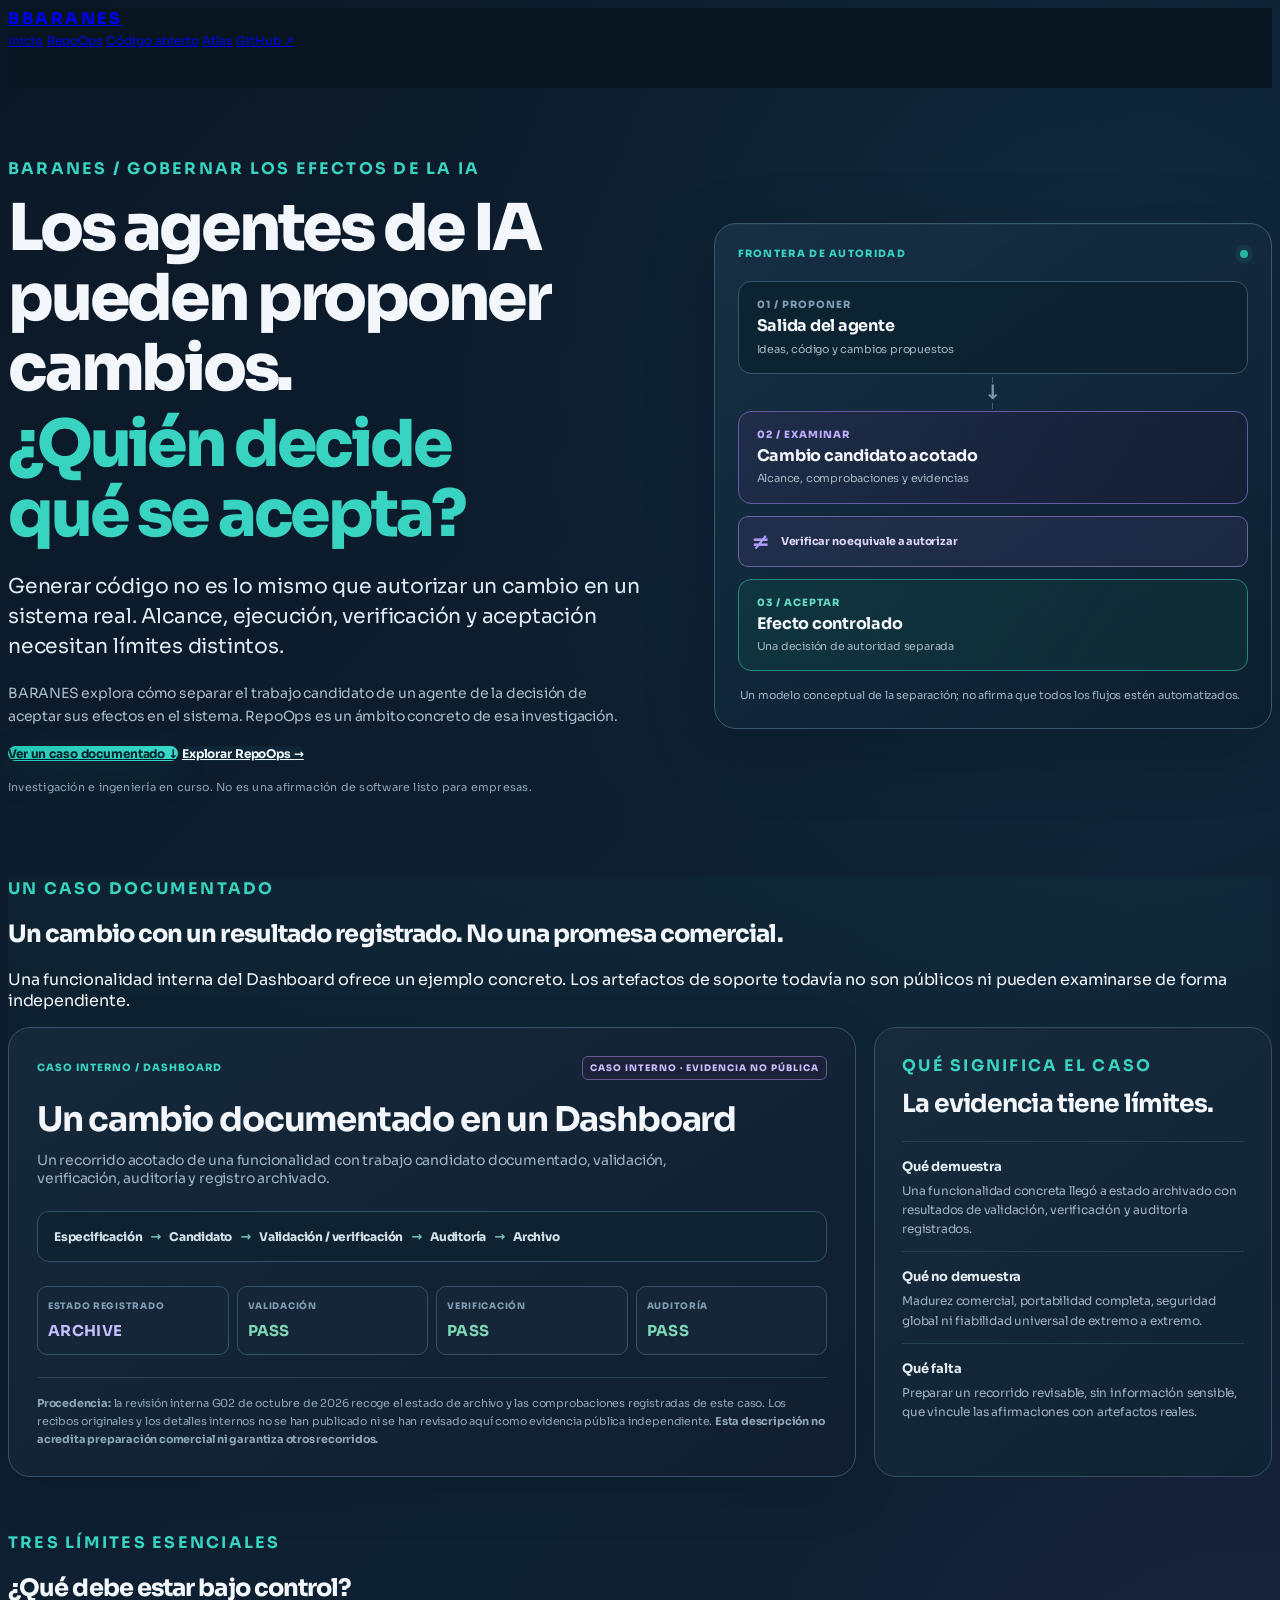
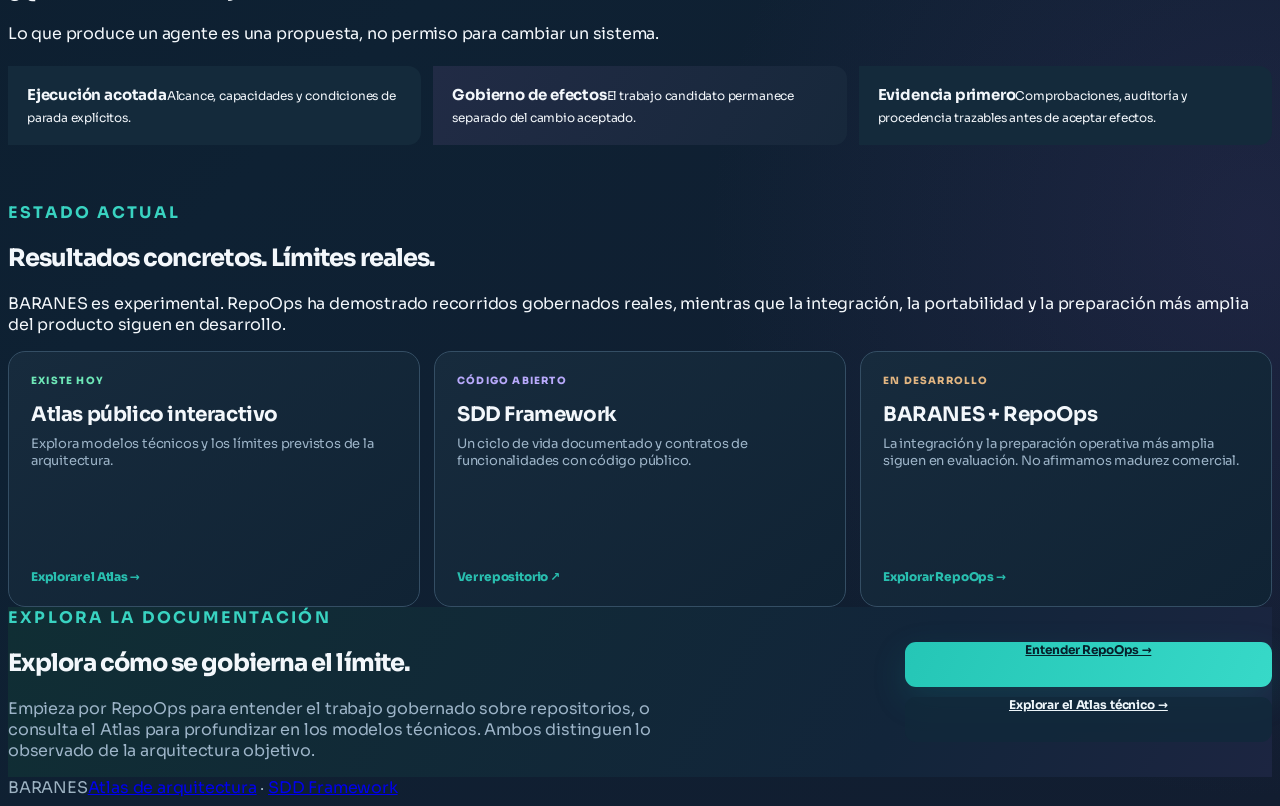
==== index.html @ cb685b9c "website: publish BARANES G02 Sora landing (Spanish, scoped)" ====
<!doctype html>
<html lang="es">
<head>
<meta charset="utf-8"/>
<meta content="width=device-width,initial-scale=1" name="viewport"/>
<meta content="#0b1827" name="theme-color"/>

<meta content="Los agentes pueden proponer cambios. BARANES estudia cómo gobernar sus efectos: ejecución acotada, comprobación de resultados y decisiones de aceptación separadas." name="description"/>
<meta content="website" property="og:type"/>
<meta content="BARANES — ¿Quién decide qué se acepta?" property="og:title"/>
<meta content="Generar código no significa autorizar un cambio real. Descubre RepoOps, sus límites y un caso interno documentado." property="og:description"/>
<meta content="summary" name="twitter:card"/>
<meta content="BARANES — ¿Quién decide qué se acepta?" name="twitter:title"/>
<meta content="¿Quién decide qué cambio de un agente puede aceptarse? Exploramos el caso concreto de RepoOps." name="twitter:description"/>

<title>BARANES — ¿Quién decide qué se acepta?</title>

<link href="https://baranes.ai/" rel="canonical"/>
<meta content="https://baranes.ai/" property="og:url"/>
<link href="./assets/baranes-symbol-teal.svg" rel="icon" type="image/svg+xml"/>
<link href="https://fonts.googleapis.com" rel="preconnect"/>
<link crossorigin="" href="https://fonts.gstatic.com" rel="preconnect"/>
<link href="https://fonts.googleapis.com/css2?family=Sora:wght@400;500;600;700;800&amp;display=swap" rel="stylesheet"/>
<link href="./assets/site.css" rel="stylesheet"/>
<link href="./assets/brand.css" rel="stylesheet"/>
<link href="./assets/landing-g02.css" rel="stylesheet"/>
</head>
<body class="baranes-g02-v02">
<header class="topbar">
<div class="shell topbar-inner">
<a aria-label="Inicio de BARANES" class="brand" href="#main"><span aria-hidden="true" class="brand-mark">B</span><span>BARANES</span></a>
<nav aria-label="Navegación principal" class="nav">
<a data-nav="" href="#main">Inicio</a>
<a data-nav="" href="./repoops/">RepoOps</a>
<a data-nav="" href="./open-source/">Código abierto</a>
<a data-nav="" href="./atlas/">Atlas</a>
<a class="github" href="https://github.com/CollSalvia-Org/sdd-framework">GitHub ↗</a>
</nav>
</div>
</header>
<main id="main">
<section aria-labelledby="landing-main-title" class="shell landing-hero">
<div class="landing-hero-copy">
<div class="eyebrow">BARANES / GOBERNAR LOS EFECTOS DE LA IA</div>
<h1 id="landing-main-title">Los agentes de IA pueden proponer cambios.<span class="landing-question">¿Quién decide qué se acepta?</span></h1>
<p class="lede">Generar código no es lo mismo que autorizar un cambio en un sistema real. Alcance, ejecución, verificación y aceptación necesitan límites distintos.</p>
<p class="hero-copy">BARANES explora cómo separar el trabajo candidato de un agente de la decisión de aceptar sus efectos en el sistema. RepoOps es un ámbito concreto de esa investigación.</p>
<div class="cta-row">
<a class="btn primary" href="#example">Ver un caso documentado ↓</a>
<a class="btn secondary" href="./repoops/">Explorar RepoOps →</a>
</div>
<p class="landing-small-print">Investigación e ingeniería en curso. No es una afirmación de software listo para empresas.</p>
</div>
<aside aria-label="Diferencia entre la propuesta de un agente y la aceptación en el sistema" class="hero-panel landing-boundary">
<div class="landing-panel-head"><span>FRONTERA DE AUTORIDAD</span><span aria-hidden="true" class="landing-panel-pulse"></span></div>
<div class="landing-boundary-step"><span class="step-num">01 / PROPONER</span><strong>Salida del agente</strong><small>Ideas, código y cambios propuestos</small></div>
<div aria-hidden="true" class="landing-boundary-connector"><span></span><b>↓</b><span></span></div>
<div class="landing-boundary-step landing-candidate"><span class="step-num">02 / EXAMINAR</span><strong>Cambio candidato acotado</strong><small>Alcance, comprobaciones y evidencias</small></div>
<div class="landing-guardrail"><span>≠</span> <strong>Verificar no equivale a autorizar</strong></div>
<div class="landing-boundary-step landing-accepted"><span class="step-num">03 / ACEPTAR</span><strong>Efecto controlado</strong><small>Una decisión de autoridad separada</small></div>
<p class="landing-panel-caption">Un modelo conceptual de la separación; no afirma que todos los flujos estén automatizados.</p>
</aside>
</section>
<section aria-labelledby="example-heading" class="section landing-example" id="example">
<div class="shell">
<div class="section-head">
<div class="kicker">UN CASO DOCUMENTADO</div>
<h2 id="example-heading">Un cambio con un resultado registrado. No una promesa comercial.</h2>
<p>Una funcionalidad interna del Dashboard ofrece un ejemplo concreto. Los artefactos de soporte todavía no son públicos ni pueden examinarse de forma independiente.</p>
</div>
<div class="landing-example-grid">
<article class="landing-record">
<div class="landing-record-top"><span>CASO INTERNO / DASHBOARD</span><span class="landing-draft-label">CASO INTERNO · EVIDENCIA NO PÚBLICA</span></div>
<h3>Un cambio documentado en un Dashboard</h3>
<p class="landing-record-intro">Un recorrido acotado de una funcionalidad con trabajo candidato documentado, validación, verificación, auditoría y registro archivado.</p>
<div aria-label="Recorrido resumido de la funcionalidad" class="landing-case-flow">
<span>Especificación</span><b aria-hidden="true">→</b><span>Candidato</span><b aria-hidden="true">→</b><span>Validación / verificación</span><b aria-hidden="true">→</b><span>Auditoría</span><b aria-hidden="true">→</b><span>Archivo</span>
</div>
<div aria-label="Resultados registrados del caso" class="landing-outcome">
<div><small>ESTADO REGISTRADO</small><strong>ARCHIVE</strong></div>
<div><small>VALIDACIÓN</small><strong>PASS</strong></div>
<div><small>VERIFICACIÓN</small><strong>PASS</strong></div>
<div><small>AUDITORÍA</small><strong>PASS</strong></div>
</div>
<p class="landing-provenance"><strong>Procedencia:</strong> la revisión interna G02 de octubre de 2026 recoge el estado de archivo y las comprobaciones registradas de este caso. Los recibos originales y los detalles internos no se han publicado ni se han revisado aquí como evidencia pública independiente. <strong>Esta descripción no acredita preparación comercial ni garantiza otros recorridos.</strong></p>
</article>
<aside aria-labelledby="limits-heading" class="landing-limits">
<div class="kicker">QUÉ SIGNIFICA EL CASO</div>
<h3 id="limits-heading">La evidencia tiene límites.</h3>
<div class="landing-limit-item"><strong>Qué demuestra</strong><p>Una funcionalidad concreta llegó a estado archivado con resultados de validación, verificación y auditoría registrados.</p></div>
<div class="landing-limit-item"><strong>Qué no demuestra</strong><p>Madurez comercial, portabilidad completa, seguridad global ni fiabilidad universal de extremo a extremo.</p></div>
<div class="landing-limit-item"><strong>Qué falta</strong><p>Preparar un recorrido revisable, sin información sensible, que vincule las afirmaciones con artefactos reales.</p></div>
</aside>
</div>
</div>
</section>
<section aria-labelledby="problem-heading" class="section landing-primitives">
<div class="shell">
<div class="section-head">
<div class="kicker">TRES LÍMITES ESENCIALES</div>
<h2 id="problem-heading">¿Qué debe estar bajo control?</h2>
<p>Lo que produce un agente es una propuesta, no permiso para cambiar un sistema.</p>
</div>
<div class="landing-primitives-grid">
<div class="principle"><b>Ejecución acotada</b><span>Alcance, capacidades y condiciones de parada explícitos.</span></div>
<div class="principle"><b>Gobierno de efectos</b><span>El trabajo candidato permanece separado del cambio aceptado.</span></div>
<div class="principle"><b>Evidencia primero</b><span>Comprobaciones, auditoría y procedencia trazables antes de aceptar efectos.</span></div>
</div>
</div>
</section>
<section aria-labelledby="today-heading" class="section">
<div class="shell"><div class="section-head"><div class="kicker">ESTADO ACTUAL</div><h2 id="today-heading">Resultados concretos. Límites reales.</h2><p>BARANES es experimental. RepoOps ha demostrado recorridos gobernados reales, mientras que la integración, la portabilidad y la preparación más amplia del producto siguen en desarrollo.</p></div><div class="landing-state-grid"><article class="landing-state-card"><span class="landing-state-kicker">EXISTE HOY</span><h3>Atlas público interactivo</h3><p>Explora modelos técnicos y los límites previstos de la arquitectura.</p><a href="./atlas/">Explorar el Atlas →</a></article><article class="landing-state-card"><span class="landing-state-kicker oss">CÓDIGO ABIERTO</span><h3>SDD Framework</h3><p>Un ciclo de vida documentado y contratos de funcionalidades con código público.</p><a href="https://github.com/CollSalvia-Org/sdd-framework">Ver repositorio ↗</a></article><article class="landing-state-card"><span class="landing-state-kicker target">EN DESARROLLO</span><h3>BARANES + RepoOps</h3><p>La integración y la preparación operativa más amplia siguen en evaluación. No afirmamos madurez comercial.</p><a href="./repoops/">Explorar RepoOps →</a></article></div></div>
</section>
<section aria-labelledby="explore-heading" class="section landing-conversation" id="explore">
<div class="shell landing-conversation-inner"><div><div class="kicker">EXPLORA LA DOCUMENTACIÓN</div><h2 id="explore-heading">Explora cómo se gobierna el límite.</h2><p>Empieza por RepoOps para entender el trabajo gobernado sobre repositorios, o consulta el Atlas para profundizar en los modelos técnicos. Ambos distinguen lo observado de la arquitectura objetivo.</p></div><div class="landing-conversation-actions"><a class="btn primary" href="./repoops/">Entender RepoOps →</a><a class="btn secondary" href="./atlas/">Explorar el Atlas técnico →</a></div></div>
</section>
</main>
<footer class="footer"><div class="shell footer-inner"><span>BARANES</span><span><a href="./atlas/">Atlas de arquitectura</a> · <a href="https://github.com/CollSalvia-Org/sdd-framework">SDD Framework</a></span></div></footer>
<script defer="" src="./assets/site.js"></script></body>
</html>
---- assets/landing-g02.css ----
/* G02 candidate: scoped additions to the existing BARANES brand; no external runtime. */
.landing-hero{padding:78px 0 80px;display:grid;grid-template-columns:minmax(0,1.16fr) minmax(320px,.84fr);gap:58px;align-items:center}
.landing-hero h1{font-size:clamp(49px,5.6vw,75px);font-weight:850;line-height:.99;letter-spacing:-.057em;margin:18px 0 26px;max-width:850px}
.landing-question{display:block;color:var(--brand-teal-bright,#24b4a5);margin-top:11px}
.landing-hero .lede{font-size:clamp(18px,1.8vw,23px);max-width:730px}
.landing-hero .hero-copy{margin-top:21px;max-width:620px}
.landing-small-print{margin:19px 0 0;font-size:11px;color:#859bab;letter-spacing:.02em}
.landing-boundary{padding:27px;min-width:0}
.landing-panel-head{display:flex;justify-content:space-between;align-items:center;font-size:10px;color:var(--brand-teal-bright,#24b4a5);letter-spacing:.13em;font-weight:900;margin-bottom:21px}
.landing-panel-pulse{width:8px;height:8px;border-radius:50%;background:#25b5a3;box-shadow:0 0 0 5px rgba(36,180,165,.11)}
.landing-boundary-step{border:1px solid #244151;background:#091722;border-radius:13px;padding:17px 18px;display:grid;gap:5px}
.landing-boundary-step .step-num{color:#809cb1;font-size:10px;font-weight:900;letter-spacing:.1em}
.landing-boundary-step strong{font-size:19px;line-height:1.2}
.landing-boundary-step small{font-size:12px;color:#a2b5c3}
.landing-boundary-step.landing-candidate{border-color:#4c4672;background:rgba(63,49,111,.16)}
.landing-boundary-step.landing-candidate .step-num{color:#b6a7ff}
.landing-boundary-step.landing-accepted{border-color:#16796d;background:rgba(13,91,78,.18)}
.landing-boundary-step.landing-accepted .step-num{color:#64dac3}
.landing-boundary-connector{height:37px;display:flex;flex-direction:column;align-items:center;justify-content:center;line-height:1;color:#7796a8;font-size:20px}
.landing-boundary-connector span{display:block;width:1px;height:6px;background:#426071}
.landing-guardrail{margin:12px 0;border:1px dashed #6e5c34;background:rgba(143,111,41,.08);color:#d7c9a3;display:flex;align-items:center;gap:11px;border-radius:10px;padding:11px 14px;font-size:11px}
.landing-guardrail>span{font-size:22px;font-weight:850;color:#eac970}
.landing-panel-caption{font-size:11px;color:#829cab;line-height:1.55;margin:16px 2px 0}
.landing-example{background:linear-gradient(180deg,rgba(21,154,140,.035),transparent 75%)}
.landing-example-grid{display:grid;grid-template-columns:minmax(0,1.45fr) minmax(285px,.68fr);gap:18px;align-items:stretch}
.landing-record{border:1px solid #274151;border-radius:22px;padding:28px;background:linear-gradient(130deg,#101e2a,#08151d)}
.landing-record-top{display:flex;gap:12px;flex-wrap:wrap;justify-content:space-between;align-items:center;color:#82d8ce;font-size:10px;font-weight:870;letter-spacing:.1em}
.landing-draft-label{border:1px solid #66562c;border-radius:6px;padding:5px 7px;font-size:9px;color:#edcb7e}
.landing-record h3{font-size:clamp(24px,3vw,34px);letter-spacing:-.035em;line-height:1.15;margin:20px 0 12px}
.landing-record-intro{color:var(--muted);font-size:14px;max-width:650px;margin:0 0 22px}
.landing-case-flow{display:flex;flex-wrap:wrap;align-items:center;gap:8px;margin:24px 0;padding:16px;border:1px solid #223d4c;border-radius:12px;background:#08141d}
.landing-case-flow span{font-size:12px;color:#d2e1e8;font-weight:750}
.landing-case-flow b{font-size:13px;color:#4d9f98}
.landing-outcome{display:grid;grid-template-columns:repeat(4,minmax(0,1fr));gap:8px}
.landing-outcome>div{border:1px solid #294256;border-radius:10px;padding:13px 10px;background:#0c1a26}
.landing-outcome small{display:block;font-size:9px;letter-spacing:.08em;font-weight:900;color:#819bb0;margin-bottom:8px}
.landing-outcome strong{font-size:15px;letter-spacing:.02em;color:#6ee7b7}
.landing-outcome>div:first-child strong{color:#f2c94c}
.landing-provenance{margin:22px 0 0;padding-top:16px;border-top:1px solid #284051;color:#8ea7b8;font-size:11px;line-height:1.65}
.landing-limits{border:1px solid var(--line);border-radius:22px;padding:27px;background:#0b1925}
.landing-limits h3{font-size:25px;letter-spacing:-.035em;margin:12px 0 22px}
.landing-limit-item{padding:13px 0;border-top:1px solid var(--line-soft)}
.landing-limit-item strong{color:#e4edf4;font-size:13px}
.landing-limit-item p{color:var(--muted);font-size:12px;line-height:1.6;margin:5px 0 0}
.landing-state-grid{display:grid;grid-template-columns:repeat(3,minmax(0,1fr));gap:14px}
.landing-state-card{border:1px solid var(--line);border-radius:17px;padding:22px;min-height:210px;display:flex;flex-direction:column;background:#0b1924}
.landing-state-kicker{font-size:10px;font-weight:900;letter-spacing:.12em;color:#6ee7b7}.landing-state-kicker.oss{color:#f2c94c}.landing-state-kicker.target{color:#b6a7ff}
.landing-state-card h3{font-size:20px;letter-spacing:-.02em;margin:15px 0 8px}
.landing-state-card p{font-size:13px;color:var(--muted);margin:0}
.landing-state-card a{color:var(--brand-teal-bright,#24b4a5);font-size:12px;font-weight:800;text-decoration:none;margin-top:auto;padding-top:22px}
.landing-conversation{background:linear-gradient(120deg,#0d2328,#08141d 75%)}
.landing-conversation-inner{display:grid;grid-template-columns:minmax(0,1.4fr) minmax(250px,.6fr);gap:40px;align-items:center}
.landing-conversation h2{max-width:760px}
.landing-conversation p{color:var(--muted);font-size:16px;max-width:650px}
.landing-conversation-actions{display:flex;flex-direction:column;align-items:stretch;gap:10px}
.landing-conversation-actions .btn{min-height:45px;text-align:center}
.landing-conversation-actions small{color:#8698a7;font-size:11px;line-height:1.5}
@media(max-width:1000px){.landing-hero{gap:28px;grid-template-columns:1fr}.landing-hero h1{max-width:880px;font-size:clamp(48px,8vw,72px)}.landing-boundary{max-width:710px}.landing-example-grid{grid-template-columns:1fr}.landing-conversation-inner{grid-template-columns:1fr}.landing-conversation-actions{max-width:450px}}
@media(max-width:690px){.landing-hero{padding:50px 0 56px}.landing-hero h1{font-size:clamp(42px,10vw,60px)}.landing-outcome{grid-template-columns:1fr 1fr}.landing-state-grid{grid-template-columns:1fr}.landing-record,.landing-limits{padding:20px}.landing-case-flow{gap:7px}.landing-case-flow span{font-size:10px}.landing-boundary{padding:18px}}

/* G02 editorial V2: compact three-primitives section. No global redesign. */
.landing-primitives .section-head{margin-bottom:22px}
.landing-primitives-grid{display:grid;grid-template-columns:repeat(3,minmax(0,1fr));gap:12px}
.landing-primitives-grid .principle{border-radius:0 12px 12px 0;padding:18px 19px;min-width:0}
.landing-primitives-grid .principle b{font-size:15px}
.landing-primitives-grid .principle span{font-size:12px;line-height:1.55}
.landing-provenance code{overflow-wrap:anywhere;color:#c3d1db;font-size:11px}
.landing-primitives.section{padding-top:55px;padding-bottom:57px}
@media(max-width:850px){.landing-primitives-grid{grid-template-columns:1fr}}


/* V0.2 · A refinada + Sora. Scoped to the G02 homepage only. */
body.baranes-g02-v02 {
  --g02-font: 'Sora', Inter, ui-sans-serif, system-ui, -apple-system, 'Segoe UI', sans-serif;
  --g02-bg: #0b1827;
  --g02-surface: #132638;
  --g02-surface-up: #172c40;
  --g02-outline: #365365;
  --g02-teal: #39d3c1;
  --g02-purple: #ae9bfb;
  --g02-copy: #cbd8e5;
  --bg: var(--g02-bg);
  --text: #f3f7fb;
  --muted: #9db4c8;
  --line: #30495b;
  --line-soft: #254053;
  --brand-teal: #159a8c;
  --brand-teal-bright: #29beaf;
  --violet: #ae9bfb;
  font-family: var(--g02-font);
  background: radial-gradient(ellipse 68% 40% at 85% 13%,rgba(27,83,111,.23),transparent 76%),
              radial-gradient(ellipse 61% 34% at 98% 76%,rgba(95,68,147,.17),transparent 70%),
              linear-gradient(135deg,#0b1827 0%,#0e2133 55%,#121d30 100%);
  color: var(--text);
  letter-spacing: -.012em;
}
body.baranes-g02-v02::before{
  background-image: linear-gradient(rgba(91,163,181,.041) 1px,transparent 1px),linear-gradient(90deg,rgba(91,163,181,.041) 1px,transparent 1px);
  background-size: 43px 43px;
  mask-image: linear-gradient(to bottom,black,transparent 86%);
}
body.baranes-g02-v02 .topbar{
  background:rgba(9,22,34,.91);
  border-color:rgba(56,93,111,.58);
}
body.baranes-g02-v02 .topbar-inner{height:80px}
body.baranes-g02-v02 .brand{
  font-weight:800;letter-spacing:.16em;
}
body.baranes-g02-v02 .brand-mark{
  /* The official symbol remains provided by assets/brand.css; never replaced. */
  filter:drop-shadow(0 0 10px rgba(36,180,165,.15));
}
body.baranes-g02-v02 .nav a{font-size:12px;letter-spacing:0}
body.baranes-g02-v02 .nav a:hover,
body.baranes-g02-v02 .nav a.active{background:#142e39;color:#eaf7f8}
body.baranes-g02-v02 .eyebrow,
body.baranes-g02-v02 .kicker{color:var(--g02-teal);letter-spacing:.14em;font-weight:700}
body.baranes-g02-v02 .landing-hero{
  padding:70px 0 84px;
  gap:50px;
  grid-template-columns:minmax(0,1.08fr) minmax(320px,.92fr);
  align-items:center;
}
body.baranes-g02-v02 .landing-hero h1{
  font-family:var(--g02-font);
  font-weight:800;
  font-size:clamp(46px,5.05vw,72px);
  line-height:1.08;
  letter-spacing:-.049em;
  margin:15px 0 21px;
}
body.baranes-g02-v02 .landing-question{
  color:var(--g02-teal);
  margin-top:7px;
  text-wrap:balance;
}
body.baranes-g02-v02 .landing-hero .lede{
  color:#dfebf3;font-size:clamp(17px,1.6vw,21px);line-height:1.47;
  font-weight:400;
}
body.baranes-g02-v02 .landing-hero .hero-copy{
  margin-top:17px;color:#a9bccd;font-size:14px;line-height:1.65;
}
body.baranes-g02-v02 .landing-small-print{color:#8da5ba;margin-top:17px}
body.baranes-g02-v02 .btn{
  font-family:var(--g02-font);
  border-radius:11px;
  font-size:12px;
  letter-spacing:-.01em;
  font-weight:700;
  min-height:45px;
}
body.baranes-g02-v02 .btn.primary{
  background:linear-gradient(115deg,#25c6b6,#37d9c8);
  border-color:#44d8c8;color:#06202b;
  box-shadow:0 12px 34px rgba(18,155,143,.18);
}
body.baranes-g02-v02 .btn.secondary{
  background:rgba(17,40,58,.8);border-color:#405e76;color:#edf5f9;
}
body.baranes-g02-v02 .btn:hover{filter:brightness(1.09)}
body.baranes-g02-v02 .landing-boundary{
  border:1px solid #3a586b;
  border-radius:22px;
  padding:23px;
  background:linear-gradient(145deg,rgba(23,48,68,.96),rgba(11,31,48,.97));
  box-shadow:0 20px 70px rgba(0,7,15,.22), inset 0 1px 0 rgba(135,177,203,.06);
}
body.baranes-g02-v02 .landing-panel-head{color:var(--g02-teal)}
body.baranes-g02-v02 .landing-boundary-step{
  background:rgba(12,34,49,.89);
  border-color:#36566a;
  border-radius:13px;
  padding:16px 18px;
}
body.baranes-g02-v02 .landing-boundary-step strong{
  font-size:16px;font-weight:700;letter-spacing:-.015em;
}
body.baranes-g02-v02 .landing-boundary-step small{font-size:11px;line-height:1.5}
body.baranes-g02-v02 .landing-boundary-step.landing-candidate{
  border-color:#665ba0;background:linear-gradient(120deg,rgba(64,51,105,.25),rgba(21,31,53,.83));
}
body.baranes-g02-v02 .landing-boundary-step.landing-candidate .step-num{color:#c0acff}
body.baranes-g02-v02 .landing-boundary-step.landing-accepted{
  border-color:#25887f;background:linear-gradient(120deg,rgba(13,78,73,.34),rgba(16,45,55,.82));
}
body.baranes-g02-v02 .landing-guardrail{
  border:1px solid #6c649d;
  color:#ddd8fb;background:rgba(93,70,139,.19);
  margin:12px 0;padding:11px 13px;
}
body.baranes-g02-v02 .landing-guardrail>span{color:var(--g02-purple)}
body.baranes-g02-v02 .landing-panel-caption{color:#9db3c4}
body.baranes-g02-v02 .section{border-color:rgba(65,92,113,.55)}
body.baranes-g02-v02 .section h2{font-weight:750;letter-spacing:-.038em}
body.baranes-g02-v02 .landing-example{background:linear-gradient(180deg,rgba(43,183,171,.045),transparent 78%)}
body.baranes-g02-v02 .landing-record{
  background:linear-gradient(145deg,#15293b,#101e30);
  border-color:#385269;
  box-shadow:0 16px 53px rgba(0,0,0,.12);
}
body.baranes-g02-v02 .landing-record-top{color:var(--g02-teal)}
body.baranes-g02-v02 .landing-draft-label{
  color:#cbbcfb;border-color:#65598d;background:#29214168;
}
body.baranes-g02-v02 .landing-case-flow{background:#0f2232;border-color:#335267}
body.baranes-g02-v02 .landing-case-flow b{color:#75beb8}
body.baranes-g02-v02 .landing-outcome>div{background:#142638;border-color:#355168}
body.baranes-g02-v02 .landing-outcome strong{color:#7fd8b5}
body.baranes-g02-v02 .landing-outcome>div:first-child strong{color:#c5bdff}
body.baranes-g02-v02 .landing-limits,
body.baranes-g02-v02 .landing-state-card{
  background:linear-gradient(142deg,#172b3d,#102334);
  border-color:#344e64;
}
body.baranes-g02-v02 .landing-state-card:hover{border-color:#577c8d;background:#1a3445}
body.baranes-g02-v02 .landing-state-kicker.oss{color:#b8a9fb}
body.baranes-g02-v02 .landing-state-kicker.target{color:#e1b581}
body.baranes-g02-v02 .landing-primitives-grid .principle{
  border-radius:0 13px 13px 0;
  background:#142a3b;
  border-left-color:#28b2a8;
}
body.baranes-g02-v02 .landing-primitives-grid .principle:nth-child(2){
  background:linear-gradient(120deg,#212b45,#17283b);
  border-left-color:var(--g02-purple);
}
body.baranes-g02-v02 .landing-conversation{
  background:linear-gradient(120deg,#102e34,#12253a 70%,#1c2541);
}
body.baranes-g02-v02 .footer{border-color:#335166;color:#9db2c2}
@media(max-width:1050px){
  body.baranes-g02-v02 .landing-hero{grid-template-columns:1fr;gap:28px;padding:50px 0 62px}
  body.baranes-g02-v02 .landing-hero h1{max-width:890px;font-size:clamp(43px,7.1vw,66px)}
  body.baranes-g02-v02 .landing-boundary{max-width:680px}
}
@media(max-width:900px){
  body.baranes-g02-v02 .topbar-inner{height:auto}
}
@media(max-width:650px){
  body.baranes-g02-v02 .landing-hero{padding:38px 0 50px}
  body.baranes-g02-v02 .landing-hero h1{font-size:clamp(37px,9.2vw,53px);line-height:1.09}
  body.baranes-g02-v02 .landing-boundary{padding:17px}
  body.baranes-g02-v02 .landing-boundary-step{padding:14px}
  body.baranes-g02-v02 .landing-record,
  body.baranes-g02-v02 .landing-limits{padding:19px}
  body.baranes-g02-v02 .section{padding:49px 0}
  body.baranes-g02-v02 .landing-outcome strong{font-size:14px}
}
@media(max-width:380px){
  body.baranes-g02-v02 .landing-hero h1{font-size:36px}
  body.baranes-g02-v02 .nav a{font-size:11px;padding:6px 5px}
}
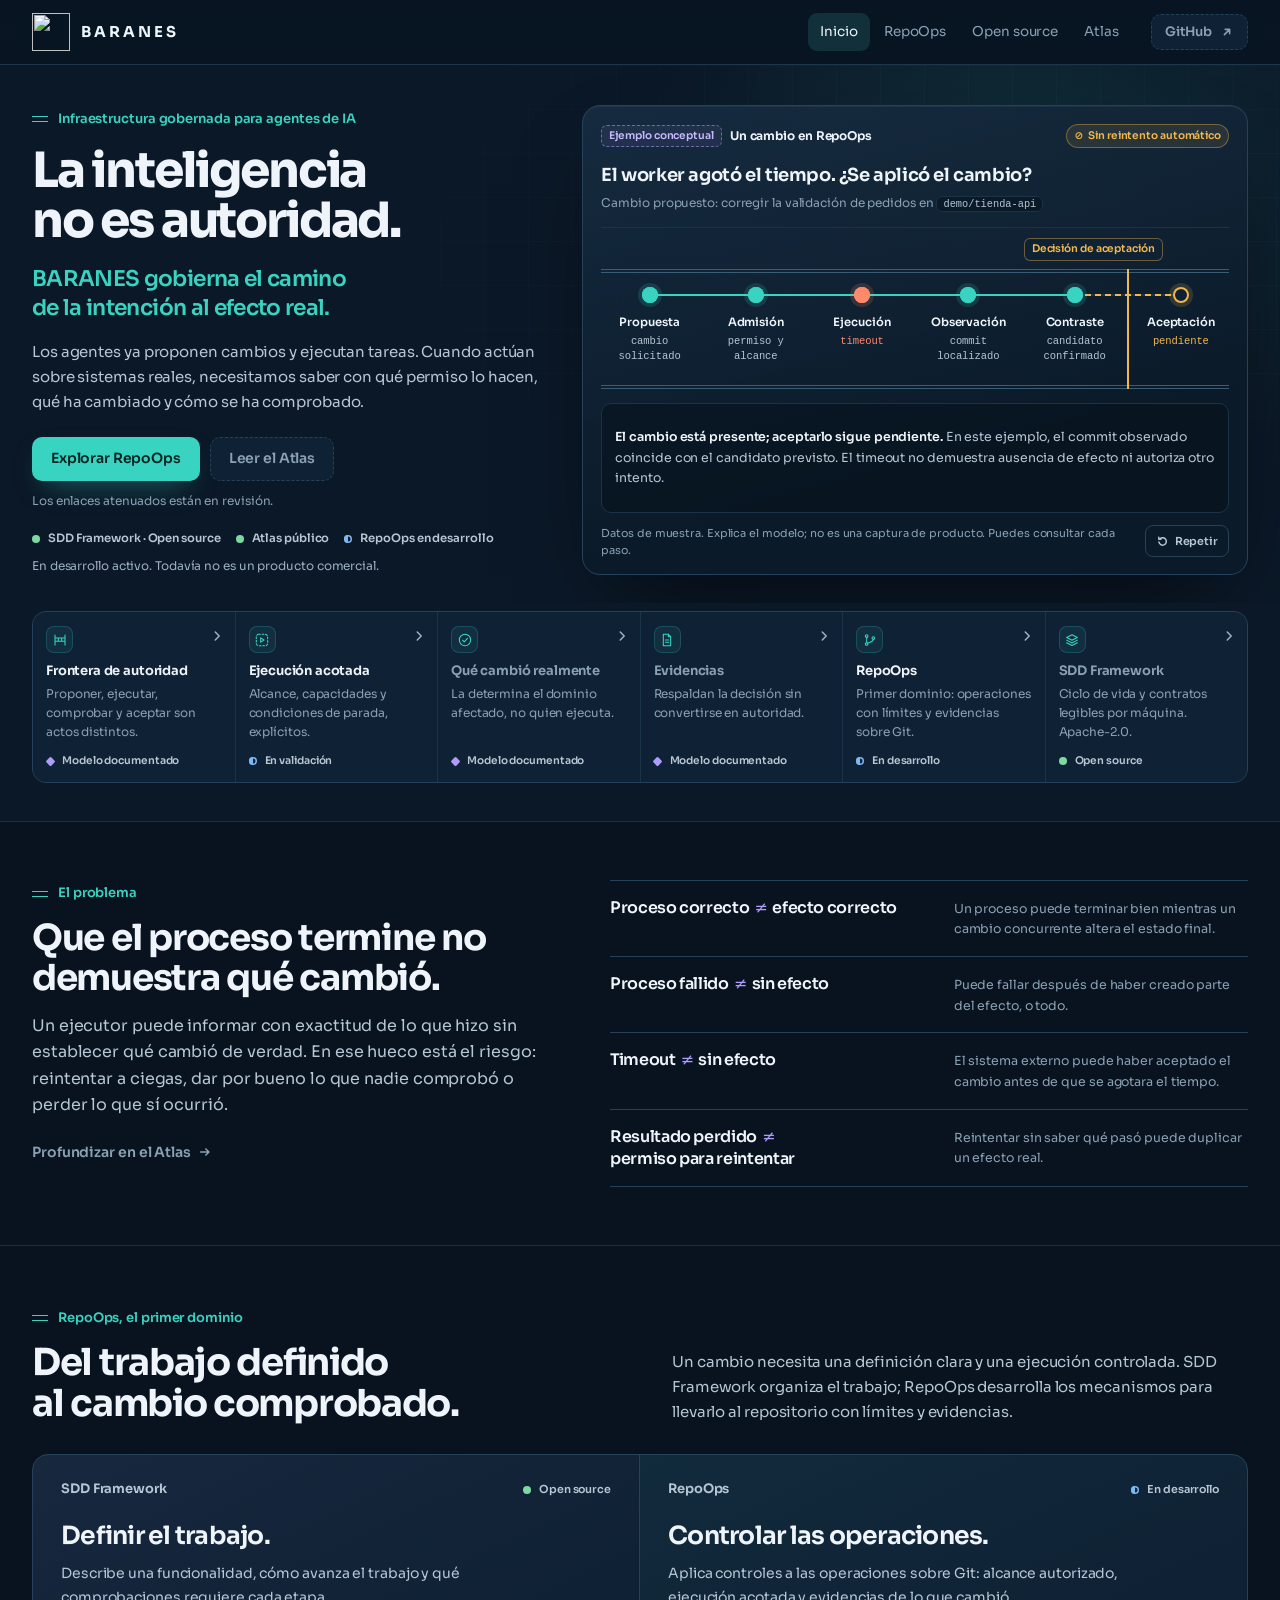
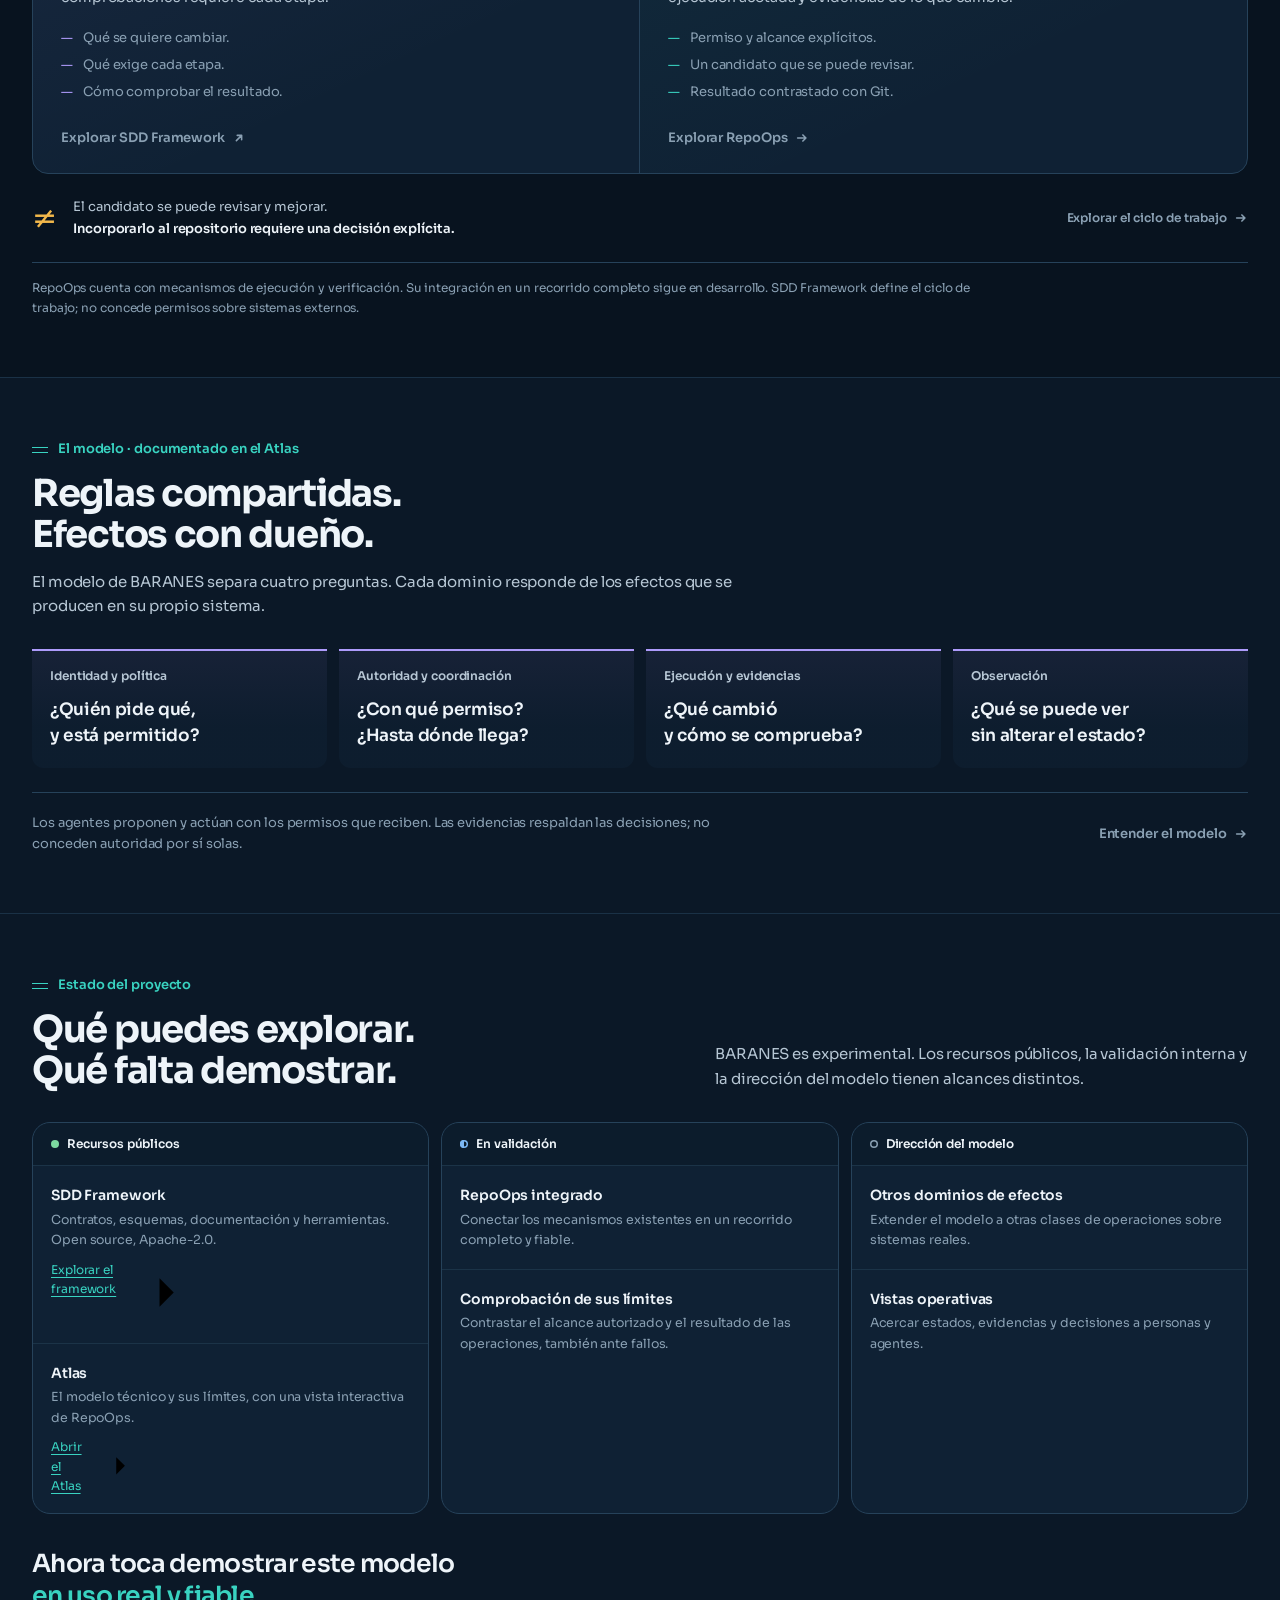
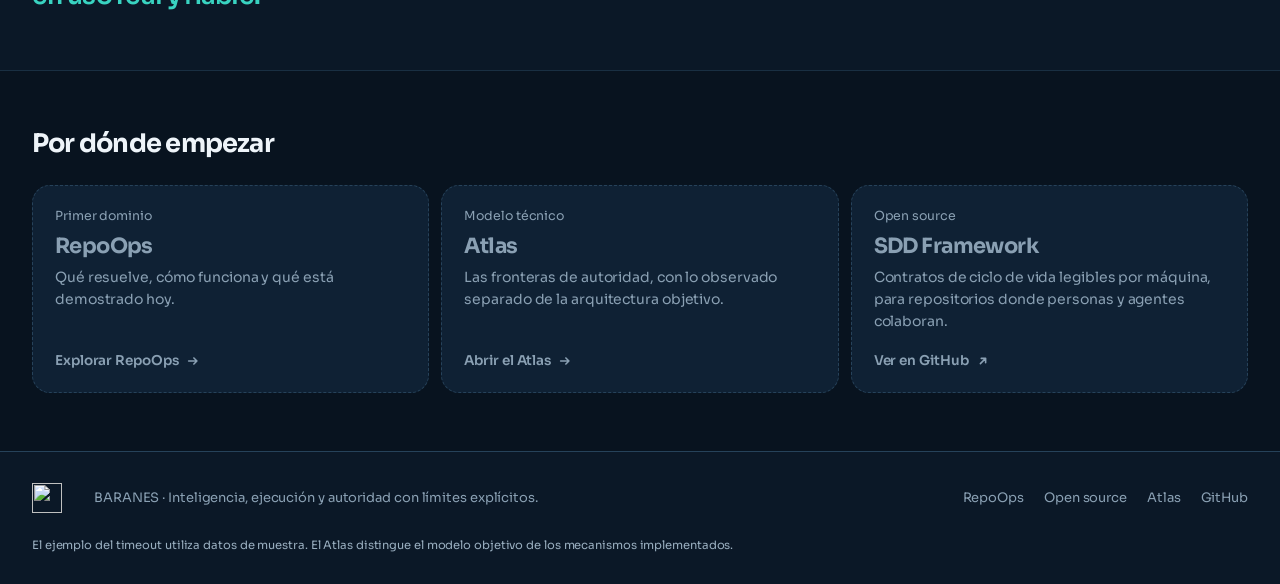
==== commit d1c4fc3f: "feat(website): publish V0.3 landing with pending links disabled Introduce the compact Spanish homepa" ====
--- a/index.html
+++ b/index.html
@@ -1,120 +1,309 @@
 <!doctype html>
+<!DOCTYPE html>
 <html lang="es">
-<head>
-<meta charset="utf-8"/>
-<meta content="width=device-width,initial-scale=1" name="viewport"/>
-<meta content="#0b1827" name="theme-color"/>
-
-<meta content="Los agentes pueden proponer cambios. BARANES estudia cómo gobernar sus efectos: ejecución acotada, comprobación de resultados y decisiones de aceptación separadas." name="description"/>
-<meta content="website" property="og:type"/>
-<meta content="BARANES — ¿Quién decide qué se acepta?" property="og:title"/>
-<meta content="Generar código no significa autorizar un cambio real. Descubre RepoOps, sus límites y un caso interno documentado." property="og:description"/>
-<meta content="summary" name="twitter:card"/>
-<meta content="BARANES — ¿Quién decide qué se acepta?" name="twitter:title"/>
-<meta content="¿Quién decide qué cambio de un agente puede aceptarse? Exploramos el caso concreto de RepoOps." name="twitter:description"/>
-
-<title>BARANES — ¿Quién decide qué se acepta?</title>
-
-<link href="https://baranes.ai/" rel="canonical"/>
-<meta content="https://baranes.ai/" property="og:url"/>
-<link href="./assets/baranes-symbol-teal.svg" rel="icon" type="image/svg+xml"/>
-<link href="https://fonts.googleapis.com" rel="preconnect"/>
-<link crossorigin="" href="https://fonts.gstatic.com" rel="preconnect"/>
-<link href="https://fonts.googleapis.com/css2?family=Sora:wght@400;500;600;700;800&amp;display=swap" rel="stylesheet"/>
-<link href="./assets/site.css" rel="stylesheet"/>
-<link href="./assets/brand.css" rel="stylesheet"/>
-<link href="./assets/landing-g02.css" rel="stylesheet"/>
-</head>
-<body class="baranes-g02-v02">
-<header class="topbar">
-<div class="shell topbar-inner">
-<a aria-label="Inicio de BARANES" class="brand" href="#main"><span aria-hidden="true" class="brand-mark">B</span><span>BARANES</span></a>
-<nav aria-label="Navegación principal" class="nav">
-<a data-nav="" href="#main">Inicio</a>
-<a data-nav="" href="./repoops/">RepoOps</a>
-<a data-nav="" href="./open-source/">Código abierto</a>
-<a data-nav="" href="./atlas/">Atlas</a>
-<a class="github" href="https://github.com/CollSalvia-Org/sdd-framework">GitHub ↗</a>
-</nav>
-</div>
+<head><meta charset="utf-8"><meta name="viewport" content="width=device-width,initial-scale=1">
+<title>BARANES — La inteligencia no es autoridad</title>
+<meta name="description" content="BARANES separa quién puede actuar, qué cambió y quién puede aceptarlo. Explora RepoOps, SDD Framework y el Atlas público.">
+<meta name="theme-color" content="#0b1827">
+<link rel="canonical" href="https://baranes.ai/">
+<meta property="og:type" content="website"><meta property="og:title" content="BARANES — La inteligencia no es autoridad">
+<meta property="og:description" content="Permisos explícitos, cambios comprobables y decisiones de aceptación separadas. RepoOps es el primer dominio en desarrollo.">
+<meta property="og:url" content="https://baranes.ai/"><meta name="twitter:card" content="summary">
+<link rel="icon" href="./assets/baranes-symbol-teal.svg" type="image/svg+xml">
+<link rel="preload" href="./assets/fonts/sora-variable.ttf" as="font" type="font/ttf" crossorigin>
+<link rel="stylesheet" href="./assets/site.css"><link rel="stylesheet" href="./assets/brand.css">
+<link rel="stylesheet" href="./assets/landing-g02.css"><link rel="stylesheet" href="./assets/landing-v03.css"></head><body class="home-v03">
+
+<a class="v03-skip" href="#main">Saltar al contenido</a>
+
+<header class="v03-nav">
+  <div class="v03-wrap v03-nav__inner">
+    <a class="v03-brand brand" href="./" aria-label="BARANES, inicio">
+      <img class="v03-brand__mark" src="./assets/baranes-symbol-teal.svg" width="38" height="38" alt=""><span class="v03-brand__word">BARANES</span>
+    </a>
+    <nav class="v03-nav__links" aria-label="Principal">
+      <a href="./" aria-current="page" data-nav="">Inicio</a>
+      <a data-pending-href="./repoops/" aria-disabled="true" role="link" tabindex="-1" title="Destino en revisión">RepoOps</a>
+      <a data-pending-href="./open-source/" aria-disabled="true" role="link" tabindex="-1" title="Destino en revisión">Open source</a>
+      <a data-pending-href="./atlas/" aria-disabled="true" role="link" tabindex="-1" title="Destino en revisión">Atlas</a>
+    </nav>
+    <a class="v03-btn v03-btn--ghost v03-btn--sm" data-pending-href="https://github.com/CollSalvia-Org/sdd-framework" aria-disabled="true" role="link" tabindex="-1" title="Destino en revisión">GitHub
+      <svg viewbox="0 0 16 16" aria-hidden="true"><path d="M5 11 11 5M6 5h5v5"></path></svg>
+    </a>
+  </div>
 </header>
-<main id="main">
-<section aria-labelledby="landing-main-title" class="shell landing-hero">
-<div class="landing-hero-copy">
-<div class="eyebrow">BARANES / GOBERNAR LOS EFECTOS DE LA IA</div>
-<h1 id="landing-main-title">Los agentes de IA pueden proponer cambios.<span class="landing-question">¿Quién decide qué se acepta?</span></h1>
-<p class="lede">Generar código no es lo mismo que autorizar un cambio en un sistema real. Alcance, ejecución, verificación y aceptación necesitan límites distintos.</p>
-<p class="hero-copy">BARANES explora cómo separar el trabajo candidato de un agente de la decisión de aceptar sus efectos en el sistema. RepoOps es un ámbito concreto de esa investigación.</p>
-<div class="cta-row">
-<a class="btn primary" href="#example">Ver un caso documentado ↓</a>
-<a class="btn secondary" href="./repoops/">Explorar RepoOps →</a>
-</div>
-<p class="landing-small-print">Investigación e ingeniería en curso. No es una afirmación de software listo para empresas.</p>
-</div>
-<aside aria-label="Diferencia entre la propuesta de un agente y la aceptación en el sistema" class="hero-panel landing-boundary">
-<div class="landing-panel-head"><span>FRONTERA DE AUTORIDAD</span><span aria-hidden="true" class="landing-panel-pulse"></span></div>
-<div class="landing-boundary-step"><span class="step-num">01 / PROPONER</span><strong>Salida del agente</strong><small>Ideas, código y cambios propuestos</small></div>
-<div aria-hidden="true" class="landing-boundary-connector"><span></span><b>↓</b><span></span></div>
-<div class="landing-boundary-step landing-candidate"><span class="step-num">02 / EXAMINAR</span><strong>Cambio candidato acotado</strong><small>Alcance, comprobaciones y evidencias</small></div>
-<div class="landing-guardrail"><span>≠</span> <strong>Verificar no equivale a autorizar</strong></div>
-<div class="landing-boundary-step landing-accepted"><span class="step-num">03 / ACEPTAR</span><strong>Efecto controlado</strong><small>Una decisión de autoridad separada</small></div>
-<p class="landing-panel-caption">Un modelo conceptual de la separación; no afirma que todos los flujos estén automatizados.</p>
-</aside>
+
+<main id="main" tabindex="-1">
+
+<section class="v03-hero" aria-labelledby="hero-title">
+  <div class="v03-wrap v03-hero__grid">
+
+    <div class="v03-hero__copy">
+      <p class="v03-label"><span class="v03-rails" aria-hidden="true"></span>Infraestructura gobernada para agentes de IA</p>
+      <h1 class="v03-hero__title" id="hero-title">La inteligencia no es autoridad. <span class="v03-hero__sub">BARANES gobierna el camino de la intención al efecto real.</span></h1>
+      <p class="v03-hero__lede">Los agentes ya proponen cambios y ejecutan tareas. Cuando actúan sobre sistemas reales, necesitamos saber con qué permiso lo hacen, qué ha cambiado y cómo se ha comprobado.</p>
+      <div class="v03-hero__ctas">
+        <a class="v03-btn v03-btn--primary" href="#repoops">Explorar RepoOps</a>
+        <a class="v03-btn v03-btn--ghost" data-pending-href="./atlas/" aria-disabled="true" role="link" tabindex="-1" title="Destino en revisión">Leer el Atlas</a>
+      </div>
+      <p class="v03-pending-note">Los enlaces atenuados están en revisión.</p><ul class="v03-hero__status" aria-label="Estado del proyecto">
+        <li class="v03-status v03-status--now">SDD Framework · Open source</li>
+        <li class="v03-status v03-status--now">Atlas público</li>
+        <li class="v03-status v03-status--dev">RepoOps en desarrollo</li>
+      </ul>
+      <p class="v03-hero__fine">En desarrollo activo. Todavía no es un producto comercial.</p>
+    </div>
+
+    <figure class="v03-path" data-path data-state="done" aria-labelledby="path-title">
+      <div class="v03-path__head">
+        <div class="v03-path__title"><span class="v03-tag v03-tag--illus">Ejemplo conceptual</span><span id="path-title">Un cambio en RepoOps</span></div>
+        <div class="v03-path__meta">
+          <span class="v03-path__domain">RepoOps</span>
+          <span class="v03-chip v03-chip--amber v03-reveal v03-is-on"><span aria-hidden="true">⊘</span> Sin reintento automático</span>
+        </div>
+      </div>
+
+      <div class="v03-path__case">
+        <p class="v03-path__q">El worker agotó el tiempo. ¿Se aplicó el cambio?</p>
+        <p class="v03-path__ctx">Cambio propuesto: corregir la validación de pedidos en <code>demo/tienda-api</code></p>
+      </div>
+
+      <details class="v03-path__expander" open><summary>Explorar los seis pasos <span aria-hidden="true">＋</span></summary><div class="v03-path__track">
+        <ol class="v03-path__steps">
+          <li class="v03-pstep v03-is-reached v03-is-linked">
+            <button class="v03-pstep__btn" type="button" aria-pressed="false" aria-controls="path-detail" data-step="1"><span class="v03-pstep__node" aria-hidden="true"></span><span class="v03-pstep__name">Propuesta</span><span class="v03-pstep__val">cambio solicitado</span></button>
+          </li>
+          <li class="v03-pstep v03-is-reached v03-is-linked">
+            <button class="v03-pstep__btn" type="button" aria-pressed="false" aria-controls="path-detail" data-step="2"><span class="v03-pstep__node" aria-hidden="true"></span><span class="v03-pstep__name">Admisión</span><span class="v03-pstep__val">permiso y alcance</span></button>
+          </li>
+          <li class="v03-pstep v03-pstep--warn v03-is-reached v03-is-linked">
+            <button class="v03-pstep__btn" type="button" aria-pressed="false" aria-controls="path-detail" data-step="3"><span class="v03-pstep__node" aria-hidden="true"></span><span class="v03-pstep__name">Ejecución</span><span class="v03-pstep__val">timeout</span></button>
+          </li>
+          <li class="v03-pstep v03-is-reached v03-is-linked">
+            <button class="v03-pstep__btn" type="button" aria-pressed="false" aria-controls="path-detail" data-step="4"><span class="v03-pstep__node" aria-hidden="true"></span><span class="v03-pstep__name">Observación</span><span class="v03-pstep__val">commit localizado</span></button>
+          </li>
+          <li class="v03-pstep v03-pstep--cross v03-is-reached v03-is-linked">
+            <button class="v03-pstep__btn" type="button" aria-pressed="false" aria-controls="path-detail" data-step="5"><span class="v03-pstep__node" aria-hidden="true"></span><span class="v03-pstep__name">Contraste</span><span class="v03-pstep__val">candidato confirmado</span></button>
+            <span class="v03-path__gate v03-is-on" aria-hidden="true"><span>Decisión de aceptación</span></span>
+          </li>
+          <li class="v03-pstep v03-pstep--accept v03-is-reached">
+            <button class="v03-pstep__btn" type="button" aria-pressed="false" aria-controls="path-detail" data-step="6"><span class="v03-pstep__node" aria-hidden="true"></span><span class="v03-pstep__name">Aceptación</span><span class="v03-pstep__val">pendiente</span></button>
+          </li>
+        </ol>
+      </div>
+
+      </details><div class="v03-path__detail" id="path-detail" aria-live="polite" aria-atomic="true" role="region" aria-label="Explicación del recorrido"><p data-detail="0" class="v03-is-shown"><b>El cambio está presente; aceptarlo sigue pendiente.</b> En este ejemplo, el commit observado coincide con el candidato previsto. El timeout no demuestra ausencia de efecto ni autoriza otro intento.</p>
+<p data-detail="1" hidden><b>Propuesta.</b> El objetivo se concreta en una petición: repositorio, operación, alcance e identidad. Proponer un cambio no concede permiso para ejecutarlo.</p>
+<p data-detail="2" hidden><b>Admisión.</b> Antes de ejecutar se comprueban el permiso del dominio y el alcance previsto. En este ejemplo: un repositorio y dos rutas autorizadas.</p>
+<p data-detail="3" hidden><b>Ejecución autorizada.</b> El worker actúa con un permiso acotado y termina por timeout. Ese resultado describe la ejecución; no demuestra que el cambio no exista.</p>
+<p data-detail="4" hidden><b>Observación.</b> Git permite localizar un commit en la rama candidata. Su presencia aporta un dato: todavía hay que contrastar su identidad y su contenido.</p>
+<p data-detail="5" hidden><b>Contraste del efecto.</b> Se comparan la petición, el candidato y el estado de Git. En este ejemplo coinciden: el cambio previsto está presente en la rama candidata.</p>
+<p data-detail="6" hidden><b>Aceptación.</b> Confirmar qué cambió no autoriza su incorporación al repositorio canónico. Esa decisión sigue pendiente; publicar requeriría también la autoridad correspondiente.</p></div>
+
+      <figcaption class="v03-path__note">
+        <span>Datos de muestra. Explica el modelo; no es una captura de producto. Puedes consultar cada paso.</span>
+        <button class="v03-path__replay" type="button" data-replay aria-label="Repetir la animación del recorrido"><svg viewbox="0 0 16 16" aria-hidden="true"><path d="M3.6 8.6a4.6 4.6 0 1 0 1.3-4"></path><path d="M3.4 2.6v2.7h2.7"></path></svg> Repetir</button>
+      </figcaption>
+    </figure>
+    </div>
 </section>
-<section aria-labelledby="example-heading" class="section landing-example" id="example">
-<div class="shell">
-<div class="section-head">
-<div class="kicker">UN CASO DOCUMENTADO</div>
-<h2 id="example-heading">Un cambio con un resultado registrado. No una promesa comercial.</h2>
-<p>Una funcionalidad interna del Dashboard ofrece un ejemplo concreto. Los artefactos de soporte todavía no son públicos ni pueden examinarse de forma independiente.</p>
-</div>
-<div class="landing-example-grid">
-<article class="landing-record">
-<div class="landing-record-top"><span>CASO INTERNO / DASHBOARD</span><span class="landing-draft-label">CASO INTERNO · EVIDENCIA NO PÚBLICA</span></div>
-<h3>Un cambio documentado en un Dashboard</h3>
-<p class="landing-record-intro">Un recorrido acotado de una funcionalidad con trabajo candidato documentado, validación, verificación, auditoría y registro archivado.</p>
-<div aria-label="Recorrido resumido de la funcionalidad" class="landing-case-flow">
-<span>Especificación</span><b aria-hidden="true">→</b><span>Candidato</span><b aria-hidden="true">→</b><span>Validación / verificación</span><b aria-hidden="true">→</b><span>Auditoría</span><b aria-hidden="true">→</b><span>Archivo</span>
-</div>
-<div aria-label="Resultados registrados del caso" class="landing-outcome">
-<div><small>ESTADO REGISTRADO</small><strong>ARCHIVE</strong></div>
-<div><small>VALIDACIÓN</small><strong>PASS</strong></div>
-<div><small>VERIFICACIÓN</small><strong>PASS</strong></div>
-<div><small>AUDITORÍA</small><strong>PASS</strong></div>
-</div>
-<p class="landing-provenance"><strong>Procedencia:</strong> la revisión interna G02 de octubre de 2026 recoge el estado de archivo y las comprobaciones registradas de este caso. Los recibos originales y los detalles internos no se han publicado ni se han revisado aquí como evidencia pública independiente. <strong>Esta descripción no acredita preparación comercial ni garantiza otros recorridos.</strong></p>
-</article>
-<aside aria-labelledby="limits-heading" class="landing-limits">
-<div class="kicker">QUÉ SIGNIFICA EL CASO</div>
-<h3 id="limits-heading">La evidencia tiene límites.</h3>
-<div class="landing-limit-item"><strong>Qué demuestra</strong><p>Una funcionalidad concreta llegó a estado archivado con resultados de validación, verificación y auditoría registrados.</p></div>
-<div class="landing-limit-item"><strong>Qué no demuestra</strong><p>Madurez comercial, portabilidad completa, seguridad global ni fiabilidad universal de extremo a extremo.</p></div>
-<div class="landing-limit-item"><strong>Qué falta</strong><p>Preparar un recorrido revisable, sin información sensible, que vincule las afirmaciones con artefactos reales.</p></div>
-</aside>
-</div>
-</div>
+
+<section class="v03-strip" aria-label="De qué se compone BARANES">
+  <div class="v03-wrap">
+    <ul class="v03-strip__list">
+      <li>
+        <a class="v03-seg" href="#modelo">
+          <span class="v03-seg__icon" aria-hidden="true"><svg viewbox="0 0 24 24"><path d="M4.5 4.5v15M19.5 4.5v15M4.5 9h15M4.5 14h15M9.5 9v5M14.5 9v5"></path></svg></span>
+          <span class="v03-seg__title">Frontera de autoridad</span>
+          <span class="v03-seg__desc">Proponer, ejecutar, comprobar y aceptar son actos distintos.</span>
+          <span class="v03-status v03-status--def">Modelo documentado</span>
+          <svg class="v03-seg__go" viewbox="0 0 16 16" aria-hidden="true"><path d="M6 3.5 10.5 8 6 12.5"></path></svg>
+        </a>
+      </li>
+      <li>
+        <a class="v03-seg" href="#repoops">
+          <span class="v03-seg__icon" aria-hidden="true"><svg viewbox="0 0 24 24"><rect x="3.5" y="3.5" width="17" height="17" rx="3.5" stroke-dasharray="2.6 2.6"></rect><path d="M10 8.8v6.4l5-3.2z"></path></svg></span>
+          <span class="v03-seg__title">Ejecución acotada</span>
+          <span class="v03-seg__desc">Alcance, capacidades y condiciones de parada, explícitos.</span>
+          <span class="v03-status v03-status--dev">En validación</span>
+          <svg class="v03-seg__go" viewbox="0 0 16 16" aria-hidden="true"><path d="M6 3.5 10.5 8 6 12.5"></path></svg>
+        </a>
+      </li>
+      <li>
+        <a class="v03-seg" data-pending-href="./atlas/effect-truth/" aria-disabled="true" role="link" tabindex="-1" title="Destino en revisión">
+          <span class="v03-seg__icon" aria-hidden="true"><svg viewbox="0 0 24 24"><circle cx="12" cy="12" r="8.5"></circle><path d="M8.3 12.3l2.5 2.5 4.9-5.3"></path></svg></span>
+          <span class="v03-seg__title">Qué cambió realmente</span>
+          <span class="v03-seg__desc">La determina el dominio afectado, no quien ejecuta.</span>
+          <span class="v03-status v03-status--def">Modelo documentado</span>
+          <svg class="v03-seg__go" viewbox="0 0 16 16" aria-hidden="true"><path d="M6 3.5 10.5 8 6 12.5"></path></svg>
+        </a>
+      </li>
+      <li>
+        <a class="v03-seg" data-pending-href="./atlas/evidence-and-truth/" aria-disabled="true" role="link" tabindex="-1" title="Destino en revisión">
+          <span class="v03-seg__icon" aria-hidden="true"><svg viewbox="0 0 24 24"><path d="M6.5 3.5h7.5l3.5 3.5v13.5h-11z"></path><path d="M14 3.5V7h3.5"></path><path d="M9.5 12h5M9.5 15.5h5"></path></svg></span>
+          <span class="v03-seg__title">Evidencias</span>
+          <span class="v03-seg__desc">Respaldan la decisión sin convertirse en autoridad.</span>
+          <span class="v03-status v03-status--def">Modelo documentado</span>
+          <svg class="v03-seg__go" viewbox="0 0 16 16" aria-hidden="true"><path d="M6 3.5 10.5 8 6 12.5"></path></svg>
+        </a>
+      </li>
+      <li>
+        <a class="v03-seg" href="#repoops">
+          <span class="v03-seg__icon" aria-hidden="true"><svg viewbox="0 0 24 24"><circle cx="7" cy="6" r="2"></circle><circle cx="7" cy="18" r="2"></circle><circle cx="17" cy="9" r="2"></circle><path d="M7 8v8"></path><path d="M17 11c0 3.6-4.2 4.3-8.4 5.6"></path></svg></span>
+          <span class="v03-seg__title">RepoOps</span>
+          <span class="v03-seg__desc">Primer dominio: operaciones con límites y evidencias sobre Git.</span>
+          <span class="v03-status v03-status--dev">En desarrollo</span>
+          <svg class="v03-seg__go" viewbox="0 0 16 16" aria-hidden="true"><path d="M6 3.5 10.5 8 6 12.5"></path></svg>
+        </a>
+      </li>
+      <li>
+        <a class="v03-seg" data-pending-href="./open-source/" aria-disabled="true" role="link" tabindex="-1" title="Destino en revisión">
+          <span class="v03-seg__icon" aria-hidden="true"><svg viewbox="0 0 24 24"><path d="M12 4l8 4.2-8 4.2-8-4.2z"></path><path d="M4 12.2l8 4.2 8-4.2"></path><path d="M4 16.1l8 4.2 8-4.2"></path></svg></span>
+          <span class="v03-seg__title">SDD Framework</span>
+          <span class="v03-seg__desc">Ciclo de vida y contratos legibles por máquina. Apache-2.0.</span>
+          <span class="v03-status v03-status--now">Open source</span>
+          <svg class="v03-seg__go" viewbox="0 0 16 16" aria-hidden="true"><path d="M6 3.5 10.5 8 6 12.5"></path></svg>
+        </a>
+      </li>
+    </ul>
+  </div>
 </section>
-<section aria-labelledby="problem-heading" class="section landing-primitives">
-<div class="shell">
-<div class="section-head">
-<div class="kicker">TRES LÍMITES ESENCIALES</div>
-<h2 id="problem-heading">¿Qué debe estar bajo control?</h2>
-<p>Lo que produce un agente es una propuesta, no permiso para cambiar un sistema.</p>
-</div>
-<div class="landing-primitives-grid">
-<div class="principle"><b>Ejecución acotada</b><span>Alcance, capacidades y condiciones de parada explícitos.</span></div>
-<div class="principle"><b>Gobierno de efectos</b><span>El trabajo candidato permanece separado del cambio aceptado.</span></div>
-<div class="principle"><b>Evidencia primero</b><span>Comprobaciones, auditoría y procedencia trazables antes de aceptar efectos.</span></div>
-</div>
-</div>
+
+<section class="v03-sec v03-sec--deep" id="problema" aria-labelledby="problema-title">
+  <div class="v03-wrap">
+    <div class="v03-problem">
+      <div class="v03-problem__intro">
+        <p class="v03-label"><span class="v03-rails" aria-hidden="true"></span>El problema</p>
+        <h2 class="v03-h2" id="problema-title">Que el proceso termine no demuestra qué cambió.</h2>
+        <p class="v03-lead">Un ejecutor puede informar con exactitud de lo que hizo sin establecer qué cambió de verdad. En ese hueco está el riesgo: reintentar a ciegas, dar por bueno lo que nadie comprobó o perder lo que sí ocurrió.</p>
+        <a class="v03-link" data-pending-href="./atlas/done-vs-true/" aria-disabled="true" role="link" tabindex="-1" title="Destino en revisión">Profundizar en el Atlas
+          <svg viewbox="0 0 16 16" aria-hidden="true"><path d="M3 8h9.5M9 4.5 12.5 8 9 11.5"></path></svg>
+        </a>
+      </div>
+      <ul class="v03-ledger">
+        <li>
+          <p class="v03-ledger__eq"><span>Proceso correcto</span> <b>≠</b> <span>efecto correcto</span></p>
+          <p class="v03-ledger__txt">Un proceso puede terminar bien mientras un cambio concurrente altera el estado final.</p>
+        </li>
+        <li>
+          <p class="v03-ledger__eq"><span>Proceso fallido</span> <b>≠</b> <span>sin efecto</span></p>
+          <p class="v03-ledger__txt">Puede fallar después de haber creado parte del efecto, o todo.</p>
+        </li>
+        <li>
+          <p class="v03-ledger__eq"><span>Timeout</span> <b>≠</b> <span>sin efecto</span></p>
+          <p class="v03-ledger__txt">El sistema externo puede haber aceptado el cambio antes de que se agotara el tiempo.</p>
+        </li>
+        <li>
+          <p class="v03-ledger__eq"><span>Resultado perdido</span> <b>≠</b> <span>permiso para reintentar</span></p>
+          <p class="v03-ledger__txt">Reintentar sin saber qué pasó puede duplicar un efecto real.</p>
+        </li>
+      </ul>
+    </div>
+    </div>
 </section>
-<section aria-labelledby="today-heading" class="section">
-<div class="shell"><div class="section-head"><div class="kicker">ESTADO ACTUAL</div><h2 id="today-heading">Resultados concretos. Límites reales.</h2><p>BARANES es experimental. RepoOps ha demostrado recorridos gobernados reales, mientras que la integración, la portabilidad y la preparación más amplia del producto siguen en desarrollo.</p></div><div class="landing-state-grid"><article class="landing-state-card"><span class="landing-state-kicker">EXISTE HOY</span><h3>Atlas público interactivo</h3><p>Explora modelos técnicos y los límites previstos de la arquitectura.</p><a href="./atlas/">Explorar el Atlas →</a></article><article class="landing-state-card"><span class="landing-state-kicker oss">CÓDIGO ABIERTO</span><h3>SDD Framework</h3><p>Un ciclo de vida documentado y contratos de funcionalidades con código público.</p><a href="https://github.com/CollSalvia-Org/sdd-framework">Ver repositorio ↗</a></article><article class="landing-state-card"><span class="landing-state-kicker target">EN DESARROLLO</span><h3>BARANES + RepoOps</h3><p>La integración y la preparación operativa más amplia siguen en evaluación. No afirmamos madurez comercial.</p><a href="./repoops/">Explorar RepoOps →</a></article></div></div>
+
+<section class="v03-sec v03-sec--deep" id="repoops" aria-labelledby="repoops-title">
+  <div class="v03-wrap">
+    <div class="v03-repo-heading">
+      <div><p class="v03-label"><span class="v03-rails" aria-hidden="true"></span>RepoOps, el primer dominio</p>
+      <h2 class="v03-h2" id="repoops-title">Del trabajo definido<br>al cambio comprobado.</h2></div>
+      <p class="v03-lead">Un cambio necesita una definición clara y una ejecución controlada. SDD Framework organiza el trabajo; RepoOps desarrolla los mecanismos para llevarlo al repositorio con límites y evidencias.</p>
+    </div>
+    <div class="v03-duo">
+      <article class="v03-duo__part v03-duo__part--sdd" aria-labelledby="sdd-title">
+        <div class="v03-duo__head"><span class="v03-duo__name">SDD Framework</span><span class="v03-status v03-status--now">Open source</span></div>
+        <h3 id="sdd-title">Definir el trabajo.</h3>
+        <p>Describe una funcionalidad, cómo avanza el trabajo y qué comprobaciones requiere cada etapa.</p>
+        <ul class="v03-duo__list"><li>Qué se quiere cambiar.</li><li>Qué exige cada etapa.</li><li>Cómo comprobar el resultado.</li></ul>
+        <a class="v03-link" data-pending-href="https://github.com/CollSalvia-Org/sdd-framework" aria-disabled="true" role="link" tabindex="-1" title="Destino en revisión">Explorar SDD Framework <svg viewbox="0 0 16 16" aria-hidden="true"><path d="M5 11 11 5M6 5h5v5"></path></svg></a>
+      </article>
+      <article class="v03-duo__part v03-duo__part--repo" aria-labelledby="repo-part-title">
+        <div class="v03-duo__head"><span class="v03-duo__name">RepoOps</span><span class="v03-status v03-status--dev">En desarrollo</span></div>
+        <h3 id="repo-part-title">Controlar las operaciones.</h3>
+        <p>Aplica controles a las operaciones sobre Git: alcance autorizado, ejecución acotada y evidencias de lo que cambió.</p>
+        <ul class="v03-duo__list"><li>Permiso y alcance explícitos.</li><li>Un candidato que se puede revisar.</li><li>Resultado contrastado con Git.</li></ul>
+        <a class="v03-link" data-pending-href="./repoops/" aria-disabled="true" role="link" tabindex="-1" title="Destino en revisión">Explorar RepoOps <svg viewbox="0 0 16 16" aria-hidden="true"><path d="M3 8h9.5M9 4.5 12.5 8 9 11.5"></path></svg></a>
+      </article>
+    </div>
+    <div class="v03-repo-boundary"><span class="v03-repo-boundary__mark" aria-hidden="true">≠</span><p>El candidato se puede revisar y mejorar.<br><strong>Incorporarlo al repositorio requiere una decisión explícita.</strong></p><a class="v03-link" data-pending-href="./atlas/repoops/" aria-disabled="true" role="link" tabindex="-1" title="Destino en revisión">Explorar el ciclo de trabajo <svg viewbox="0 0 16 16" aria-hidden="true"><path d="M3 8h9.5M9 4.5 12.5 8 9 11.5"></path></svg></a></div>
+    <p class="v03-repo-note">RepoOps cuenta con mecanismos de ejecución y verificación. Su integración en un recorrido completo sigue en desarrollo. SDD Framework define el ciclo de trabajo; no concede permisos sobre sistemas externos.</p>
+  </div>
+</section><section class="v03-sec" id="modelo" aria-labelledby="modelo-title">
+  <div class="v03-wrap">
+    <div class="v03-sec-head"><p class="v03-label"><span class="v03-rails" aria-hidden="true"></span>El modelo · documentado en el Atlas</p>
+      <h2 class="v03-h2" id="modelo-title">Reglas compartidas.<br>Efectos con dueño.</h2>
+      <p class="v03-lead">El modelo de BARANES separa cuatro preguntas. Cada dominio responde de los efectos que se producen en su propio sistema.</p></div>
+    <div class="v03-core">
+      <article class="v03-fam"><h3 class="v03-fam__name">Identidad y política</h3><p class="v03-fam__q">¿Quién pide qué,<br>y está permitido?</p></article>
+      <article class="v03-fam"><h3 class="v03-fam__name">Autoridad y coordinación</h3><p class="v03-fam__q">¿Con qué permiso?<br>¿Hasta dónde llega?</p></article>
+      <article class="v03-fam"><h3 class="v03-fam__name">Ejecución y evidencias</h3><p class="v03-fam__q">¿Qué cambió<br>y cómo se comprueba?</p></article>
+      <article class="v03-fam"><h3 class="v03-fam__name">Observación</h3><p class="v03-fam__q">¿Qué se puede ver<br>sin alterar el estado?</p></article>
+    </div>
+    <div class="v03-model-foot"><p>Los agentes proponen y actúan con los permisos que reciben. Las evidencias respaldan las decisiones; no conceden autoridad por sí solas.</p><a class="v03-link" data-pending-href="./atlas/" aria-disabled="true" role="link" tabindex="-1" title="Destino en revisión">Entender el modelo <svg viewbox="0 0 16 16" aria-hidden="true"><path d="M3 8h9.5M9 4.5 12.5 8 9 11.5"></path></svg></a></div>
+  </div>
+</section><section class="v03-sec" id="estado" aria-labelledby="estado-title">
+  <div class="v03-wrap">
+    <div class="v03-state-head"><div><p class="v03-label"><span class="v03-rails" aria-hidden="true"></span>Estado del proyecto</p>
+      <h2 class="v03-h2" id="estado-title">Qué puedes explorar.<br>Qué falta demostrar.</h2></div><p class="v03-lead">BARANES es experimental. Los recursos públicos, la validación interna y la dirección del modelo tienen alcances distintos.</p></div>
+    <div class="v03-board">
+      <section class="v03-board__col" aria-labelledby="public-title"><h3 class="v03-board__head" id="public-title"><span class="v03-status v03-status--now">Recursos públicos</span></h3><ul>
+        <li><h4>SDD Framework</h4><p>Contratos, esquemas, documentación y herramientas. Open source, Apache-2.0.</p><a data-pending-href="./open-source/" aria-disabled="true" role="link" tabindex="-1" title="Destino en revisión">Explorar el framework <svg viewbox="0 0 16 16" aria-hidden="true"><path d="M3 8h9.5M9 4.5 12.5 8 9 11.5"></path></svg></a></li>
+        <li><h4>Atlas</h4><p>El modelo técnico y sus límites, con una vista interactiva de RepoOps.</p><a data-pending-href="./atlas/" aria-disabled="true" role="link" tabindex="-1" title="Destino en revisión">Abrir el Atlas <svg viewbox="0 0 16 16" aria-hidden="true"><path d="M3 8h9.5M9 4.5 12.5 8 9 11.5"></path></svg></a></li>
+      </ul></section>
+      <section class="v03-board__col" aria-labelledby="validation-title"><h3 class="v03-board__head" id="validation-title"><span class="v03-status v03-status--dev">En validación</span></h3><ul>
+        <li><h4>RepoOps integrado</h4><p>Conectar los mecanismos existentes en un recorrido completo y fiable.</p></li>
+        <li><h4>Comprobación de sus límites</h4><p>Contrastar el alcance autorizado y el resultado de las operaciones, también ante fallos.</p></li>
+      </ul></section>
+      <section class="v03-board__col" aria-labelledby="direction-title"><h3 class="v03-board__head" id="direction-title"><span class="v03-status v03-status--dir">Dirección del modelo</span></h3><ul>
+        <li><h4>Otros dominios de efectos</h4><p>Extender el modelo a otras clases de operaciones sobre sistemas reales.</p></li>
+        <li><h4>Vistas operativas</h4><p>Acercar estados, evidencias y decisiones a personas y agentes.</p></li>
+      </ul></section>
+    </div>
+    <p class="v03-closing">Ahora toca demostrar este modelo<br><span>en uso real y fiable.</span></p>
+  </div>
+</section><section class="v03-sec v03-sec--deep" id="empezar" aria-labelledby="empezar-title">
+  <div class="v03-wrap">
+    <h2 class="v03-h2 v03-h2--sm" id="empezar-title">Por dónde empezar</h2>
+    <div class="v03-doors">
+      <a class="v03-door" data-pending-href="./repoops/" aria-disabled="true" role="link" tabindex="-1" title="Destino en revisión">
+        <span class="v03-door__kind">Primer dominio</span>
+        <span class="v03-door__title">RepoOps</span>
+        <span class="v03-door__text">Qué resuelve, cómo funciona y qué está demostrado hoy.</span>
+        <span class="v03-door__go">Explorar RepoOps<svg viewbox="0 0 16 16" aria-hidden="true"><path d="M3 8h9.5M9 4.5 12.5 8 9 11.5"></path></svg></span>
+      </a>
+      <a class="v03-door" data-pending-href="./atlas/" aria-disabled="true" role="link" tabindex="-1" title="Destino en revisión">
+        <span class="v03-door__kind">Modelo técnico</span>
+        <span class="v03-door__title">Atlas</span>
+        <span class="v03-door__text">Las fronteras de autoridad, con lo observado separado de la arquitectura objetivo.</span>
+        <span class="v03-door__go">Abrir el Atlas<svg viewbox="0 0 16 16" aria-hidden="true"><path d="M3 8h9.5M9 4.5 12.5 8 9 11.5"></path></svg></span>
+      </a>
+      <a class="v03-door" data-pending-href="https://github.com/CollSalvia-Org/sdd-framework" aria-disabled="true" role="link" tabindex="-1" title="Destino en revisión">
+        <span class="v03-door__kind">Open source</span>
+        <span class="v03-door__title">SDD Framework</span>
+        <span class="v03-door__text">Contratos de ciclo de vida legibles por máquina, para repositorios donde personas y agentes colaboran.</span>
+        <span class="v03-door__go">Ver en GitHub<svg viewbox="0 0 16 16" aria-hidden="true"><path d="M5 11 11 5M6 5h5v5"></path></svg></span>
+      </a>
+    </div>
+  </div>
 </section>
-<section aria-labelledby="explore-heading" class="section landing-conversation" id="explore">
-<div class="shell landing-conversation-inner"><div><div class="kicker">EXPLORA LA DOCUMENTACIÓN</div><h2 id="explore-heading">Explora cómo se gobierna el límite.</h2><p>Empieza por RepoOps para entender el trabajo gobernado sobre repositorios, o consulta el Atlas para profundizar en los modelos técnicos. Ambos distinguen lo observado de la arquitectura objetivo.</p></div><div class="landing-conversation-actions"><a class="btn primary" href="./repoops/">Entender RepoOps →</a><a class="btn secondary" href="./atlas/">Explorar el Atlas técnico →</a></div></div>
-</section>
+
 </main>
-<footer class="footer"><div class="shell footer-inner"><span>BARANES</span><span><a href="./atlas/">Atlas de arquitectura</a> · <a href="https://github.com/CollSalvia-Org/sdd-framework">SDD Framework</a></span></div></footer>
-<script defer="" src="./assets/site.js"></script></body>
+
+<footer class="v03-foot">
+  <div class="v03-wrap">
+    <div class="v03-foot__row">
+      <a class="v03-foot__brand" href="./" aria-label="BARANES, inicio"><img class="" src="./assets/baranes-symbol-teal.svg" width="38" height="38" alt=""></a>
+      <p class="v03-foot__tag">BARANES · Inteligencia, ejecución y autoridad con límites explícitos.</p>
+      <nav class="v03-foot__nav" aria-label="Pie">
+        <a data-pending-href="./repoops/" aria-disabled="true" role="link" tabindex="-1" title="Destino en revisión">RepoOps</a>
+        <a data-pending-href="./open-source/" aria-disabled="true" role="link" tabindex="-1" title="Destino en revisión">Open source</a>
+        <a data-pending-href="./atlas/" aria-disabled="true" role="link" tabindex="-1" title="Destino en revisión">Atlas</a>
+        <a data-pending-href="https://github.com/CollSalvia-Org/sdd-framework" aria-disabled="true" role="link" tabindex="-1" title="Destino en revisión">GitHub</a>
+      </nav>
+    </div>
+    <p class="v03-foot__fine">El ejemplo del timeout utiliza datos de muestra. El Atlas distingue el modelo objetivo de los mecanismos implementados.</p>
+  </div>
+</footer>
+
+<script src="./assets/site.js" defer></script><script src="./assets/landing-v03.js" defer></script></body>
 </html>
--- a/assets/landing-g02.css
+++ b/assets/landing-g02.css
@@ -252,3 +252,14 @@
   body.baranes-g02-v02 .landing-hero h1{font-size:36px}
   body.baranes-g02-v02 .nav a{font-size:11px;padding:6px 5px}
 }
+
+/* G02 live layout repair: legacy brand.css assigns grid-area:panel to .hero-panel,
+   which creates implicit grid tracks in the independent .landing-hero grid.
+   Let the G02 panel auto-place in its own two-column layout. */
+body.baranes-g02-v02 .landing-hero > aside.hero-panel.landing-boundary {
+  grid-area: auto;
+  margin-top: 0;
+}
+body.baranes-g02-v02 .landing-hero > .landing-hero-copy {
+  min-width: 0;
+}
--- a/assets/landing-v03.css
+++ b/assets/landing-v03.css
@@ -0,0 +1,579 @@
+/* BARANES V0.3 home overlay. Shared site, brand and G02 styles remain byte-identical. */
+@font-face{font-family:'Baranes Sora';src:url('./fonts/sora-variable.ttf') format('truetype');font-style:normal;font-weight:100 800;font-display:swap;}
+body.home-v03{
+  color-scheme:dark;
+
+  
+  --bg:#0b1827;
+  --bg-deep:#08131f;
+  --s1:#0f2134;
+  --s2:#13283c;
+  --s3:#183149;
+
+  
+  --line:#26425a;
+  --line-soft:#1b3347;
+  --line-strong:#3a5b73;
+  --rail:#3a5d75;
+
+  
+  --text:#eef4f9;
+  --text-2:#b6c6d4;
+  --text-3:#8aa0b3;
+  --text-4:#9aafc0;
+
+  
+  --teal:#39d3c1;
+  --teal-hi:#62e2d3;
+  --teal-ink:#032420;
+  --violet:#ae9bfb;
+
+  
+  --amber:#f2b84b;   
+  --green:#7dd9a0;   
+  --coral:#ff8a6b;   
+  --sky:#7cb8f5;     
+
+  --font:'Baranes Sora',ui-sans-serif,system-ui,-apple-system,'Segoe UI',Roboto,sans-serif;
+  --mono:ui-monospace,ui-monospace,SFMono-Regular,Menlo,Consolas,monospace;
+
+  --max:1240px;
+  --gut:clamp(16px,3.2vw,32px);
+  --r-lg:18px;
+  --r-md:12px;
+  --ease:cubic-bezier(.22,.7,.18,1);
+}
+body.home-v03 *,
+body.home-v03 *::before,
+body.home-v03 *::after{box-sizing:border-box}
+body.home-v03{
+  margin:0;min-width:320px;
+  background:var(--bg);color:var(--text);
+  font-family:var(--font);font-size:15px;line-height:1.6;letter-spacing:-.006em;
+  -webkit-font-smoothing:antialiased;-moz-osx-font-smoothing:grayscale;
+}
+body.home-v03 h1,
+body.home-v03 h2,
+body.home-v03 h3,
+body.home-v03 p,
+body.home-v03 ul,
+body.home-v03 ol,
+body.home-v03 dl,
+body.home-v03 dd,
+body.home-v03 figure{margin:0}
+body.home-v03 ul,
+body.home-v03 ol{padding:0;list-style:none}
+body.home-v03 a{color:inherit;text-decoration:none}
+body.home-v03 button{font:inherit;color:inherit;letter-spacing:inherit}
+body.home-v03 code{font-family:var(--mono);font-size:.86em;letter-spacing:0}
+body.home-v03 svg{display:block}
+body.home-v03 :focus-visible{outline:2px solid var(--teal);outline-offset:3px;border-radius:6px}
+body.home-v03 .v03-wrap{width:min(var(--max),100% - 2*var(--gut));margin-inline:auto}
+body.home-v03 .v03-skip{position:absolute;left:-9999px;top:12px}
+body.home-v03 .v03-skip:focus{left:16px;z-index:100;padding:8px 12px;border-radius:8px;background:var(--teal);color:var(--teal-ink);font-weight:600}
+body.home-v03 .v03-label{display:inline-flex;align-items:center;gap:10px;font-size:13px;font-weight:600;color:var(--teal)}
+body.home-v03 .v03-rails{width:16px;height:6px;flex:none;border-block:1.5px solid currentColor}
+body.home-v03 .v03-h2{font-size:clamp(27px,2.9vw,40px);line-height:1.1;font-weight:700;letter-spacing:-.035em;text-wrap:balance}
+body.home-v03 .v03-h2--sm{font-size:clamp(22px,2vw,28px);letter-spacing:-.03em}
+body.home-v03 .v03-lead{font-size:16px;line-height:1.65;color:var(--text-2);max-width:62ch}
+body.home-v03 .v03-sec{position:relative;padding:clamp(52px,6vw,76px) 0;border-top:1px solid rgba(38,66,90,.6)}
+body.home-v03 .v03-sec--deep{background:var(--bg-deep)}
+body.home-v03 .v03-btn{
+  display:inline-flex;align-items:center;justify-content:center;gap:8px;
+  height:44px;padding:0 18px;border-radius:10px;border:1px solid transparent;
+  font-size:14px;font-weight:600;letter-spacing:-.01em;white-space:nowrap;
+  transition:background-color .16s,border-color .16s,color .16s;
+}
+body.home-v03 .v03-btn--primary{background:var(--teal);color:var(--teal-ink);box-shadow:0 12px 30px -14px rgba(57,211,193,.6)}
+body.home-v03 .v03-btn--primary:hover{background:var(--teal-hi)}
+body.home-v03 .v03-btn--ghost{border-color:var(--line-strong);background:rgba(19,40,60,.55);color:var(--text)}
+body.home-v03 .v03-btn--ghost:hover{border-color:#58819c;background:var(--s2)}
+body.home-v03 .v03-btn--sm{height:36px;padding:0 13px;font-size:13px}
+body.home-v03 .v03-btn svg{width:14px;height:14px;fill:none;stroke:currentColor;stroke-width:1.8;stroke-linecap:round;stroke-linejoin:round}
+body.home-v03 .v03-status{display:inline-flex;align-items:center;gap:8px;font-size:12px;font-weight:600;line-height:1.2;color:var(--text-2);white-space:nowrap}
+body.home-v03 .v03-status::before{content:"";width:8px;height:8px;flex:none;border-radius:50%}
+body.home-v03 .v03-status--now::before{background:var(--green)}
+body.home-v03 .v03-status--def::before{width:7px;height:7px;margin-inline:.5px;border-radius:1.5px;background:var(--violet);transform:rotate(45deg)}
+body.home-v03 .v03-status--dev::before{background:linear-gradient(90deg,var(--sky) 50%,transparent 50%);box-shadow:inset 0 0 0 1.5px var(--sky)}
+body.home-v03 .v03-status--dir::before{box-shadow:inset 0 0 0 1.5px var(--text-3)}
+body.home-v03 .v03-tag{display:inline-flex;align-items:center;height:22px;padding:0 8px;border-radius:6px;border:1px dashed;font-size:11.5px;font-weight:600;line-height:1;white-space:nowrap}
+body.home-v03 .v03-tag--illus{color:#c6b9fd;border-color:rgba(174,155,251,.55);background:rgba(174,155,251,.08)}
+body.home-v03 .v03-chip{display:inline-flex;align-items:center;gap:6px;height:24px;padding:0 10px;border-radius:999px;font-size:12px;font-weight:600;line-height:1;white-space:nowrap}
+body.home-v03 .v03-chip--amber{color:var(--amber);background:rgba(242,184,75,.1);box-shadow:inset 0 0 0 1px rgba(242,184,75,.38)}
+body.home-v03 .v03-chip svg{width:12px;height:12px;fill:none;stroke:currentColor;stroke-width:1.8;stroke-linecap:round}
+body.home-v03 .v03-link{display:inline-flex;align-items:center;gap:7px;font-size:14px;font-weight:600;color:var(--teal);transition:color .16s}
+body.home-v03 .v03-link:hover{color:var(--teal-hi)}
+body.home-v03 .v03-link svg{width:14px;height:14px;fill:none;stroke:currentColor;stroke-width:1.8;stroke-linecap:round;stroke-linejoin:round;transition:transform .16s}
+body.home-v03 .v03-link:hover svg{transform:translateX(2px)}
+body.home-v03 .v03-reveal{transition:opacity .45s,transform .45s var(--ease)}
+body.home-v03 .v03-reveal:not(.v03-is-on){opacity:0;transform:translateY(3px)}
+body.home-v03 .v03-nav{position:sticky;top:0;z-index:40;background:rgba(9,21,33,.84);-webkit-backdrop-filter:saturate(140%) blur(14px);backdrop-filter:saturate(140%) blur(14px);border-bottom:1px solid rgba(38,66,90,.75)}
+body.home-v03 .v03-nav__inner{height:64px;display:flex;align-items:center;gap:20px}
+body.home-v03 .v03-brand{display:inline-flex;align-items:center;gap:11px;margin-right:auto}
+body.home-v03 .v03-brand__mark{width:38px;height:38px;filter:drop-shadow(0 0 10px rgba(36,180,165,.18))}
+body.home-v03 .v03-brand__word{font-size:15px;font-weight:700;letter-spacing:.2em}
+body.home-v03 .v03-nav__links{display:flex;gap:2px}
+body.home-v03 .v03-nav__links a{padding:8px 12px;border-radius:9px;font-size:13.5px;color:var(--text-3);transition:color .16s,background-color .16s}
+body.home-v03 .v03-nav__links a:hover{color:var(--text);background:var(--s2)}
+body.home-v03 .v03-nav__links a[aria-current="page"]{color:var(--text);background:#123039}
+body.home-v03 .v03-hero{position:relative;overflow:hidden;isolation:isolate;padding:clamp(36px,4.6vw,60px) 0 clamp(28px,3vw,40px)}
+body.home-v03 .v03-hero::before{
+  content:"";position:absolute;inset:0;z-index:-1;
+  background-image:linear-gradient(rgba(91,163,181,.055) 1px,transparent 1px),linear-gradient(90deg,rgba(91,163,181,.055) 1px,transparent 1px);
+  background-size:44px 44px;
+  -webkit-mask-image:radial-gradient(ellipse 70% 85% at 74% 35%,#000 22%,transparent 72%);
+  mask-image:radial-gradient(ellipse 70% 85% at 74% 35%,#000 22%,transparent 72%);
+}
+body.home-v03 .v03-hero::after{content:"";position:absolute;z-index:-1;top:-200px;right:-140px;width:780px;height:640px;background:radial-gradient(closest-side,rgba(57,211,193,.11),transparent);pointer-events:none}
+body.home-v03 .v03-hero__grid{display:grid;grid-template-columns:minmax(0,.9fr) minmax(0,1.1fr);gap:clamp(32px,4.5vw,60px);align-items:center}
+body.home-v03 .v03-hero__title{margin-top:18px;font-size:clamp(36px,3.9vw,54px);line-height:1.04;font-weight:750;letter-spacing:-.045em;text-wrap:balance}
+body.home-v03 .v03-hero__sub{display:block;margin-top:14px;font-size:clamp(19px,1.75vw,25px);line-height:1.25;font-weight:600;letter-spacing:-.03em;color:var(--teal);text-wrap:balance}
+body.home-v03 .v03-hero__lede{margin-top:20px;max-width:54ch;font-size:16.5px;line-height:1.62;color:var(--text-2)}
+body.home-v03 .v03-hero__ctas{display:flex;flex-wrap:wrap;gap:10px;margin-top:28px}
+body.home-v03 .v03-hero__status{display:flex;flex-wrap:wrap;gap:10px 20px;margin-top:26px}
+body.home-v03 .v03-hero__status .v03-status{font-size:12.5px}
+body.home-v03 .v03-hero__fine{margin-top:10px;font-size:12.5px;color:var(--text-4)}
+body.home-v03 .v03-path{
+  --sgap:14px;
+  position:relative;padding:18px 20px 16px;
+  border:1px solid var(--line);border-radius:var(--r-lg);
+  background:linear-gradient(165deg,rgba(22,44,65,.95),rgba(11,26,41,.97) 70%);
+  box-shadow:0 40px 90px -40px rgba(0,0,0,.75),inset 0 1px 0 rgba(160,200,225,.07);
+}
+body.home-v03 .v03-path__head{display:flex;flex-wrap:wrap;align-items:center;justify-content:space-between;gap:10px 16px}
+body.home-v03 .v03-path__title{display:flex;align-items:center;gap:10px;font-size:13.5px;font-weight:650}
+body.home-v03 .v03-path__meta{display:flex;align-items:center;gap:12px;font-size:12.5px;color:var(--text-3)}
+body.home-v03 .v03-path__domain{display:inline-flex;align-items:center;gap:7px}
+body.home-v03 .v03-path__domain::before{content:"";width:6px;height:6px;border-radius:50%;background:var(--teal)}
+body.home-v03 .v03-path__case{margin-top:16px;padding-bottom:16px;border-bottom:1px solid var(--line-soft)}
+body.home-v03 .v03-path__q{font-size:clamp(17px,1.5vw,20px);line-height:1.3;font-weight:650;letter-spacing:-.022em}
+body.home-v03 .v03-path__ctx{margin-top:6px;font-size:13px;color:var(--text-3)}
+body.home-v03 .v03-path__ctx code{color:var(--text-2);background:rgba(8,19,31,.6);border:1px solid var(--line-soft);border-radius:6px;padding:1px 6px}
+body.home-v03 .v03-path__track{position:relative;margin-top:40px;padding:18px 6px 16px}
+body.home-v03 .v03-path__track::before,
+body.home-v03 .v03-path__track::after{
+  content:"";position:absolute;left:0;right:0;height:4px;
+  border-block:1px solid var(--rail);
+  transform-origin:left center;transition:transform 1s var(--ease);
+}
+body.home-v03 .v03-path__track::before{top:0}
+body.home-v03 .v03-path__track::after{bottom:0}
+body.home-v03 .v03-path[data-state="idle"] .v03-path__track::before,
+body.home-v03 .v03-path[data-state="idle"] .v03-path__track::after{transform:scaleX(0)}
+body.home-v03 .v03-path__steps{display:grid;grid-template-columns:repeat(6,minmax(0,1fr));column-gap:var(--sgap)}
+body.home-v03 .v03-pstep{position:relative}
+body.home-v03 .v03-pstep__btn{
+  position:relative;z-index:1;width:100%;padding:0;border:0;border-radius:8px;background:none;cursor:pointer;
+  display:flex;flex-direction:column;align-items:center;gap:3px;text-align:center;
+}
+body.home-v03 .v03-pstep__node{
+  width:16px;height:16px;margin-bottom:8px;border-radius:50%;
+  background:var(--s1);box-shadow:inset 0 0 0 1.5px var(--line-strong);
+  transition:background-color .4s,box-shadow .4s,transform .3s var(--ease);
+}
+body.home-v03 .v03-pstep__name{font-size:12.5px;font-weight:600;line-height:1.3;color:var(--text-3);transition:color .4s}
+body.home-v03 .v03-pstep__val{font-family:var(--mono);font-size:11px;line-height:1.35;color:var(--text-4);transition:color .4s}
+body.home-v03 .v03-pstep:not(:last-child)::before,
+body.home-v03 .v03-pstep:not(:last-child)::after{
+  content:"";position:absolute;z-index:0;top:7px;left:50%;
+  width:calc(100% + var(--sgap));height:2px;border-radius:2px;
+}
+body.home-v03 .v03-pstep:not(:last-child)::before{background:var(--line-soft)}
+body.home-v03 .v03-pstep:not(:last-child)::after{background:var(--teal);transform:scaleX(0);transform-origin:left center;transition:transform .7s var(--ease)}
+body.home-v03 .v03-pstep.v03-is-linked::after{transform:scaleX(1)}
+body.home-v03 .v03-pstep--cross:not(:last-child)::after{background:repeating-linear-gradient(90deg,var(--amber) 0 6px,transparent 6px 10px)}
+body.home-v03 .v03-pstep.v03-is-reached .v03-pstep__node{background:var(--teal);box-shadow:inset 0 0 0 1.5px var(--teal),0 0 0 4px rgba(57,211,193,.15)}
+body.home-v03 .v03-pstep.v03-is-reached .v03-pstep__name{color:var(--text)}
+body.home-v03 .v03-pstep.v03-is-reached .v03-pstep__val{color:var(--text-2)}
+body.home-v03 .v03-pstep--warn.v03-is-reached .v03-pstep__node{background:var(--coral);box-shadow:inset 0 0 0 1.5px var(--coral),0 0 0 4px rgba(255,138,107,.16)}
+body.home-v03 .v03-pstep--warn.v03-is-reached .v03-pstep__val{color:var(--coral)}
+body.home-v03 .v03-pstep--accept.v03-is-reached .v03-pstep__node{background:var(--s1);box-shadow:inset 0 0 0 2px var(--amber),0 0 0 4px rgba(242,184,75,.16)}
+body.home-v03 .v03-pstep--accept.v03-is-reached .v03-pstep__val{color:var(--amber)}
+body.home-v03 .v03-pstep__btn:hover .v03-pstep__name{color:var(--text)}
+body.home-v03 .v03-pstep__btn[aria-pressed="true"] .v03-pstep__node{transform:scale(1.25)}
+body.home-v03 .v03-pstep__btn[aria-pressed="true"] .v03-pstep__name{color:var(--teal)}
+body.home-v03 .v03-path__gate{
+  position:absolute;z-index:2;top:-18px;bottom:-16px;
+  left:calc(50% + (100% + var(--sgap)) / 2 - 1px);width:2px;
+  background:var(--amber);opacity:.3;transition:opacity .5s,box-shadow .5s;
+}
+body.home-v03 .v03-path__gate span{
+  position:absolute;bottom:calc(100% + 8px);left:50%;transform:translateX(-50%);
+  padding:3px 8px;border-radius:6px;white-space:nowrap;
+  font-size:11px;font-weight:600;color:var(--amber);
+  background:var(--s1);box-shadow:inset 0 0 0 1px rgba(242,184,75,.4);
+}
+body.home-v03 .v03-path__gate.v03-is-on{opacity:1;box-shadow:0 0 14px rgba(242,184,75,.55)}
+body.home-v03 .v03-path__detail{
+  display:grid;margin-top:18px;padding:12px 14px;
+  border:1px solid var(--line-soft);border-radius:10px;background:rgba(7,18,29,.55);
+  font-size:13.5px;line-height:1.55;color:var(--text-2);
+}
+body.home-v03 .v03-path__detail > p{grid-area:1/1;transition:opacity .2s}
+body.home-v03 .v03-path__detail > p:not(.v03-is-shown){visibility:hidden;opacity:0}
+body.home-v03 .v03-path__detail b{font-weight:600;color:var(--text)}
+body.home-v03 .v03-path__note{display:flex;align-items:flex-start;justify-content:space-between;gap:14px;margin-top:12px;font-size:12px;line-height:1.5;color:var(--text-4)}
+body.home-v03 .v03-path__replay{
+  flex:none;display:inline-flex;align-items:center;gap:6px;height:28px;padding:0 10px;
+  border:1px solid var(--line);border-radius:8px;background:transparent;
+  font-size:12px;font-weight:600;color:var(--text-2);cursor:pointer;transition:border-color .16s,color .16s;
+}
+body.home-v03 .v03-path__replay:hover{border-color:var(--line-strong);color:var(--text)}
+body.home-v03 .v03-path__replay svg{width:13px;height:13px;fill:none;stroke:currentColor;stroke-width:1.8;stroke-linecap:round;stroke-linejoin:round}
+body.home-v03 .v03-path.v03-no-anim *,
+body.home-v03 .v03-path.v03-no-anim *::before,
+body.home-v03 .v03-path.v03-no-anim *::after,
+body.home-v03 .v03-path.v03-no-anim .v03-path__track::before,
+body.home-v03 .v03-path.v03-no-anim .v03-path__track::after{transition:none!important}
+body.home-v03 .v03-strip{padding:10px 0 clamp(40px,4.5vw,56px)}
+body.home-v03 .v03-strip__list{
+  display:grid;grid-template-columns:repeat(6,minmax(0,1fr));gap:1px;
+  border:1px solid var(--line);border-radius:14px;background:var(--line-soft);overflow:hidden;
+}
+body.home-v03 .v03-strip__list > li{background:rgba(15,33,52,.96)}
+body.home-v03 .v03-seg{position:relative;display:flex;flex-direction:column;gap:6px;height:100%;padding:16px 16px 15px;transition:background-color .18s}
+body.home-v03 .v03-seg:hover{background:var(--s2)}
+body.home-v03 .v03-seg__icon{display:grid;place-items:center;width:32px;height:32px;border-radius:9px;color:var(--teal);background:rgba(57,211,193,.08);box-shadow:inset 0 0 0 1px rgba(57,211,193,.2)}
+body.home-v03 .v03-seg__icon svg{width:18px;height:18px;fill:none;stroke:currentColor;stroke-width:1.6;stroke-linecap:round;stroke-linejoin:round}
+body.home-v03 .v03-seg__title{margin-top:6px;font-size:14px;font-weight:650;letter-spacing:-.012em;line-height:1.3}
+body.home-v03 .v03-seg__desc{font-size:12.5px;line-height:1.5;color:var(--text-3)}
+body.home-v03 .v03-seg .v03-status{margin-top:auto;padding-top:8px}
+body.home-v03 .v03-seg__go{position:absolute;top:18px;right:14px;width:16px;height:16px;fill:none;stroke:var(--text-4);stroke-width:1.8;stroke-linecap:round;stroke-linejoin:round;transition:transform .18s,stroke .18s}
+body.home-v03 .v03-seg:hover .v03-seg__go{transform:translateX(2px);stroke:var(--teal)}
+body.home-v03 .v03-problem{display:grid;grid-template-columns:minmax(0,.85fr) minmax(0,1.15fr);gap:clamp(32px,6vw,80px);align-items:start}
+body.home-v03 .v03-problem__intro .v03-h2{margin-top:14px}
+body.home-v03 .v03-problem__intro .v03-lead{margin-top:16px}
+body.home-v03 .v03-problem__intro .v03-link{margin-top:22px}
+body.home-v03 .v03-ledger{border-top:1px solid var(--line)}
+body.home-v03 .v03-ledger li{display:grid;grid-template-columns:minmax(0,1.25fr) minmax(0,1fr);gap:28px;align-items:baseline;padding:20px 2px;border-bottom:1px solid var(--line)}
+body.home-v03 .v03-ledger__eq{font-size:clamp(17px,1.5vw,19px);font-weight:600;line-height:1.3;letter-spacing:-.022em}
+body.home-v03 .v03-ledger__eq span{white-space:nowrap}
+body.home-v03 .v03-ledger__eq b{padding:0 .14em;font-weight:500;color:var(--violet)}
+body.home-v03 .v03-ledger__txt{font-size:14px;line-height:1.55;color:var(--text-3)}
+body.home-v03 .v03-sec-head{max-width:780px}
+body.home-v03 .v03-sec-head .v03-h2{margin-top:14px}
+body.home-v03 .v03-sec-head .v03-lead{margin-top:14px}
+body.home-v03 .v03-core{display:grid;grid-template-columns:repeat(4,minmax(0,1fr));gap:12px;margin-top:40px}
+body.home-v03 .v03-fam{padding:16px 20px 22px;border-top:2px solid var(--violet);border-radius:0 0 var(--r-md) var(--r-md);background:linear-gradient(180deg,rgba(174,155,251,.075),rgba(15,33,52,.55) 65%)}
+body.home-v03 .v03-fam__name{margin-top:4px;font-size:13px;font-weight:600;line-height:1.4;color:var(--text-2)}
+body.home-v03 .v03-fam__q{margin-top:16px;font-size:18px;line-height:1.35;font-weight:600;letter-spacing:-.02em}
+body.home-v03 .v03-state-head{display:grid;grid-template-columns:minmax(0,1fr) minmax(0,.85fr);gap:20px 56px;align-items:end}
+body.home-v03 .v03-state-head .v03-h2{margin-top:14px}
+body.home-v03 .v03-board{display:grid;grid-template-columns:repeat(3,minmax(0,1fr));gap:12px;margin-top:36px}
+body.home-v03 .v03-board__col{border:1px solid var(--line);border-radius:var(--r-lg);background:var(--s1);overflow:hidden}
+body.home-v03 .v03-board__head{display:flex;align-items:center;justify-content:space-between;gap:10px;padding:14px 18px;border-bottom:1px solid var(--line-soft);background:rgba(7,18,29,.35)}
+body.home-v03 .v03-board__head .v03-status{font-size:13px;color:var(--text)}
+body.home-v03 .v03-board__col li{padding:14px 18px;border-bottom:1px solid var(--line-soft)}
+body.home-v03 .v03-board__col li:last-child{border-bottom:0}
+body.home-v03 .v03-board__col h3{font-size:14.5px;font-weight:650;letter-spacing:-.01em}
+body.home-v03 .v03-board__col p{margin-top:3px;font-size:13px;line-height:1.5;color:var(--text-3)}
+body.home-v03 .v03-closing{margin-top:44px;max-width:30ch;font-size:clamp(20px,2.1vw,27px);font-weight:600;line-height:1.28;letter-spacing:-.028em;text-wrap:balance}
+body.home-v03 .v03-closing span{color:var(--teal)}
+body.home-v03 .v03-doors{display:grid;grid-template-columns:repeat(3,minmax(0,1fr));gap:12px;margin-top:28px}
+body.home-v03 .v03-door{display:flex;flex-direction:column;gap:8px;min-height:188px;padding:20px 22px;border:1px solid var(--line);border-radius:var(--r-lg);background:var(--s1);transition:border-color .18s,background-color .18s}
+body.home-v03 .v03-door:hover{border-color:var(--line-strong);background:var(--s2)}
+body.home-v03 .v03-door__kind{font-size:12.5px;color:var(--text-3)}
+body.home-v03 .v03-door__title{font-size:21px;font-weight:700;line-height:1.2;letter-spacing:-.028em}
+body.home-v03 .v03-door__text{font-size:14px;line-height:1.55;color:var(--text-3)}
+body.home-v03 .v03-door__go{display:inline-flex;align-items:center;gap:7px;margin-top:auto;padding-top:10px;font-size:13.5px;font-weight:600;color:var(--teal)}
+body.home-v03 .v03-door__go svg{width:14px;height:14px;fill:none;stroke:currentColor;stroke-width:1.8;stroke-linecap:round;stroke-linejoin:round;transition:transform .18s}
+body.home-v03 .v03-door:hover .v03-door__go svg{transform:translateX(3px)}
+body.home-v03 .v03-foot{padding:36px 0 44px;border-top:1px solid var(--line)}
+body.home-v03 .v03-foot__row{display:flex;flex-wrap:wrap;align-items:center;justify-content:space-between;gap:16px 32px}
+body.home-v03 .v03-foot__brand{display:inline-flex;align-items:center;gap:10px;font-size:13px;font-weight:700;letter-spacing:.2em}
+body.home-v03 .v03-foot__brand svg{width:30px;height:30px}
+body.home-v03 .v03-foot__tag{flex:1 1 280px;font-size:13px;color:var(--text-3)}
+body.home-v03 .v03-foot__nav{display:flex;flex-wrap:wrap;gap:6px 20px;font-size:13px;color:var(--text-2)}
+body.home-v03 .v03-foot__nav a:hover{color:var(--text)}
+body.home-v03 .v03-foot__fine{margin-top:22px;font-size:12px;color:var(--text-4)}
+@media (max-width:1320px){
+body.home-v03 .v03-path{--sgap:10px}
+body.home-v03 .v03-pstep__name{font-size:12px}
+}
+@media (max-width:1180px){
+body.home-v03 .v03-hero__grid{grid-template-columns:1fr}
+body.home-v03 .v03-hero__copy{max-width:700px}
+body.home-v03 .v03-strip__list{grid-template-columns:repeat(3,minmax(0,1fr))}
+body.home-v03 .v03-core{grid-template-columns:repeat(2,minmax(0,1fr))}
+}
+@media (max-width:1040px){
+body.home-v03 .v03-problem,
+body.home-v03 .v03-state-head{grid-template-columns:1fr}
+}
+@media (max-width:860px){
+body.home-v03 .v03-board,
+body.home-v03 .v03-doors{grid-template-columns:1fr}
+body.home-v03 .v03-door{min-height:0}
+body.home-v03 .v03-ledger li{grid-template-columns:1fr;gap:6px}
+}
+@media (max-width:760px){
+body.home-v03 .v03-nav{position:relative}
+body.home-v03 .v03-nav__inner{height:auto;flex-wrap:wrap;row-gap:6px;padding:12px 0 8px}
+body.home-v03 .v03-nav__links{order:3;flex-basis:100%;margin-left:-12px;overflow-x:auto;scrollbar-width:none}
+body.home-v03 .v03-nav__links::-webkit-scrollbar{display:none}
+body.home-v03 .v03-nav__links a{flex:none}
+}
+@media (max-width:640px){
+body.home-v03 .v03-hero__title{font-size:clamp(33px,9.6vw,42px)}
+body.home-v03 .v03-hero__sub{font-size:19px}
+body.home-v03 .v03-hero__lede{font-size:15.5px}
+body.home-v03 .v03-hero__ctas .v03-btn{flex:1 1 auto}
+body.home-v03 .v03-path{--sgap:24px;padding:16px 14px 14px}
+body.home-v03 .v03-path__track{margin-top:20px;padding:14px 16px}
+body.home-v03 .v03-path__track::before,
+body.home-v03 .v03-path__track::after{top:0;bottom:0;left:auto;right:auto;width:4px;height:auto;border-block:0;border-inline:1px solid var(--rail);transform-origin:center top}
+body.home-v03 .v03-path__track::before{left:0}
+body.home-v03 .v03-path__track::after{right:0}
+body.home-v03 .v03-path[data-state="idle"] .v03-path__track::before,
+body.home-v03 .v03-path[data-state="idle"] .v03-path__track::after{transform:scaleY(0)}
+body.home-v03 .v03-path__steps{grid-template-columns:1fr;row-gap:var(--sgap)}
+body.home-v03 .v03-pstep__btn{display:grid;grid-template-columns:16px minmax(0,1fr) auto;align-items:center;column-gap:12px;min-height:24px;text-align:left}
+body.home-v03 .v03-pstep__node{margin:0}
+body.home-v03 .v03-pstep__name{font-size:14px}
+body.home-v03 .v03-pstep__val{font-size:12px;text-align:right}
+body.home-v03 .v03-pstep:not(:last-child)::before,
+body.home-v03 .v03-pstep:not(:last-child)::after{top:12px;left:7px;width:2px;height:calc(100% + var(--sgap))}
+body.home-v03 .v03-pstep:not(:last-child)::after{transform:scaleY(0);transform-origin:center top}
+body.home-v03 .v03-pstep.v03-is-linked::after{transform:scaleY(1)}
+body.home-v03 .v03-pstep--cross:not(:last-child)::after{background:repeating-linear-gradient(180deg,var(--amber) 0 6px,transparent 6px 10px)}
+body.home-v03 .v03-path__gate{top:calc(12px + (100% + var(--sgap)) / 2 - 1px);bottom:auto;left:-16px;right:-16px;width:auto;height:2px}
+body.home-v03 .v03-path__gate span{bottom:auto;top:50%;left:auto;right:12px;transform:translateY(-50%)}
+body.home-v03 .v03-path__note{flex-direction:column;gap:10px}
+body.home-v03 .v03-strip__list{grid-template-columns:1fr}
+body.home-v03 .v03-seg{display:grid;grid-template-columns:32px minmax(0,1fr);column-gap:14px;row-gap:4px;padding:14px 40px 14px 14px}
+body.home-v03 .v03-seg__icon{grid-row:1/4}
+body.home-v03 .v03-seg__title{margin-top:0}
+body.home-v03 .v03-seg .v03-status{padding-top:4px}
+body.home-v03 .v03-seg__go{top:50%;margin-top:-8px}
+body.home-v03 .v03-core{grid-template-columns:1fr}
+}
+@media (prefers-reduced-motion:reduce){
+body.home-v03 *,
+body.home-v03 *::before,
+body.home-v03 *::after{transition-duration:.01ms!important;animation-duration:.01ms!important;animation-iteration-count:1!important}
+}
+/* Integration and compact discovery refinements. Every selector belongs to this home. */
+body.home-v03{font-family:var(--font);text-size-adjust:100%;-webkit-text-size-adjust:100%}
+body.home-v03::before{content:none}
+body.home-v03 img{display:block;max-width:100%}
+body.home-v03 [id]{scroll-margin-top:88px}
+body.home-v03 [hidden]{display:none!important}
+body.home-v03 .v03-brand{font-weight:700;letter-spacing:0;flex-shrink:0}
+body.home-v03 .v03-brand__mark{object-fit:contain;filter:none}
+body.home-v03 .v03-foot__brand img{width:30px;height:30px;object-fit:contain}
+body.home-v03 .v03-nav__inner{height:64px}
+body.home-v03 .v03-nav__links a{min-height:38px;display:inline-flex;align-items:center}
+body.home-v03 .v03-nav__links a.active{color:var(--text);background:#123039}
+body.home-v03 .v03-hero{padding:40px 0 28px}
+body.home-v03 .v03-hero__grid{gap:38px;grid-template-columns:minmax(0,.87fr) minmax(0,1.13fr);align-items:center}
+body.home-v03 .v03-hero__grid > *{min-width:0;grid-area:auto}
+body.home-v03 .v03-hero__title{font-size:clamp(40px,3.8vw,54px);margin-top:16px}
+body.home-v03 .v03-hero__sub{font-size:clamp(21px,1.7vw,25px);line-height:1.32;margin-top:18px}
+body.home-v03 .v03-hero__lede{font-size:15px;line-height:1.65;margin-top:18px;max-width:53ch}
+body.home-v03 .v03-hero__ctas{margin-top:22px}
+body.home-v03 .v03-hero__status{gap:10px 15px;margin-top:22px}
+body.home-v03 .v03-hero__status .v03-status{font-size:11.5px}
+body.home-v03 .v03-hero__fine{font-size:12px}
+body.home-v03 .v03-path{padding:18px 18px 16px;grid-area:auto;margin-top:0;min-width:0}
+body.home-v03 .v03-path__title{font-size:12px;gap:8px}
+body.home-v03 .v03-path__meta{font-size:11.5px;gap:8px}
+body.home-v03 .v03-path__head{gap:10px 8px}
+body.home-v03 .v03-path__domain{display:none}
+body.home-v03 .v03-chip{font-size:10.5px;padding:0 8px;gap:5px}
+body.home-v03 .v03-tag{font-size:10.5px;padding-inline:7px}
+body.home-v03 .v03-path__case{margin-top:15px;padding-bottom:14px}
+body.home-v03 .v03-path__q{font-size:18px;line-height:1.4}
+body.home-v03 .v03-path__ctx{font-size:12px;line-height:1.55}
+body.home-v03 .v03-path__track{margin-top:41px;padding:18px 0 16px}
+body.home-v03 .v03-pstep__btn{min-height:86px;gap:4px}
+body.home-v03 .v03-pstep__name{font-size:11.5px}
+body.home-v03 .v03-pstep__val{font-size:10.5px;line-height:1.45}
+body.home-v03 .v03-path__gate span{left:auto;right:-34px;transform:none;font-size:10.5px}
+body.home-v03 .v03-path__gate.v03-is-on{box-shadow:none}
+body.home-v03 .v03-path__detail{padding:12px 13px;font-size:12.5px;line-height:1.65;margin-top:14px;min-height:110px;align-items:center}
+body.home-v03 .v03-path__detail > p{transition:none}
+body.home-v03 .v03-path__note{font-size:11px;color:var(--text-3);gap:10px}
+body.home-v03 .v03-path__replay{min-height:32px;height:auto;font-size:11px}
+body.home-v03 .v03-path__expander{border:0}
+body.home-v03 .v03-path__expander > summary{display:none}
+body.home-v03 .v03-strip{padding:8px 0 38px}
+body.home-v03 .v03-seg{padding:14px 13px 13px;gap:5px}
+body.home-v03 .v03-seg__icon{width:27px;height:27px;border-radius:8px}
+body.home-v03 .v03-seg__icon svg{width:16px;height:16px}
+body.home-v03 .v03-seg__title{font-size:13px;line-height:1.4;margin-top:4px}
+body.home-v03 .v03-seg__desc{font-size:12px;line-height:1.55}
+body.home-v03 .v03-seg .v03-status{font-size:10.5px;white-space:normal;line-height:1.4}
+body.home-v03 .v03-seg__go{top:17px;right:11px;width:14px;height:14px}
+body.home-v03 .v03-sec{padding:58px 0}
+body.home-v03 .v03-problem{gap:56px;grid-template-columns:minmax(0,.9fr) minmax(0,1.1fr)}
+body.home-v03 .v03-problem__intro .v03-h2{font-size:clamp(28px,2.8vw,38px);max-width:18ch}
+body.home-v03 .v03-ledger li{padding:16px 0;gap:20px;grid-template-columns:minmax(0,1.1fr) minmax(0,1fr)}
+body.home-v03 .v03-ledger__eq{font-size:16px;line-height:1.4}
+body.home-v03 .v03-ledger__txt{font-size:12.5px;line-height:1.65}
+body.home-v03 .v03-repo-heading{display:grid;grid-template-columns:1fr 1fr;gap:30px 64px;align-items:end}
+body.home-v03 .v03-repo-heading .v03-h2{margin-top:14px}
+body.home-v03 .v03-repo-heading .v03-lead{font-size:15px}
+body.home-v03 .v03-duo{display:grid;grid-template-columns:1fr 1fr;margin-top:30px;border:1px solid var(--line);border-radius:16px;overflow:hidden;background:var(--s1)}
+body.home-v03 .v03-duo__part{padding:24px 28px}
+body.home-v03 .v03-duo__part--sdd{border-right:1px solid var(--line);background:linear-gradient(155deg,rgba(174,155,251,.055),transparent 65%)}
+body.home-v03 .v03-duo__part--repo{background:linear-gradient(155deg,rgba(57,211,193,.055),transparent 65%)}
+body.home-v03 .v03-duo__head{display:flex;align-items:center;justify-content:space-between;gap:12px;flex-wrap:wrap}
+body.home-v03 .v03-duo__name{font-size:13px;font-weight:650;color:var(--text-2)}
+body.home-v03 .v03-duo__head .v03-status{font-size:11px}
+body.home-v03 .v03-duo h3{font-size:25px;font-weight:650;letter-spacing:-.03em;line-height:1.3;margin-top:20px}
+body.home-v03 .v03-duo__part > p{font-size:14px;line-height:1.7;color:var(--text-2);margin-top:9px;max-width:51ch}
+body.home-v03 .v03-duo__list{display:grid;gap:6px;margin:19px 0 22px;font-size:13px;color:var(--text-3)}
+body.home-v03 .v03-duo__list li{display:flex;align-items:baseline;gap:10px}
+body.home-v03 .v03-duo__list li::before{content:'—';color:var(--violet)}
+body.home-v03 .v03-duo__part--repo .v03-duo__list li::before{color:var(--teal)}
+body.home-v03 .v03-duo .v03-link{font-size:13px}
+body.home-v03 .v03-repo-boundary{display:flex;align-items:center;gap:16px;padding:22px 0;border-bottom:1px solid var(--line)}
+body.home-v03 .v03-repo-boundary__mark{color:var(--amber);font-size:30px;line-height:1;flex-shrink:0}
+body.home-v03 .v03-repo-boundary p{color:var(--text-2);font-size:13px;line-height:1.7;flex:1}
+body.home-v03 .v03-repo-boundary strong{font-weight:600;color:var(--text)}
+body.home-v03 .v03-repo-boundary .v03-link{font-size:12px;flex-shrink:0}
+body.home-v03 .v03-repo-note{font-size:12px;line-height:1.7;color:var(--text-3);max-width:105ch;margin-top:15px}
+body.home-v03 .v03-sec-head .v03-lead{font-size:15px;max-width:68ch}
+body.home-v03 .v03-core{margin-top:30px;gap:12px}
+body.home-v03 .v03-fam{padding:16px 18px 20px}
+body.home-v03 .v03-fam__name{font-size:12px;line-height:1.5;margin-top:0}
+body.home-v03 .v03-fam__q{font-size:17px;line-height:1.5;margin-top:12px}
+body.home-v03 .v03-model-foot{display:flex;justify-content:space-between;align-items:center;gap:24px;border-top:1px solid var(--line);padding-top:20px;margin-top:24px}
+body.home-v03 .v03-model-foot p{font-size:13px;color:var(--text-3);max-width:72ch}
+body.home-v03 .v03-model-foot .v03-link{font-size:13px;flex-shrink:0}
+body.home-v03 .v03-state-head .v03-lead{font-size:15px}
+body.home-v03 .v03-board{margin-top:30px}
+body.home-v03 .v03-board__head{margin:0;font-weight:600}
+body.home-v03 .v03-board__head .v03-status{font-size:12px}
+body.home-v03 .v03-board__col h4{font-size:14px;font-weight:600;letter-spacing:-.01em;margin:0}
+body.home-v03 .v03-board__col p{line-height:1.65;font-size:12.5px}
+body.home-v03 .v03-board__col li{padding:18px}
+body.home-v03 .v03-board__col li > a{display:inline-flex;font-size:12px;color:var(--teal);gap:7px;margin-top:9px;text-decoration:underline;text-underline-offset:3px}
+body.home-v03 .v03-board__col li > a:hover{color:var(--teal-hi)}
+body.home-v03 .v03-closing{max-width:none;margin-top:34px;font-size:25px}
+body.home-v03 .v03-foot{padding:30px 0}
+body.home-v03 .v03-foot__fine{font-size:11.5px}
+body.home-v03 .v03-foot__nav a{min-height:32px;display:inline-flex;align-items:center}
+@media(min-width:1181px){
+  body.home-v03 .v03-hero__copy{max-width:none}
+  body.home-v03 .v03-hero__grid{grid-template-columns:minmax(0,.87fr) minmax(0,1.13fr)}
+}
+@media(max-width:1180px){
+  body.home-v03 .v03-hero__grid{grid-template-columns:1fr;gap:28px}
+  body.home-v03 .v03-hero__copy{max-width:760px}
+  body.home-v03 .v03-hero__title{max-width:20ch}
+  body.home-v03 .v03-hero__lede{max-width:67ch}
+  body.home-v03 .v03-path{max-width:900px}
+  body.home-v03 .v03-strip__list{grid-template-columns:repeat(3,minmax(0,1fr))}
+  body.home-v03 .v03-core{grid-template-columns:repeat(2,minmax(0,1fr))}
+  body.home-v03 .v03-ledger li{grid-template-columns:1fr;gap:5px}
+  body.home-v03 .v03-repo-heading{gap:30px}
+}
+@media(max-width:1040px){
+  body.home-v03 .v03-problem,body.home-v03 .v03-repo-heading{grid-template-columns:1fr;gap:28px}
+  body.home-v03 .v03-problem__intro .v03-h2{max-width:27ch}
+  body.home-v03 .v03-ledger li{grid-template-columns:minmax(0,1.1fr) minmax(0,1fr);gap:20px}
+  body.home-v03 .v03-repo-heading .v03-lead{max-width:70ch}
+}
+@media(max-width:860px){
+  body.home-v03 .v03-board{grid-template-columns:1fr}
+  body.home-v03 .v03-model-foot{align-items:flex-start;flex-direction:column;gap:14px}
+  body.home-v03 .v03-repo-boundary{flex-wrap:wrap}
+  body.home-v03 .v03-repo-boundary .v03-link{margin-left:38px}
+}
+@media(max-width:760px){
+  body.home-v03 .v03-nav__inner{height:auto;gap:8px 14px;padding-top:10px;padding-bottom:7px}
+  body.home-v03 .v03-nav__links{margin-left:-10px}
+  body.home-v03 .v03-nav__links a{padding:7px 10px;font-size:12px}
+  body.home-v03 .v03-nav__inner > .v03-btn{height:34px;font-size:12px}
+  body.home-v03 .v03-brand__mark{width:33px;height:33px}
+  body.home-v03 .v03-brand__word{font-size:13px;letter-spacing:.17em}
+  body.home-v03 .v03-duo{grid-template-columns:1fr}
+  body.home-v03 .v03-duo__part{padding:22px}
+  body.home-v03 .v03-duo__part--sdd{border-right:0;border-bottom:1px solid var(--line)}
+  body.home-v03 .v03-duo h3{font-size:23px}
+}
+@media(max-width:640px){
+  body.home-v03 .v03-hero{padding:28px 0 18px}
+  body.home-v03 .v03-label{font-size:11.5px;gap:8px;line-height:1.6}
+  body.home-v03 .v03-hero__title{font-size:clamp(33px,9.3vw,42px);line-height:1.08;margin-top:14px;max-width:17ch}
+  body.home-v03 .v03-hero__sub{font-size:20px;line-height:1.4;margin-top:16px}
+  body.home-v03 .v03-hero__lede{font-size:14px;line-height:1.75}
+  body.home-v03 .v03-hero__ctas{gap:8px;margin-top:20px}
+  body.home-v03 .v03-hero__ctas .v03-btn{font-size:12.5px;padding-inline:14px;min-width:0}
+  body.home-v03 .v03-hero__status{gap:10px 14px;margin-top:20px}
+  body.home-v03 .v03-hero__status .v03-status{font-size:10.5px}
+  body.home-v03 .v03-hero__fine{font-size:11.5px;line-height:1.6}
+  body.home-v03 .v03-path{padding:15px 14px 14px}
+  body.home-v03 .v03-path__head{gap:9px}
+  body.home-v03 .v03-path__title{gap:7px;font-size:11px;flex-wrap:wrap}
+  body.home-v03 .v03-path__q{font-size:17px}
+  body.home-v03 .v03-path__ctx{font-size:11.5px}
+  body.home-v03 .v03-path__expander{margin-top:14px;border:1px solid var(--line);border-radius:9px}
+  body.home-v03 .v03-path__expander > summary{display:flex;align-items:center;justify-content:space-between;list-style:none;cursor:pointer;padding:11px 12px;font-size:12px;font-weight:600;gap:12px;color:var(--text-2)}
+  body.home-v03 .v03-path__expander > summary::-webkit-details-marker{display:none}
+  body.home-v03 .v03-path__expander[open] > summary{border-bottom:1px solid var(--line-soft)}
+  body.home-v03 .v03-path__expander[open] > summary span{transform:rotate(45deg)}
+  body.home-v03 .v03-path__track{margin:18px 12px;padding:14px 16px}
+  body.home-v03 .v03-pstep__btn{min-height:28px;grid-template-columns:16px minmax(0,1fr) minmax(0,.85fr);column-gap:10px}
+  body.home-v03 .v03-pstep__name{font-size:12px}
+  body.home-v03 .v03-pstep__val{font-size:10px}
+  body.home-v03 .v03-path__gate span{left:auto;right:10px;top:50%;bottom:auto;transform:translateY(-50%);font-size:9px;padding:3px 6px}
+  body.home-v03 .v03-path__detail{font-size:12px;min-height:0;line-height:1.75}
+  body.home-v03 .v03-path__note{flex-direction:row;align-items:flex-end;font-size:10.5px}
+  body.home-v03 .v03-path__replay{font-size:10.5px;padding-inline:8px}
+  body.home-v03 .v03-strip{padding:6px 0 30px}
+  body.home-v03 .v03-strip__list{grid-template-columns:repeat(2,minmax(0,1fr))}
+  body.home-v03 .v03-seg{display:flex;flex-direction:column;align-items:flex-start;gap:6px;padding:13px 12px;min-height:96px}
+  body.home-v03 .v03-seg__icon{display:none}
+  body.home-v03 .v03-seg__title{font-size:12px;line-height:1.45;padding-right:10px;margin:0}
+  body.home-v03 .v03-seg__desc{display:none}
+  body.home-v03 .v03-seg .v03-status{font-size:10px;padding-top:5px;gap:6px}
+  body.home-v03 .v03-seg__go{top:15px;right:8px;width:12px;height:12px;margin:0}
+  body.home-v03 .v03-sec{padding:42px 0}
+  body.home-v03 .v03-h2{font-size:29px;line-height:1.18}
+  body.home-v03 .v03-problem__intro .v03-h2{font-size:29px;max-width:20ch}
+  body.home-v03 .v03-lead,body.home-v03 .v03-sec-head .v03-lead,body.home-v03 .v03-repo-heading .v03-lead,body.home-v03 .v03-state-head .v03-lead{font-size:14px;line-height:1.75}
+  body.home-v03 .v03-ledger li{grid-template-columns:1fr;gap:7px}
+  body.home-v03 .v03-ledger__eq{font-size:16px}
+  body.home-v03 .v03-ledger__eq span{white-space:normal}
+  body.home-v03 .v03-ledger__txt{font-size:13px}
+  body.home-v03 .v03-duo{margin-top:24px}
+  body.home-v03 .v03-duo__part{padding:20px 18px}
+  body.home-v03 .v03-duo__head{gap:10px}
+  body.home-v03 .v03-duo__name{font-size:12px}
+  body.home-v03 .v03-duo__head .v03-status{font-size:10.5px}
+  body.home-v03 .v03-duo h3{font-size:23px;margin-top:17px}
+  body.home-v03 .v03-duo__part > p{font-size:13px}
+  body.home-v03 .v03-duo__list{font-size:12.5px;gap:7px}
+  body.home-v03 .v03-repo-boundary{align-items:flex-start;padding-block:20px;gap:10px 12px}
+  body.home-v03 .v03-repo-boundary p{font-size:12.5px;flex-basis:calc(100% - 42px)}
+  body.home-v03 .v03-repo-boundary .v03-link{margin-left:34px;font-size:12px;flex-shrink:1}
+  body.home-v03 .v03-repo-note{font-size:11.5px;line-height:1.8}
+  body.home-v03 .v03-core{grid-template-columns:1fr 1fr;gap:9px;margin-top:24px}
+  body.home-v03 .v03-fam{padding:13px 12px 16px}
+  body.home-v03 .v03-fam__name{font-size:10.5px}
+  body.home-v03 .v03-fam__q{font-size:14px;line-height:1.5;margin-top:10px}
+  body.home-v03 .v03-fam__q br{display:none}
+  body.home-v03 .v03-model-foot p{font-size:12.5px;line-height:1.7}
+  body.home-v03 .v03-closing{font-size:23px;line-height:1.4}
+  body.home-v03 .v03-door{padding:18px;gap:6px}
+  body.home-v03 .v03-door__title{font-size:20px}
+  body.home-v03 .v03-door__text{font-size:13px;line-height:1.7}
+  body.home-v03 .v03-foot__tag{font-size:12px}
+  body.home-v03 .v03-foot__nav{gap:5px 16px;font-size:12px}
+  body.home-v03 .v03-foot__fine{font-size:10.5px;line-height:1.8}
+}
+@media(prefers-reduced-motion:reduce){
+  body.home-v03 *,body.home-v03 *::before,body.home-v03 *::after{scroll-behavior:auto!important;animation:none!important;transition:none!important}
+}
+
+/* Staged public rollout: destination links remain in the private review copy. */
+body.home-v03 .v03-pending-note{font-size:12px;line-height:1.6;color:var(--text-3);margin-top:10px}
+body.home-v03 a[aria-disabled="true"]{cursor:default;pointer-events:none;color:var(--text-3)}
+body.home-v03 .v03-nav__links a[aria-disabled="true"]{background:transparent;color:var(--text-3)}
+body.home-v03 .v03-btn[aria-disabled="true"]{border-style:dashed;border-color:var(--line);background:var(--s1);color:var(--text-3);box-shadow:none}
+body.home-v03 .v03-link[aria-disabled="true"],body.home-v03 .v03-door[aria-disabled="true"] .v03-door__go{color:var(--text-3)}
+body.home-v03 .v03-door[aria-disabled="true"]{border-style:dashed}
+body.home-v03 a[aria-disabled="true"]:hover,body.home-v03 .v03-door[aria-disabled="true"]:hover{background:var(--s1);border-color:var(--line)}
+body.home-v03 .v03-link[aria-disabled="true"]:hover svg,body.home-v03 .v03-door[aria-disabled="true"]:hover svg{transform:none}
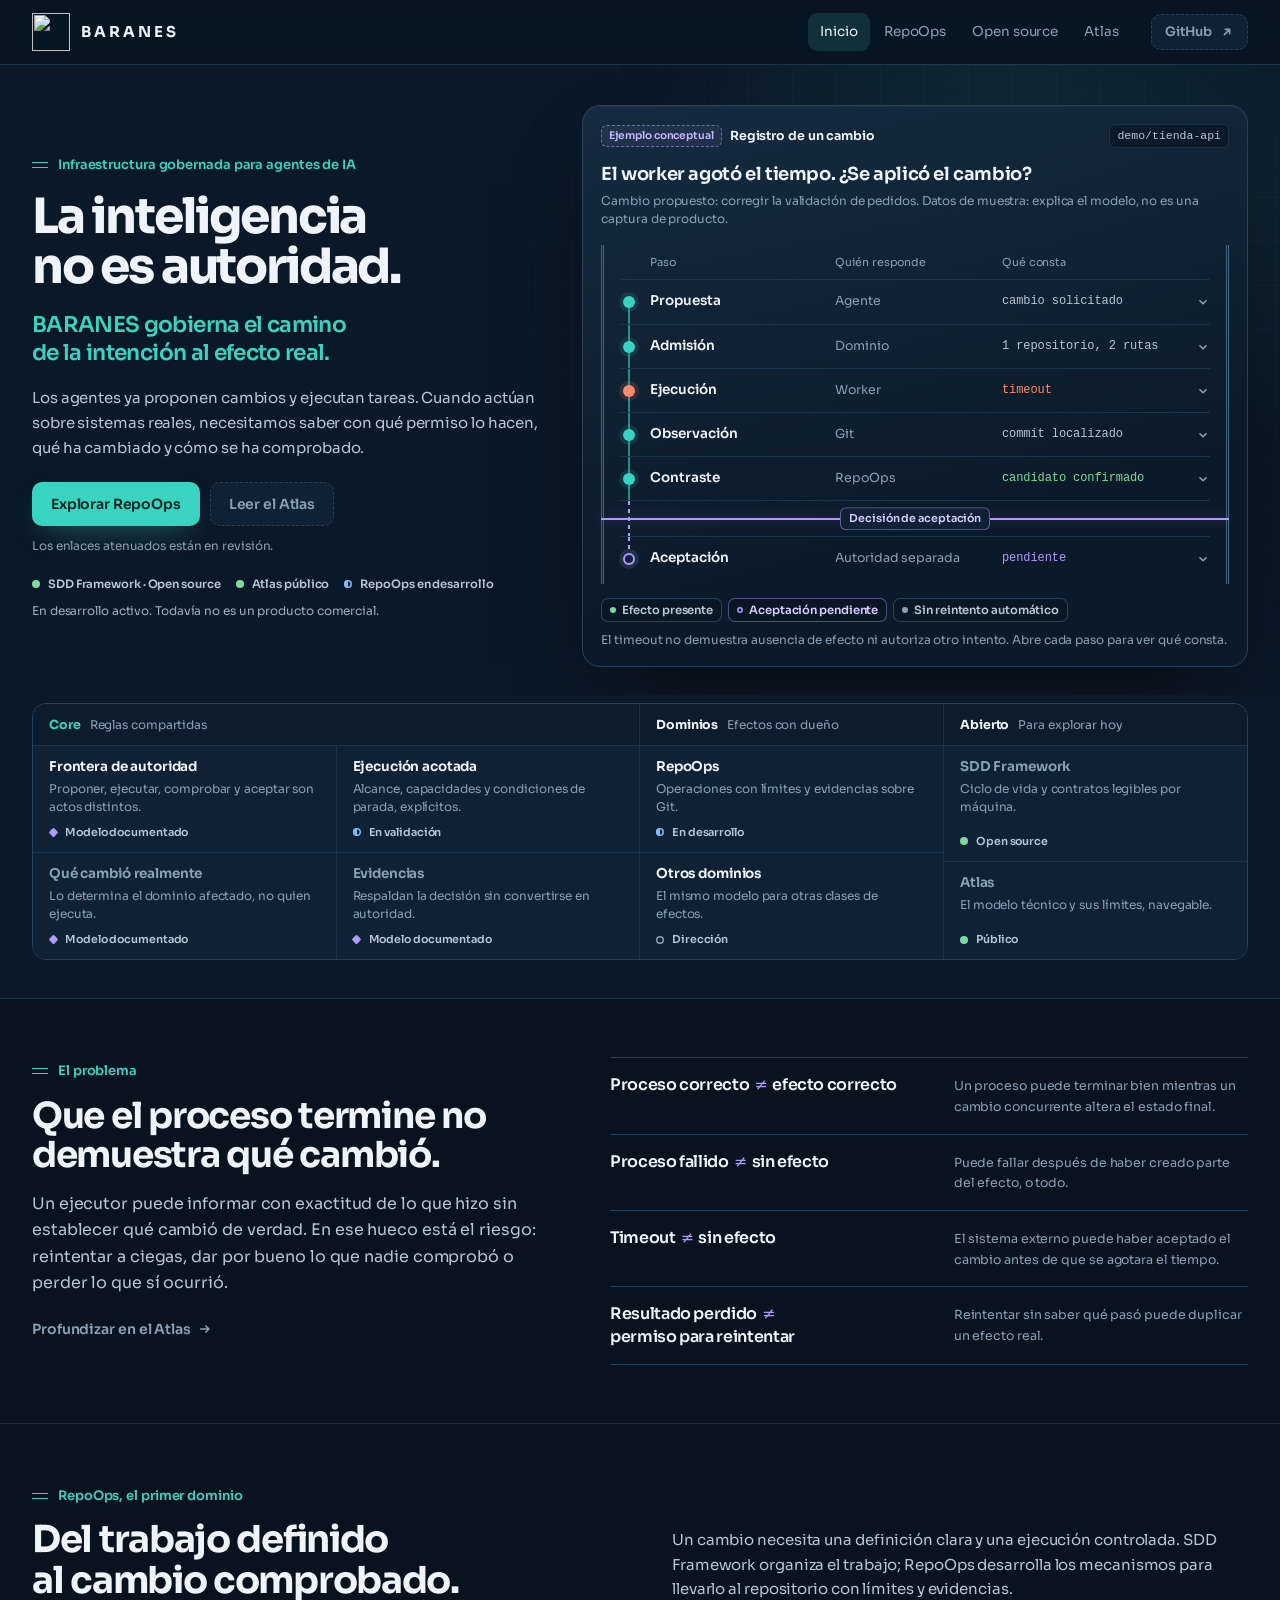
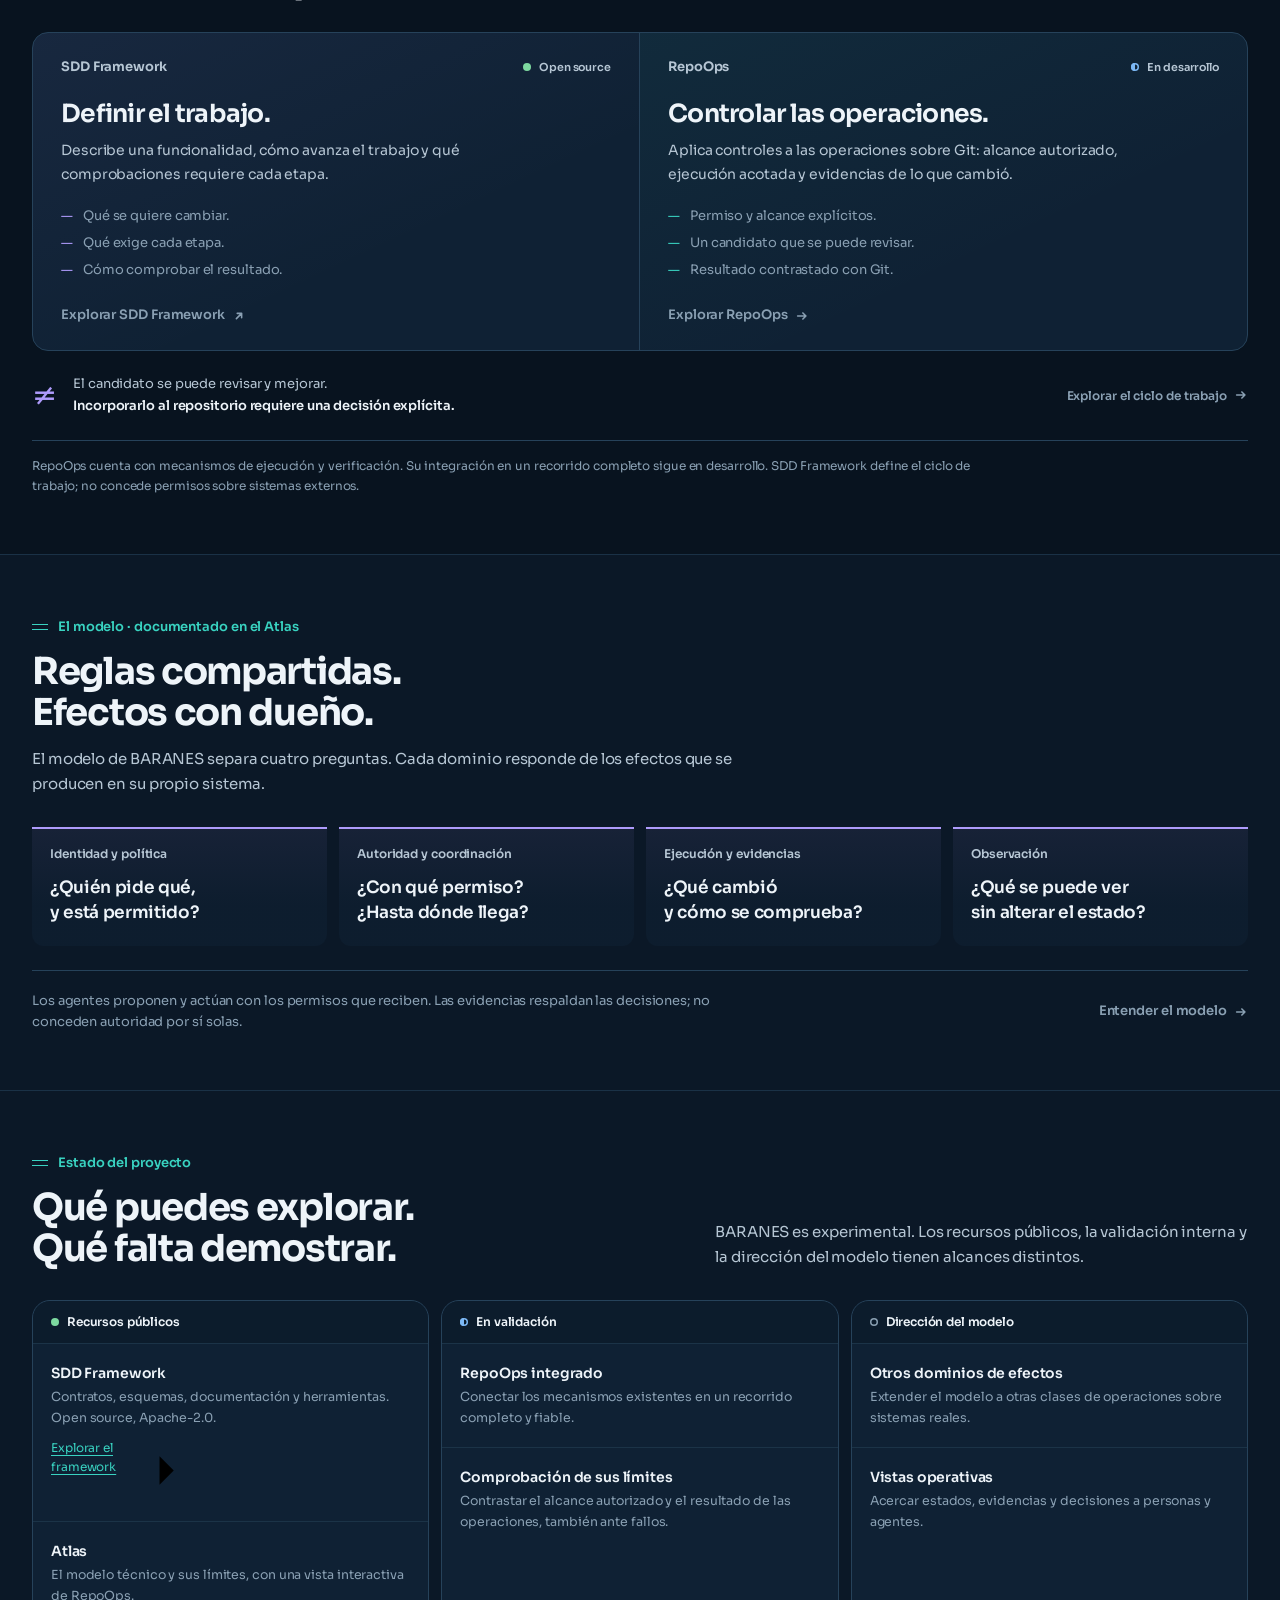
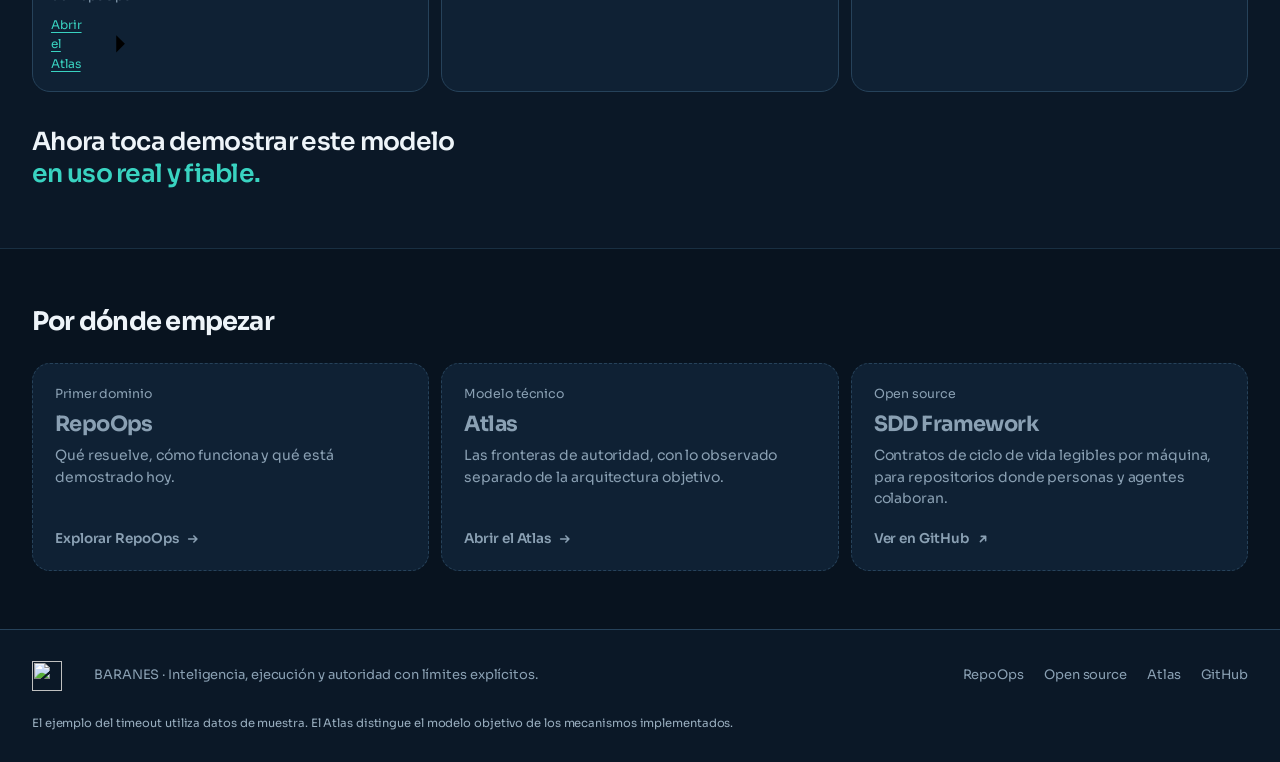
==== commit 3685062d: "refactor(home): publish V0.3.1 vertical change register Replace the horizontal walkthrough with a ve" ====
--- a/index.html
+++ b/index.html
@@ -54,118 +54,80 @@
       <p class="v03-hero__fine">En desarrollo activo. Todavía no es un producto comercial.</p>
     </div>
 
-    <figure class="v03-path" data-path data-state="done" aria-labelledby="path-title">
-      <div class="v03-path__head">
-        <div class="v03-path__title"><span class="v03-tag v03-tag--illus">Ejemplo conceptual</span><span id="path-title">Un cambio en RepoOps</span></div>
-        <div class="v03-path__meta">
-          <span class="v03-path__domain">RepoOps</span>
-          <span class="v03-chip v03-chip--amber v03-reveal v03-is-on"><span aria-hidden="true">⊘</span> Sin reintento automático</span>
-        </div>
-      </div>
-
-      <div class="v03-path__case">
-        <p class="v03-path__q">El worker agotó el tiempo. ¿Se aplicó el cambio?</p>
-        <p class="v03-path__ctx">Cambio propuesto: corregir la validación de pedidos en <code>demo/tienda-api</code></p>
-      </div>
-
-      <details class="v03-path__expander" open><summary>Explorar los seis pasos <span aria-hidden="true">＋</span></summary><div class="v03-path__track">
-        <ol class="v03-path__steps">
-          <li class="v03-pstep v03-is-reached v03-is-linked">
-            <button class="v03-pstep__btn" type="button" aria-pressed="false" aria-controls="path-detail" data-step="1"><span class="v03-pstep__node" aria-hidden="true"></span><span class="v03-pstep__name">Propuesta</span><span class="v03-pstep__val">cambio solicitado</span></button>
-          </li>
-          <li class="v03-pstep v03-is-reached v03-is-linked">
-            <button class="v03-pstep__btn" type="button" aria-pressed="false" aria-controls="path-detail" data-step="2"><span class="v03-pstep__node" aria-hidden="true"></span><span class="v03-pstep__name">Admisión</span><span class="v03-pstep__val">permiso y alcance</span></button>
-          </li>
-          <li class="v03-pstep v03-pstep--warn v03-is-reached v03-is-linked">
-            <button class="v03-pstep__btn" type="button" aria-pressed="false" aria-controls="path-detail" data-step="3"><span class="v03-pstep__node" aria-hidden="true"></span><span class="v03-pstep__name">Ejecución</span><span class="v03-pstep__val">timeout</span></button>
-          </li>
-          <li class="v03-pstep v03-is-reached v03-is-linked">
-            <button class="v03-pstep__btn" type="button" aria-pressed="false" aria-controls="path-detail" data-step="4"><span class="v03-pstep__node" aria-hidden="true"></span><span class="v03-pstep__name">Observación</span><span class="v03-pstep__val">commit localizado</span></button>
-          </li>
-          <li class="v03-pstep v03-pstep--cross v03-is-reached v03-is-linked">
-            <button class="v03-pstep__btn" type="button" aria-pressed="false" aria-controls="path-detail" data-step="5"><span class="v03-pstep__node" aria-hidden="true"></span><span class="v03-pstep__name">Contraste</span><span class="v03-pstep__val">candidato confirmado</span></button>
-            <span class="v03-path__gate v03-is-on" aria-hidden="true"><span>Decisión de aceptación</span></span>
-          </li>
-          <li class="v03-pstep v03-pstep--accept v03-is-reached">
-            <button class="v03-pstep__btn" type="button" aria-pressed="false" aria-controls="path-detail" data-step="6"><span class="v03-pstep__node" aria-hidden="true"></span><span class="v03-pstep__name">Aceptación</span><span class="v03-pstep__val">pendiente</span></button>
+    <figure class="v03-rec" data-rec aria-labelledby="rec-title">
+      <div class="v03-rec__head">
+        <p class="v03-rec__title"><span class="v03-tag v03-tag--illus">Ejemplo conceptual</span><span id="rec-title">Registro de un cambio</span></p>
+        <code class="v03-rec__ref">demo/tienda-api</code>
+      </div>
+      <p class="v03-rec__q">El worker agotó el tiempo. ¿Se aplicó el cambio?</p>
+      <p class="v03-rec__ctx">Cambio propuesto: corregir la validación de pedidos. Datos de muestra: explica el modelo, no es una captura de producto.</p>
+
+      <div class="v03-rec__ledger">
+        <p class="v03-rec__cols" aria-hidden="true"><span>Paso</span><span>Quién responde</span><span>Qué consta</span></p>
+        <ol class="v03-rec__rows">
+          <li class="v03-row">
+            <button class="v03-row__btn" type="button" aria-expanded="false" aria-controls="rec-1"><span class="v03-row__node" aria-hidden="true"></span><span class="v03-row__step">Propuesta</span><span class="v03-row__who">Agente</span><span class="v03-row__what">cambio solicitado</span><svg class="v03-row__chev" viewbox="0 0 16 16" aria-hidden="true"><path d="M4.5 6.5 8 10l3.5-3.5"></path></svg></button>
+            <div class="v03-row__more" id="rec-1"><div><p>El objetivo se concreta en una petición: repositorio, operación, alcance e identidad. Proponer un cambio no concede permiso para ejecutarlo.</p></div></div>
+          </li>
+          <li class="v03-row">
+            <button class="v03-row__btn" type="button" aria-expanded="false" aria-controls="rec-2"><span class="v03-row__node" aria-hidden="true"></span><span class="v03-row__step">Admisión</span><span class="v03-row__who">Dominio</span><span class="v03-row__what">1 repositorio, 2 rutas</span><svg class="v03-row__chev" viewbox="0 0 16 16" aria-hidden="true"><path d="M4.5 6.5 8 10l3.5-3.5"></path></svg></button>
+            <div class="v03-row__more" id="rec-2"><div><p>Antes de ejecutar se comprueban el permiso del dominio y el alcance previsto. En este ejemplo: un repositorio y dos rutas autorizadas.</p></div></div>
+          </li>
+          <li class="v03-row v03-row--warn">
+            <button class="v03-row__btn" type="button" aria-expanded="false" aria-controls="rec-3"><span class="v03-row__node" aria-hidden="true"></span><span class="v03-row__step">Ejecución</span><span class="v03-row__who">Worker</span><span class="v03-row__what">timeout</span><svg class="v03-row__chev" viewbox="0 0 16 16" aria-hidden="true"><path d="M4.5 6.5 8 10l3.5-3.5"></path></svg></button>
+            <div class="v03-row__more" id="rec-3"><div><p>El worker actúa con un permiso acotado y termina por timeout. Ese resultado describe la ejecución; no demuestra que el cambio no exista.</p></div></div>
+          </li>
+          <li class="v03-row">
+            <button class="v03-row__btn" type="button" aria-expanded="false" aria-controls="rec-4"><span class="v03-row__node" aria-hidden="true"></span><span class="v03-row__step">Observación</span><span class="v03-row__who">Git</span><span class="v03-row__what">commit localizado</span><svg class="v03-row__chev" viewbox="0 0 16 16" aria-hidden="true"><path d="M4.5 6.5 8 10l3.5-3.5"></path></svg></button>
+            <div class="v03-row__more" id="rec-4"><div><p>Git permite localizar un commit en la rama candidata. Su presencia aporta un dato: todavía hay que contrastar su identidad y su contenido.</p></div></div>
+          </li>
+          <li class="v03-row v03-row--ok v03-row--cross">
+            <button class="v03-row__btn" type="button" aria-expanded="false" aria-controls="rec-5"><span class="v03-row__node" aria-hidden="true"></span><span class="v03-row__step">Contraste</span><span class="v03-row__who">RepoOps</span><span class="v03-row__what">candidato confirmado</span><svg class="v03-row__chev" viewbox="0 0 16 16" aria-hidden="true"><path d="M4.5 6.5 8 10l3.5-3.5"></path></svg></button>
+            <div class="v03-row__more" id="rec-5"><div><p>Se comparan la petición, el candidato y el estado de Git. En este ejemplo coinciden: el cambio previsto está presente en la rama candidata, así que no hay reintento automático.</p></div></div>
+          </li>
+          <li class="v03-gate" aria-hidden="true"><span class="v03-gate__bar"></span><span class="v03-gate__label">Decisión de aceptación</span></li>
+          <li class="v03-row v03-row--hold">
+            <button class="v03-row__btn" type="button" aria-expanded="false" aria-controls="rec-6"><span class="v03-row__node" aria-hidden="true"></span><span class="v03-row__step">Aceptación</span><span class="v03-row__who">Autoridad separada</span><span class="v03-row__what">pendiente</span><svg class="v03-row__chev" viewbox="0 0 16 16" aria-hidden="true"><path d="M4.5 6.5 8 10l3.5-3.5"></path></svg></button>
+            <div class="v03-row__more" id="rec-6"><div><p>Confirmar qué cambió no autoriza su incorporación al repositorio canónico. Esa decisión sigue pendiente; publicar requeriría también la autoridad correspondiente.</p></div></div>
           </li>
         </ol>
       </div>
 
-      </details><div class="v03-path__detail" id="path-detail" aria-live="polite" aria-atomic="true" role="region" aria-label="Explicación del recorrido"><p data-detail="0" class="v03-is-shown"><b>El cambio está presente; aceptarlo sigue pendiente.</b> En este ejemplo, el commit observado coincide con el candidato previsto. El timeout no demuestra ausencia de efecto ni autoriza otro intento.</p>
-<p data-detail="1" hidden><b>Propuesta.</b> El objetivo se concreta en una petición: repositorio, operación, alcance e identidad. Proponer un cambio no concede permiso para ejecutarlo.</p>
-<p data-detail="2" hidden><b>Admisión.</b> Antes de ejecutar se comprueban el permiso del dominio y el alcance previsto. En este ejemplo: un repositorio y dos rutas autorizadas.</p>
-<p data-detail="3" hidden><b>Ejecución autorizada.</b> El worker actúa con un permiso acotado y termina por timeout. Ese resultado describe la ejecución; no demuestra que el cambio no exista.</p>
-<p data-detail="4" hidden><b>Observación.</b> Git permite localizar un commit en la rama candidata. Su presencia aporta un dato: todavía hay que contrastar su identidad y su contenido.</p>
-<p data-detail="5" hidden><b>Contraste del efecto.</b> Se comparan la petición, el candidato y el estado de Git. En este ejemplo coinciden: el cambio previsto está presente en la rama candidata.</p>
-<p data-detail="6" hidden><b>Aceptación.</b> Confirmar qué cambió no autoriza su incorporación al repositorio canónico. Esa decisión sigue pendiente; publicar requeriría también la autoridad correspondiente.</p></div>
-
-      <figcaption class="v03-path__note">
-        <span>Datos de muestra. Explica el modelo; no es una captura de producto. Puedes consultar cada paso.</span>
-        <button class="v03-path__replay" type="button" data-replay aria-label="Repetir la animación del recorrido"><svg viewbox="0 0 16 16" aria-hidden="true"><path d="M3.6 8.6a4.6 4.6 0 1 0 1.3-4"></path><path d="M3.4 2.6v2.7h2.7"></path></svg> Repetir</button>
-      </figcaption>
+      <div class="v03-rec__foot">
+        <p class="v03-rec__state"><span class="v03-pill v03-pill--ok">Efecto presente</span><span class="v03-pill v03-pill--hold">Aceptación pendiente</span><span class="v03-pill">Sin reintento automático</span></p>
+        <p class="v03-rec__sum">El timeout no demuestra ausencia de efecto ni autoriza otro intento. Abre cada paso para ver qué consta.</p>
+      </div>
     </figure>
     </div>
 </section>
 
-<section class="v03-strip" aria-label="De qué se compone BARANES">
-  <div class="v03-wrap">
-    <ul class="v03-strip__list">
-      <li>
-        <a class="v03-seg" href="#modelo">
-          <span class="v03-seg__icon" aria-hidden="true"><svg viewbox="0 0 24 24"><path d="M4.5 4.5v15M19.5 4.5v15M4.5 9h15M4.5 14h15M9.5 9v5M14.5 9v5"></path></svg></span>
-          <span class="v03-seg__title">Frontera de autoridad</span>
-          <span class="v03-seg__desc">Proponer, ejecutar, comprobar y aceptar son actos distintos.</span>
-          <span class="v03-status v03-status--def">Modelo documentado</span>
-          <svg class="v03-seg__go" viewbox="0 0 16 16" aria-hidden="true"><path d="M6 3.5 10.5 8 6 12.5"></path></svg>
-        </a>
-      </li>
-      <li>
-        <a class="v03-seg" href="#repoops">
-          <span class="v03-seg__icon" aria-hidden="true"><svg viewbox="0 0 24 24"><rect x="3.5" y="3.5" width="17" height="17" rx="3.5" stroke-dasharray="2.6 2.6"></rect><path d="M10 8.8v6.4l5-3.2z"></path></svg></span>
-          <span class="v03-seg__title">Ejecución acotada</span>
-          <span class="v03-seg__desc">Alcance, capacidades y condiciones de parada, explícitos.</span>
-          <span class="v03-status v03-status--dev">En validación</span>
-          <svg class="v03-seg__go" viewbox="0 0 16 16" aria-hidden="true"><path d="M6 3.5 10.5 8 6 12.5"></path></svg>
-        </a>
-      </li>
-      <li>
-        <a class="v03-seg" data-pending-href="./atlas/effect-truth/" aria-disabled="true" role="link" tabindex="-1" title="Destino en revisión">
-          <span class="v03-seg__icon" aria-hidden="true"><svg viewbox="0 0 24 24"><circle cx="12" cy="12" r="8.5"></circle><path d="M8.3 12.3l2.5 2.5 4.9-5.3"></path></svg></span>
-          <span class="v03-seg__title">Qué cambió realmente</span>
-          <span class="v03-seg__desc">La determina el dominio afectado, no quien ejecuta.</span>
-          <span class="v03-status v03-status--def">Modelo documentado</span>
-          <svg class="v03-seg__go" viewbox="0 0 16 16" aria-hidden="true"><path d="M6 3.5 10.5 8 6 12.5"></path></svg>
-        </a>
-      </li>
-      <li>
-        <a class="v03-seg" data-pending-href="./atlas/evidence-and-truth/" aria-disabled="true" role="link" tabindex="-1" title="Destino en revisión">
-          <span class="v03-seg__icon" aria-hidden="true"><svg viewbox="0 0 24 24"><path d="M6.5 3.5h7.5l3.5 3.5v13.5h-11z"></path><path d="M14 3.5V7h3.5"></path><path d="M9.5 12h5M9.5 15.5h5"></path></svg></span>
-          <span class="v03-seg__title">Evidencias</span>
-          <span class="v03-seg__desc">Respaldan la decisión sin convertirse en autoridad.</span>
-          <span class="v03-status v03-status--def">Modelo documentado</span>
-          <svg class="v03-seg__go" viewbox="0 0 16 16" aria-hidden="true"><path d="M6 3.5 10.5 8 6 12.5"></path></svg>
-        </a>
-      </li>
-      <li>
-        <a class="v03-seg" href="#repoops">
-          <span class="v03-seg__icon" aria-hidden="true"><svg viewbox="0 0 24 24"><circle cx="7" cy="6" r="2"></circle><circle cx="7" cy="18" r="2"></circle><circle cx="17" cy="9" r="2"></circle><path d="M7 8v8"></path><path d="M17 11c0 3.6-4.2 4.3-8.4 5.6"></path></svg></span>
-          <span class="v03-seg__title">RepoOps</span>
-          <span class="v03-seg__desc">Primer dominio: operaciones con límites y evidencias sobre Git.</span>
-          <span class="v03-status v03-status--dev">En desarrollo</span>
-          <svg class="v03-seg__go" viewbox="0 0 16 16" aria-hidden="true"><path d="M6 3.5 10.5 8 6 12.5"></path></svg>
-        </a>
-      </li>
-      <li>
-        <a class="v03-seg" data-pending-href="./open-source/" aria-disabled="true" role="link" tabindex="-1" title="Destino en revisión">
-          <span class="v03-seg__icon" aria-hidden="true"><svg viewbox="0 0 24 24"><path d="M12 4l8 4.2-8 4.2-8-4.2z"></path><path d="M4 12.2l8 4.2 8-4.2"></path><path d="M4 16.1l8 4.2 8-4.2"></path></svg></span>
-          <span class="v03-seg__title">SDD Framework</span>
-          <span class="v03-seg__desc">Ciclo de vida y contratos legibles por máquina. Apache-2.0.</span>
-          <span class="v03-status v03-status--now">Open source</span>
-          <svg class="v03-seg__go" viewbox="0 0 16 16" aria-hidden="true"><path d="M6 3.5 10.5 8 6 12.5"></path></svg>
-        </a>
-      </li>
-    </ul>
+<section class="v03-band" aria-label="Cómo se organiza BARANES">
+  <div class="v03-wrap">
+    <div class="v03-band__grid">
+      <div class="v03-band__group v03-band__group--core">
+        <p class="v03-band__label"><b>Core</b><span>Reglas compartidas</span></p>
+        <ul class="v03-band__items">
+          <li><a class="v03-item" href="#modelo"><span class="v03-item__t">Frontera de autoridad</span><span class="v03-item__d">Proponer, ejecutar, comprobar y aceptar son actos distintos.</span><span class="v03-status v03-status--def">Modelo documentado</span></a></li>
+          <li><a class="v03-item" href="#repoops"><span class="v03-item__t">Ejecución acotada</span><span class="v03-item__d">Alcance, capacidades y condiciones de parada, explícitos.</span><span class="v03-status v03-status--dev">En validación</span></a></li>
+          <li><a class="v03-item" data-pending-href="./atlas/effect-truth/" aria-disabled="true" role="link" tabindex="-1" title="Destino en revisión"><span class="v03-item__t">Qué cambió realmente</span><span class="v03-item__d">Lo determina el dominio afectado, no quien ejecuta.</span><span class="v03-status v03-status--def">Modelo documentado</span></a></li>
+          <li><a class="v03-item" data-pending-href="./atlas/evidence-and-truth/" aria-disabled="true" role="link" tabindex="-1" title="Destino en revisión"><span class="v03-item__t">Evidencias</span><span class="v03-item__d">Respaldan la decisión sin convertirse en autoridad.</span><span class="v03-status v03-status--def">Modelo documentado</span></a></li>
+        </ul>
+      </div>
+      <div class="v03-band__group">
+        <p class="v03-band__label"><b>Dominios</b><span>Efectos con dueño</span></p>
+        <ul class="v03-band__items">
+          <li><a class="v03-item" href="#repoops"><span class="v03-item__t">RepoOps</span><span class="v03-item__d">Operaciones con límites y evidencias sobre Git.</span><span class="v03-status v03-status--dev">En desarrollo</span></a></li>
+          <li><span class="v03-item"><span class="v03-item__t">Otros dominios</span><span class="v03-item__d">El mismo modelo para otras clases de efectos.</span><span class="v03-status v03-status--dir">Dirección</span></span></li>
+        </ul>
+      </div>
+      <div class="v03-band__group">
+        <p class="v03-band__label"><b>Abierto</b><span>Para explorar hoy</span></p>
+        <ul class="v03-band__items">
+          <li><a class="v03-item" data-pending-href="./open-source/" aria-disabled="true" role="link" tabindex="-1" title="Destino en revisión"><span class="v03-item__t">SDD Framework</span><span class="v03-item__d">Ciclo de vida y contratos legibles por máquina.</span><span class="v03-status v03-status--now">Open source</span></a></li>
+          <li><a class="v03-item" data-pending-href="./atlas/" aria-disabled="true" role="link" tabindex="-1" title="Destino en revisión"><span class="v03-item__t">Atlas</span><span class="v03-item__d">El modelo técnico y sus límites, navegable.</span><span class="v03-status v03-status--now">Público</span></a></li>
+        </ul>
+      </div>
+    </div>
   </div>
 </section>
 
--- a/assets/landing-v03.css
+++ b/assets/landing-v03.css
@@ -98,15 +98,10 @@
 body.home-v03 .v03-status--dir::before{box-shadow:inset 0 0 0 1.5px var(--text-3)}
 body.home-v03 .v03-tag{display:inline-flex;align-items:center;height:22px;padding:0 8px;border-radius:6px;border:1px dashed;font-size:11.5px;font-weight:600;line-height:1;white-space:nowrap}
 body.home-v03 .v03-tag--illus{color:#c6b9fd;border-color:rgba(174,155,251,.55);background:rgba(174,155,251,.08)}
-body.home-v03 .v03-chip{display:inline-flex;align-items:center;gap:6px;height:24px;padding:0 10px;border-radius:999px;font-size:12px;font-weight:600;line-height:1;white-space:nowrap}
-body.home-v03 .v03-chip--amber{color:var(--amber);background:rgba(242,184,75,.1);box-shadow:inset 0 0 0 1px rgba(242,184,75,.38)}
-body.home-v03 .v03-chip svg{width:12px;height:12px;fill:none;stroke:currentColor;stroke-width:1.8;stroke-linecap:round}
 body.home-v03 .v03-link{display:inline-flex;align-items:center;gap:7px;font-size:14px;font-weight:600;color:var(--teal);transition:color .16s}
 body.home-v03 .v03-link:hover{color:var(--teal-hi)}
 body.home-v03 .v03-link svg{width:14px;height:14px;fill:none;stroke:currentColor;stroke-width:1.8;stroke-linecap:round;stroke-linejoin:round;transition:transform .16s}
 body.home-v03 .v03-link:hover svg{transform:translateX(2px)}
-body.home-v03 .v03-reveal{transition:opacity .45s,transform .45s var(--ease)}
-body.home-v03 .v03-reveal:not(.v03-is-on){opacity:0;transform:translateY(3px)}
 body.home-v03 .v03-nav{position:sticky;top:0;z-index:40;background:rgba(9,21,33,.84);-webkit-backdrop-filter:saturate(140%) blur(14px);backdrop-filter:saturate(140%) blur(14px);border-bottom:1px solid rgba(38,66,90,.75)}
 body.home-v03 .v03-nav__inner{height:64px;display:flex;align-items:center;gap:20px}
 body.home-v03 .v03-brand{display:inline-flex;align-items:center;gap:11px;margin-right:auto}
@@ -133,113 +128,6 @@
 body.home-v03 .v03-hero__status{display:flex;flex-wrap:wrap;gap:10px 20px;margin-top:26px}
 body.home-v03 .v03-hero__status .v03-status{font-size:12.5px}
 body.home-v03 .v03-hero__fine{margin-top:10px;font-size:12.5px;color:var(--text-4)}
-body.home-v03 .v03-path{
-  --sgap:14px;
-  position:relative;padding:18px 20px 16px;
-  border:1px solid var(--line);border-radius:var(--r-lg);
-  background:linear-gradient(165deg,rgba(22,44,65,.95),rgba(11,26,41,.97) 70%);
-  box-shadow:0 40px 90px -40px rgba(0,0,0,.75),inset 0 1px 0 rgba(160,200,225,.07);
-}
-body.home-v03 .v03-path__head{display:flex;flex-wrap:wrap;align-items:center;justify-content:space-between;gap:10px 16px}
-body.home-v03 .v03-path__title{display:flex;align-items:center;gap:10px;font-size:13.5px;font-weight:650}
-body.home-v03 .v03-path__meta{display:flex;align-items:center;gap:12px;font-size:12.5px;color:var(--text-3)}
-body.home-v03 .v03-path__domain{display:inline-flex;align-items:center;gap:7px}
-body.home-v03 .v03-path__domain::before{content:"";width:6px;height:6px;border-radius:50%;background:var(--teal)}
-body.home-v03 .v03-path__case{margin-top:16px;padding-bottom:16px;border-bottom:1px solid var(--line-soft)}
-body.home-v03 .v03-path__q{font-size:clamp(17px,1.5vw,20px);line-height:1.3;font-weight:650;letter-spacing:-.022em}
-body.home-v03 .v03-path__ctx{margin-top:6px;font-size:13px;color:var(--text-3)}
-body.home-v03 .v03-path__ctx code{color:var(--text-2);background:rgba(8,19,31,.6);border:1px solid var(--line-soft);border-radius:6px;padding:1px 6px}
-body.home-v03 .v03-path__track{position:relative;margin-top:40px;padding:18px 6px 16px}
-body.home-v03 .v03-path__track::before,
-body.home-v03 .v03-path__track::after{
-  content:"";position:absolute;left:0;right:0;height:4px;
-  border-block:1px solid var(--rail);
-  transform-origin:left center;transition:transform 1s var(--ease);
-}
-body.home-v03 .v03-path__track::before{top:0}
-body.home-v03 .v03-path__track::after{bottom:0}
-body.home-v03 .v03-path[data-state="idle"] .v03-path__track::before,
-body.home-v03 .v03-path[data-state="idle"] .v03-path__track::after{transform:scaleX(0)}
-body.home-v03 .v03-path__steps{display:grid;grid-template-columns:repeat(6,minmax(0,1fr));column-gap:var(--sgap)}
-body.home-v03 .v03-pstep{position:relative}
-body.home-v03 .v03-pstep__btn{
-  position:relative;z-index:1;width:100%;padding:0;border:0;border-radius:8px;background:none;cursor:pointer;
-  display:flex;flex-direction:column;align-items:center;gap:3px;text-align:center;
-}
-body.home-v03 .v03-pstep__node{
-  width:16px;height:16px;margin-bottom:8px;border-radius:50%;
-  background:var(--s1);box-shadow:inset 0 0 0 1.5px var(--line-strong);
-  transition:background-color .4s,box-shadow .4s,transform .3s var(--ease);
-}
-body.home-v03 .v03-pstep__name{font-size:12.5px;font-weight:600;line-height:1.3;color:var(--text-3);transition:color .4s}
-body.home-v03 .v03-pstep__val{font-family:var(--mono);font-size:11px;line-height:1.35;color:var(--text-4);transition:color .4s}
-body.home-v03 .v03-pstep:not(:last-child)::before,
-body.home-v03 .v03-pstep:not(:last-child)::after{
-  content:"";position:absolute;z-index:0;top:7px;left:50%;
-  width:calc(100% + var(--sgap));height:2px;border-radius:2px;
-}
-body.home-v03 .v03-pstep:not(:last-child)::before{background:var(--line-soft)}
-body.home-v03 .v03-pstep:not(:last-child)::after{background:var(--teal);transform:scaleX(0);transform-origin:left center;transition:transform .7s var(--ease)}
-body.home-v03 .v03-pstep.v03-is-linked::after{transform:scaleX(1)}
-body.home-v03 .v03-pstep--cross:not(:last-child)::after{background:repeating-linear-gradient(90deg,var(--amber) 0 6px,transparent 6px 10px)}
-body.home-v03 .v03-pstep.v03-is-reached .v03-pstep__node{background:var(--teal);box-shadow:inset 0 0 0 1.5px var(--teal),0 0 0 4px rgba(57,211,193,.15)}
-body.home-v03 .v03-pstep.v03-is-reached .v03-pstep__name{color:var(--text)}
-body.home-v03 .v03-pstep.v03-is-reached .v03-pstep__val{color:var(--text-2)}
-body.home-v03 .v03-pstep--warn.v03-is-reached .v03-pstep__node{background:var(--coral);box-shadow:inset 0 0 0 1.5px var(--coral),0 0 0 4px rgba(255,138,107,.16)}
-body.home-v03 .v03-pstep--warn.v03-is-reached .v03-pstep__val{color:var(--coral)}
-body.home-v03 .v03-pstep--accept.v03-is-reached .v03-pstep__node{background:var(--s1);box-shadow:inset 0 0 0 2px var(--amber),0 0 0 4px rgba(242,184,75,.16)}
-body.home-v03 .v03-pstep--accept.v03-is-reached .v03-pstep__val{color:var(--amber)}
-body.home-v03 .v03-pstep__btn:hover .v03-pstep__name{color:var(--text)}
-body.home-v03 .v03-pstep__btn[aria-pressed="true"] .v03-pstep__node{transform:scale(1.25)}
-body.home-v03 .v03-pstep__btn[aria-pressed="true"] .v03-pstep__name{color:var(--teal)}
-body.home-v03 .v03-path__gate{
-  position:absolute;z-index:2;top:-18px;bottom:-16px;
-  left:calc(50% + (100% + var(--sgap)) / 2 - 1px);width:2px;
-  background:var(--amber);opacity:.3;transition:opacity .5s,box-shadow .5s;
-}
-body.home-v03 .v03-path__gate span{
-  position:absolute;bottom:calc(100% + 8px);left:50%;transform:translateX(-50%);
-  padding:3px 8px;border-radius:6px;white-space:nowrap;
-  font-size:11px;font-weight:600;color:var(--amber);
-  background:var(--s1);box-shadow:inset 0 0 0 1px rgba(242,184,75,.4);
-}
-body.home-v03 .v03-path__gate.v03-is-on{opacity:1;box-shadow:0 0 14px rgba(242,184,75,.55)}
-body.home-v03 .v03-path__detail{
-  display:grid;margin-top:18px;padding:12px 14px;
-  border:1px solid var(--line-soft);border-radius:10px;background:rgba(7,18,29,.55);
-  font-size:13.5px;line-height:1.55;color:var(--text-2);
-}
-body.home-v03 .v03-path__detail > p{grid-area:1/1;transition:opacity .2s}
-body.home-v03 .v03-path__detail > p:not(.v03-is-shown){visibility:hidden;opacity:0}
-body.home-v03 .v03-path__detail b{font-weight:600;color:var(--text)}
-body.home-v03 .v03-path__note{display:flex;align-items:flex-start;justify-content:space-between;gap:14px;margin-top:12px;font-size:12px;line-height:1.5;color:var(--text-4)}
-body.home-v03 .v03-path__replay{
-  flex:none;display:inline-flex;align-items:center;gap:6px;height:28px;padding:0 10px;
-  border:1px solid var(--line);border-radius:8px;background:transparent;
-  font-size:12px;font-weight:600;color:var(--text-2);cursor:pointer;transition:border-color .16s,color .16s;
-}
-body.home-v03 .v03-path__replay:hover{border-color:var(--line-strong);color:var(--text)}
-body.home-v03 .v03-path__replay svg{width:13px;height:13px;fill:none;stroke:currentColor;stroke-width:1.8;stroke-linecap:round;stroke-linejoin:round}
-body.home-v03 .v03-path.v03-no-anim *,
-body.home-v03 .v03-path.v03-no-anim *::before,
-body.home-v03 .v03-path.v03-no-anim *::after,
-body.home-v03 .v03-path.v03-no-anim .v03-path__track::before,
-body.home-v03 .v03-path.v03-no-anim .v03-path__track::after{transition:none!important}
-body.home-v03 .v03-strip{padding:10px 0 clamp(40px,4.5vw,56px)}
-body.home-v03 .v03-strip__list{
-  display:grid;grid-template-columns:repeat(6,minmax(0,1fr));gap:1px;
-  border:1px solid var(--line);border-radius:14px;background:var(--line-soft);overflow:hidden;
-}
-body.home-v03 .v03-strip__list > li{background:rgba(15,33,52,.96)}
-body.home-v03 .v03-seg{position:relative;display:flex;flex-direction:column;gap:6px;height:100%;padding:16px 16px 15px;transition:background-color .18s}
-body.home-v03 .v03-seg:hover{background:var(--s2)}
-body.home-v03 .v03-seg__icon{display:grid;place-items:center;width:32px;height:32px;border-radius:9px;color:var(--teal);background:rgba(57,211,193,.08);box-shadow:inset 0 0 0 1px rgba(57,211,193,.2)}
-body.home-v03 .v03-seg__icon svg{width:18px;height:18px;fill:none;stroke:currentColor;stroke-width:1.6;stroke-linecap:round;stroke-linejoin:round}
-body.home-v03 .v03-seg__title{margin-top:6px;font-size:14px;font-weight:650;letter-spacing:-.012em;line-height:1.3}
-body.home-v03 .v03-seg__desc{font-size:12.5px;line-height:1.5;color:var(--text-3)}
-body.home-v03 .v03-seg .v03-status{margin-top:auto;padding-top:8px}
-body.home-v03 .v03-seg__go{position:absolute;top:18px;right:14px;width:16px;height:16px;fill:none;stroke:var(--text-4);stroke-width:1.8;stroke-linecap:round;stroke-linejoin:round;transition:transform .18s,stroke .18s}
-body.home-v03 .v03-seg:hover .v03-seg__go{transform:translateX(2px);stroke:var(--teal)}
 body.home-v03 .v03-problem{display:grid;grid-template-columns:minmax(0,.85fr) minmax(0,1.15fr);gap:clamp(32px,6vw,80px);align-items:start}
 body.home-v03 .v03-problem__intro .v03-h2{margin-top:14px}
 body.home-v03 .v03-problem__intro .v03-lead{margin-top:16px}
@@ -286,14 +174,9 @@
 body.home-v03 .v03-foot__nav{display:flex;flex-wrap:wrap;gap:6px 20px;font-size:13px;color:var(--text-2)}
 body.home-v03 .v03-foot__nav a:hover{color:var(--text)}
 body.home-v03 .v03-foot__fine{margin-top:22px;font-size:12px;color:var(--text-4)}
-@media (max-width:1320px){
-body.home-v03 .v03-path{--sgap:10px}
-body.home-v03 .v03-pstep__name{font-size:12px}
-}
 @media (max-width:1180px){
 body.home-v03 .v03-hero__grid{grid-template-columns:1fr}
 body.home-v03 .v03-hero__copy{max-width:700px}
-body.home-v03 .v03-strip__list{grid-template-columns:repeat(3,minmax(0,1fr))}
 body.home-v03 .v03-core{grid-template-columns:repeat(2,minmax(0,1fr))}
 }
 @media (max-width:1040px){
@@ -318,33 +201,6 @@
 body.home-v03 .v03-hero__sub{font-size:19px}
 body.home-v03 .v03-hero__lede{font-size:15.5px}
 body.home-v03 .v03-hero__ctas .v03-btn{flex:1 1 auto}
-body.home-v03 .v03-path{--sgap:24px;padding:16px 14px 14px}
-body.home-v03 .v03-path__track{margin-top:20px;padding:14px 16px}
-body.home-v03 .v03-path__track::before,
-body.home-v03 .v03-path__track::after{top:0;bottom:0;left:auto;right:auto;width:4px;height:auto;border-block:0;border-inline:1px solid var(--rail);transform-origin:center top}
-body.home-v03 .v03-path__track::before{left:0}
-body.home-v03 .v03-path__track::after{right:0}
-body.home-v03 .v03-path[data-state="idle"] .v03-path__track::before,
-body.home-v03 .v03-path[data-state="idle"] .v03-path__track::after{transform:scaleY(0)}
-body.home-v03 .v03-path__steps{grid-template-columns:1fr;row-gap:var(--sgap)}
-body.home-v03 .v03-pstep__btn{display:grid;grid-template-columns:16px minmax(0,1fr) auto;align-items:center;column-gap:12px;min-height:24px;text-align:left}
-body.home-v03 .v03-pstep__node{margin:0}
-body.home-v03 .v03-pstep__name{font-size:14px}
-body.home-v03 .v03-pstep__val{font-size:12px;text-align:right}
-body.home-v03 .v03-pstep:not(:last-child)::before,
-body.home-v03 .v03-pstep:not(:last-child)::after{top:12px;left:7px;width:2px;height:calc(100% + var(--sgap))}
-body.home-v03 .v03-pstep:not(:last-child)::after{transform:scaleY(0);transform-origin:center top}
-body.home-v03 .v03-pstep.v03-is-linked::after{transform:scaleY(1)}
-body.home-v03 .v03-pstep--cross:not(:last-child)::after{background:repeating-linear-gradient(180deg,var(--amber) 0 6px,transparent 6px 10px)}
-body.home-v03 .v03-path__gate{top:calc(12px + (100% + var(--sgap)) / 2 - 1px);bottom:auto;left:-16px;right:-16px;width:auto;height:2px}
-body.home-v03 .v03-path__gate span{bottom:auto;top:50%;left:auto;right:12px;transform:translateY(-50%)}
-body.home-v03 .v03-path__note{flex-direction:column;gap:10px}
-body.home-v03 .v03-strip__list{grid-template-columns:1fr}
-body.home-v03 .v03-seg{display:grid;grid-template-columns:32px minmax(0,1fr);column-gap:14px;row-gap:4px;padding:14px 40px 14px 14px}
-body.home-v03 .v03-seg__icon{grid-row:1/4}
-body.home-v03 .v03-seg__title{margin-top:0}
-body.home-v03 .v03-seg .v03-status{padding-top:4px}
-body.home-v03 .v03-seg__go{top:50%;margin-top:-8px}
 body.home-v03 .v03-core{grid-template-columns:1fr}
 }
 @media (prefers-reduced-motion:reduce){
@@ -374,36 +230,7 @@
 body.home-v03 .v03-hero__status{gap:10px 15px;margin-top:22px}
 body.home-v03 .v03-hero__status .v03-status{font-size:11.5px}
 body.home-v03 .v03-hero__fine{font-size:12px}
-body.home-v03 .v03-path{padding:18px 18px 16px;grid-area:auto;margin-top:0;min-width:0}
-body.home-v03 .v03-path__title{font-size:12px;gap:8px}
-body.home-v03 .v03-path__meta{font-size:11.5px;gap:8px}
-body.home-v03 .v03-path__head{gap:10px 8px}
-body.home-v03 .v03-path__domain{display:none}
-body.home-v03 .v03-chip{font-size:10.5px;padding:0 8px;gap:5px}
 body.home-v03 .v03-tag{font-size:10.5px;padding-inline:7px}
-body.home-v03 .v03-path__case{margin-top:15px;padding-bottom:14px}
-body.home-v03 .v03-path__q{font-size:18px;line-height:1.4}
-body.home-v03 .v03-path__ctx{font-size:12px;line-height:1.55}
-body.home-v03 .v03-path__track{margin-top:41px;padding:18px 0 16px}
-body.home-v03 .v03-pstep__btn{min-height:86px;gap:4px}
-body.home-v03 .v03-pstep__name{font-size:11.5px}
-body.home-v03 .v03-pstep__val{font-size:10.5px;line-height:1.45}
-body.home-v03 .v03-path__gate span{left:auto;right:-34px;transform:none;font-size:10.5px}
-body.home-v03 .v03-path__gate.v03-is-on{box-shadow:none}
-body.home-v03 .v03-path__detail{padding:12px 13px;font-size:12.5px;line-height:1.65;margin-top:14px;min-height:110px;align-items:center}
-body.home-v03 .v03-path__detail > p{transition:none}
-body.home-v03 .v03-path__note{font-size:11px;color:var(--text-3);gap:10px}
-body.home-v03 .v03-path__replay{min-height:32px;height:auto;font-size:11px}
-body.home-v03 .v03-path__expander{border:0}
-body.home-v03 .v03-path__expander > summary{display:none}
-body.home-v03 .v03-strip{padding:8px 0 38px}
-body.home-v03 .v03-seg{padding:14px 13px 13px;gap:5px}
-body.home-v03 .v03-seg__icon{width:27px;height:27px;border-radius:8px}
-body.home-v03 .v03-seg__icon svg{width:16px;height:16px}
-body.home-v03 .v03-seg__title{font-size:13px;line-height:1.4;margin-top:4px}
-body.home-v03 .v03-seg__desc{font-size:12px;line-height:1.55}
-body.home-v03 .v03-seg .v03-status{font-size:10.5px;white-space:normal;line-height:1.4}
-body.home-v03 .v03-seg__go{top:17px;right:11px;width:14px;height:14px}
 body.home-v03 .v03-sec{padding:58px 0}
 body.home-v03 .v03-problem{gap:56px;grid-template-columns:minmax(0,.9fr) minmax(0,1.1fr)}
 body.home-v03 .v03-problem__intro .v03-h2{font-size:clamp(28px,2.8vw,38px);max-width:18ch}
@@ -463,8 +290,6 @@
   body.home-v03 .v03-hero__copy{max-width:760px}
   body.home-v03 .v03-hero__title{max-width:20ch}
   body.home-v03 .v03-hero__lede{max-width:67ch}
-  body.home-v03 .v03-path{max-width:900px}
-  body.home-v03 .v03-strip__list{grid-template-columns:repeat(3,minmax(0,1fr))}
   body.home-v03 .v03-core{grid-template-columns:repeat(2,minmax(0,1fr))}
   body.home-v03 .v03-ledger li{grid-template-columns:1fr;gap:5px}
   body.home-v03 .v03-repo-heading{gap:30px}
@@ -504,32 +329,6 @@
   body.home-v03 .v03-hero__status{gap:10px 14px;margin-top:20px}
   body.home-v03 .v03-hero__status .v03-status{font-size:10.5px}
   body.home-v03 .v03-hero__fine{font-size:11.5px;line-height:1.6}
-  body.home-v03 .v03-path{padding:15px 14px 14px}
-  body.home-v03 .v03-path__head{gap:9px}
-  body.home-v03 .v03-path__title{gap:7px;font-size:11px;flex-wrap:wrap}
-  body.home-v03 .v03-path__q{font-size:17px}
-  body.home-v03 .v03-path__ctx{font-size:11.5px}
-  body.home-v03 .v03-path__expander{margin-top:14px;border:1px solid var(--line);border-radius:9px}
-  body.home-v03 .v03-path__expander > summary{display:flex;align-items:center;justify-content:space-between;list-style:none;cursor:pointer;padding:11px 12px;font-size:12px;font-weight:600;gap:12px;color:var(--text-2)}
-  body.home-v03 .v03-path__expander > summary::-webkit-details-marker{display:none}
-  body.home-v03 .v03-path__expander[open] > summary{border-bottom:1px solid var(--line-soft)}
-  body.home-v03 .v03-path__expander[open] > summary span{transform:rotate(45deg)}
-  body.home-v03 .v03-path__track{margin:18px 12px;padding:14px 16px}
-  body.home-v03 .v03-pstep__btn{min-height:28px;grid-template-columns:16px minmax(0,1fr) minmax(0,.85fr);column-gap:10px}
-  body.home-v03 .v03-pstep__name{font-size:12px}
-  body.home-v03 .v03-pstep__val{font-size:10px}
-  body.home-v03 .v03-path__gate span{left:auto;right:10px;top:50%;bottom:auto;transform:translateY(-50%);font-size:9px;padding:3px 6px}
-  body.home-v03 .v03-path__detail{font-size:12px;min-height:0;line-height:1.75}
-  body.home-v03 .v03-path__note{flex-direction:row;align-items:flex-end;font-size:10.5px}
-  body.home-v03 .v03-path__replay{font-size:10.5px;padding-inline:8px}
-  body.home-v03 .v03-strip{padding:6px 0 30px}
-  body.home-v03 .v03-strip__list{grid-template-columns:repeat(2,minmax(0,1fr))}
-  body.home-v03 .v03-seg{display:flex;flex-direction:column;align-items:flex-start;gap:6px;padding:13px 12px;min-height:96px}
-  body.home-v03 .v03-seg__icon{display:none}
-  body.home-v03 .v03-seg__title{font-size:12px;line-height:1.45;padding-right:10px;margin:0}
-  body.home-v03 .v03-seg__desc{display:none}
-  body.home-v03 .v03-seg .v03-status{font-size:10px;padding-top:5px;gap:6px}
-  body.home-v03 .v03-seg__go{top:15px;right:8px;width:12px;height:12px;margin:0}
   body.home-v03 .v03-sec{padding:42px 0}
   body.home-v03 .v03-h2{font-size:29px;line-height:1.18}
   body.home-v03 .v03-problem__intro .v03-h2{font-size:29px;max-width:20ch}
@@ -577,3 +376,140 @@
 body.home-v03 .v03-door[aria-disabled="true"]{border-style:dashed}
 body.home-v03 a[aria-disabled="true"]:hover,body.home-v03 .v03-door[aria-disabled="true"]:hover{background:var(--s1);border-color:var(--line)}
 body.home-v03 .v03-link[aria-disabled="true"]:hover svg,body.home-v03 .v03-door[aria-disabled="true"]:hover svg{transform:none}
+
+/* V0.3.1 · Registro entre barandas y banda de arquitectura.
+   Sustituyen al recorrido horizontal y a la franja de seis tarjetas.
+   La frontera de autoridad pasa a violeta; el ámbar deja de usarse en la portada. */
+body.home-v03 .v03-rec{
+  position:relative;min-width:0;padding:18px 18px 16px;
+  border:1px solid var(--line);border-radius:var(--r-lg);
+  background:linear-gradient(165deg,rgba(22,44,65,.95),rgba(11,26,41,.97) 70%);
+  box-shadow:0 40px 90px -40px rgba(0,0,0,.75),inset 0 1px 0 rgba(160,200,225,.07);
+}
+body.home-v03 .v03-rec__head{display:flex;flex-wrap:wrap;align-items:center;justify-content:space-between;gap:10px 14px}
+body.home-v03 .v03-rec__title{display:flex;align-items:center;gap:8px;font-size:12.5px;font-weight:650}
+body.home-v03 .v03-rec__ref{padding:2px 7px;border:1px solid var(--line-soft);border-radius:6px;background:rgba(8,19,31,.6);font-size:11.5px;color:var(--text-2)}
+body.home-v03 .v03-rec__q{margin-top:14px;font-size:18px;line-height:1.4;font-weight:650;letter-spacing:-.022em}
+body.home-v03 .v03-rec__ctx{margin-top:4px;font-size:12px;line-height:1.55;color:var(--text-3)}
+
+/* La baranda: dos raíles dobles a los lados del registro */
+body.home-v03 .v03-rec__ledger{position:relative;margin-top:16px;padding:2px 16px 4px;border-inline:3px double #41697f}
+body.home-v03 .v03-rec__cols,
+body.home-v03 .v03-row__btn{display:grid;grid-template-columns:18px minmax(0,.95fr) minmax(0,.85fr) minmax(0,1fr) 14px;column-gap:12px}
+body.home-v03 .v03-rec__cols{padding:7px 0 8px;font-size:11px;color:var(--text-3)}
+body.home-v03 .v03-rec__cols span:first-child{grid-column:2}
+body.home-v03 .v03-row,
+body.home-v03 .v03-gate{position:relative;border-top:1px solid var(--line-soft)}
+body.home-v03 .v03-row__btn{width:100%;align-items:start;padding:12px 0;border:0;background:none;text-align:left;cursor:pointer}
+body.home-v03 .v03-row__node{position:relative;z-index:1;width:12px;height:12px;margin:4px 0 0 3px;border-radius:50%;background:var(--teal);box-shadow:0 0 0 4px rgba(57,211,193,.12)}
+body.home-v03 .v03-row__step{font-size:13.5px;font-weight:600;line-height:1.4;color:var(--text);transition:color .16s}
+body.home-v03 .v03-row__who{font-size:12.5px;line-height:1.5;color:var(--text-3)}
+body.home-v03 .v03-row__what{font-family:var(--mono);font-size:12px;line-height:1.6;color:var(--text-2)}
+body.home-v03 .v03-row__chev{width:14px;height:14px;margin-top:3px;fill:none;stroke:var(--text-3);stroke-width:1.8;stroke-linecap:round;stroke-linejoin:round;transition:transform .22s var(--ease),stroke .16s}
+body.home-v03 .v03-row__btn:hover .v03-row__step,
+body.home-v03 .v03-row--open .v03-row__step{color:var(--teal)}
+body.home-v03 .v03-row__btn:hover .v03-row__chev{stroke:var(--teal)}
+body.home-v03 .v03-row--open .v03-row__chev{transform:rotate(180deg);stroke:var(--teal)}
+body.home-v03 .v03-row--warn .v03-row__node{background:var(--coral);box-shadow:0 0 0 4px rgba(255,138,107,.14)}
+body.home-v03 .v03-row--warn .v03-row__what{color:var(--coral)}
+body.home-v03 .v03-row--ok .v03-row__what{color:var(--green)}
+body.home-v03 .v03-row--hold .v03-row__node{background:var(--s1);box-shadow:inset 0 0 0 2px var(--violet),0 0 0 4px rgba(174,155,251,.14)}
+body.home-v03 .v03-row--hold .v03-row__what{color:var(--violet)}
+
+/* El camino: línea de nodo a nodo; al cruzar la frontera pasa a discontinua */
+body.home-v03 .v03-row::before,
+body.home-v03 .v03-gate::before{content:"";position:absolute;left:8px;width:2px;transform-origin:center top}
+body.home-v03 .v03-row::before{top:22px;height:100%;background:rgba(57,211,193,.6)}
+body.home-v03 .v03-row--cross::before{height:calc(100% - 22px)}
+body.home-v03 .v03-gate::before,
+body.home-v03 .v03-row--hold::before{background:repeating-linear-gradient(180deg,var(--violet) 0 4px,transparent 4px 8px)}
+body.home-v03 .v03-gate::before{top:0;height:100%}
+body.home-v03 .v03-row--hold::before{top:0;height:22px}
+
+/* Frontera de autoridad: una barra que cruza las dos barandas */
+body.home-v03 .v03-gate{height:36px}
+body.home-v03 .v03-gate__bar{position:absolute;left:-19px;right:-19px;top:50%;height:2px;margin-top:-1px;background:var(--violet);box-shadow:0 0 12px rgba(174,155,251,.4)}
+body.home-v03 .v03-gate__label{position:absolute;left:50%;top:50%;transform:translate(-50%,-50%);padding:3px 9px;border-radius:6px;white-space:nowrap;font-size:11px;font-weight:600;color:#d6ccff;background:var(--s1);box-shadow:inset 0 0 0 1px rgba(174,155,251,.5)}
+
+/* Detalle al pulsar: un paso abierto cada vez */
+body.home-v03 .v03-row__more{display:grid;grid-template-rows:0fr;transition:grid-template-rows .28s var(--ease)}
+body.home-v03 .v03-row__more > div{min-height:0;overflow:hidden;visibility:hidden;transition:visibility 0s .28s}
+body.home-v03 .v03-row__more p{padding:0 26px 13px 30px;font-size:12.5px;line-height:1.65;color:var(--text-2)}
+body.home-v03 .v03-row--open .v03-row__more{grid-template-rows:1fr}
+body.home-v03 .v03-row--open .v03-row__more > div{visibility:visible;transition-delay:0s}
+
+body.home-v03 .v03-rec__foot{display:grid;gap:8px;margin-top:14px}
+body.home-v03 .v03-rec__state{display:flex;flex-wrap:wrap;gap:6px}
+body.home-v03 .v03-pill{display:inline-flex;align-items:center;gap:6px;height:24px;padding:0 9px;border-radius:7px;background:rgba(8,19,31,.55);box-shadow:inset 0 0 0 1px var(--line);font-size:11.5px;font-weight:600;color:var(--text-2);white-space:nowrap}
+body.home-v03 .v03-pill::before{content:"";width:6px;height:6px;flex:none;border-radius:50%;background:var(--text-3)}
+body.home-v03 .v03-pill--ok::before{background:var(--green)}
+body.home-v03 .v03-pill--hold{color:#d6ccff;box-shadow:inset 0 0 0 1px rgba(174,155,251,.45)}
+body.home-v03 .v03-pill--hold::before{background:transparent;box-shadow:inset 0 0 0 1.5px var(--violet)}
+body.home-v03 .v03-rec__sum{font-size:12px;line-height:1.6;color:var(--text-3)}
+
+/* Una sola entrada al cargar: las filas bajan entre las barandas */
+@keyframes v03-rows-in{from{opacity:0;transform:translateY(5px)}}
+@keyframes v03-line-in{from{transform:scaleY(0)}}
+@keyframes v03-bar-in{from{transform:scaleX(0)}}
+@keyframes v03-rails-in{from{border-color:transparent}}
+body.home-v03 .v03-rec__ledger{animation:v03-rails-in .9s var(--ease) both}
+body.home-v03 .v03-rec__rows > li{animation:v03-rows-in .5s var(--ease) both;animation-delay:calc(.12s + var(--i,0) * 90ms)}
+body.home-v03 .v03-rec__rows > li::before{animation:v03-line-in .45s var(--ease) both;animation-delay:calc(.28s + var(--i,0) * 90ms)}
+body.home-v03 .v03-gate__bar{animation:v03-bar-in .6s var(--ease) both;animation-delay:.78s}
+body.home-v03 .v03-rec__rows > li:nth-child(2){--i:1}
+body.home-v03 .v03-rec__rows > li:nth-child(3){--i:2}
+body.home-v03 .v03-rec__rows > li:nth-child(4){--i:3}
+body.home-v03 .v03-rec__rows > li:nth-child(5){--i:4}
+body.home-v03 .v03-rec__rows > li:nth-child(6){--i:5}
+body.home-v03 .v03-rec__rows > li:nth-child(7){--i:6}
+
+/* Banda de arquitectura: Core, dominios y lo abierto */
+body.home-v03 .v03-band{padding:8px 0 38px}
+body.home-v03 .v03-band__grid{display:grid;grid-template-columns:minmax(0,2fr) minmax(0,1fr) minmax(0,1fr);gap:1px;border:1px solid var(--line);border-radius:14px;background:var(--line-soft);overflow:hidden}
+body.home-v03 .v03-band__group{display:flex;flex-direction:column;min-width:0;background:rgba(15,33,52,.97)}
+body.home-v03 .v03-band__label{display:flex;align-items:baseline;gap:9px;padding:11px 16px 10px;border-bottom:1px solid var(--line-soft);background:rgba(7,18,29,.35);font-size:12px;color:var(--text-3)}
+body.home-v03 .v03-band__label b{font-size:12.5px;font-weight:700;color:var(--text)}
+body.home-v03 .v03-band__group--core .v03-band__label b{color:var(--teal)}
+body.home-v03 .v03-band__items{flex:1;display:grid;grid-template-columns:1fr;gap:1px;background:var(--line-soft)}
+body.home-v03 .v03-band__group--core .v03-band__items{grid-template-columns:1fr 1fr}
+body.home-v03 .v03-band__items > li{display:flex;background:rgba(15,33,52,.97)}
+body.home-v03 .v03-item{display:flex;flex-direction:column;gap:4px;width:100%;padding:12px 16px 13px;transition:background-color .18s}
+body.home-v03 a.v03-item:hover{background:var(--s2)}
+body.home-v03 .v03-item__t{font-size:13.5px;font-weight:650;line-height:1.35;letter-spacing:-.01em}
+body.home-v03 .v03-item__d{font-size:12px;line-height:1.5;color:var(--text-3)}
+body.home-v03 .v03-item .v03-status{margin-top:auto;padding-top:6px;font-size:11px}
+
+/* El signo ≠ de la sección RepoOps también usa el color de la frontera */
+body.home-v03 .v03-repo-boundary__mark{color:var(--violet)}
+
+@media(max-width:1180px){
+  body.home-v03 .v03-rec{max-width:900px}
+  body.home-v03 .v03-band__grid{grid-template-columns:1fr 1fr}
+  body.home-v03 .v03-band__group--core{grid-column:1/-1}
+  body.home-v03 .v03-band__group--core .v03-band__items{grid-template-columns:repeat(4,minmax(0,1fr))}
+}
+@media(max-width:860px){
+  body.home-v03 .v03-band__group--core .v03-band__items{grid-template-columns:1fr 1fr}
+}
+@media(max-width:640px){
+  body.home-v03 .v03-rec{padding:15px 14px 14px}
+  body.home-v03 .v03-rec__q{font-size:17px}
+  body.home-v03 .v03-rec__ledger{padding-inline:12px}
+  body.home-v03 .v03-rec__cols{display:none}
+  body.home-v03 .v03-row__btn{grid-template-columns:18px minmax(0,1fr) auto 14px;grid-template-areas:"node step what chev" "node who what chev";column-gap:10px;row-gap:1px}
+  body.home-v03 .v03-row__node{grid-area:node}
+  body.home-v03 .v03-row__step{grid-area:step}
+  body.home-v03 .v03-row__who{grid-area:who;font-size:11.5px}
+  body.home-v03 .v03-row__what{grid-area:what;align-self:center;font-size:11px;text-align:right}
+  body.home-v03 .v03-row__chev{grid-area:chev;align-self:center;margin-top:0}
+  body.home-v03 .v03-gate__bar{left:-15px;right:-15px}
+  body.home-v03 .v03-row__more p{padding:0 4px 12px 28px;font-size:12px}
+  body.home-v03 .v03-band{padding:6px 0 30px}
+  body.home-v03 .v03-band__grid{grid-template-columns:1fr}
+  body.home-v03 .v03-band__items,
+  body.home-v03 .v03-band__group--core .v03-band__items{grid-template-columns:1fr 1fr}
+  body.home-v03 .v03-item{padding:11px 12px}
+  body.home-v03 .v03-item__t{font-size:12.5px}
+  body.home-v03 .v03-item__d{display:none}
+  body.home-v03 .v03-item .v03-status{font-size:10.5px;white-space:normal;line-height:1.4}
+}
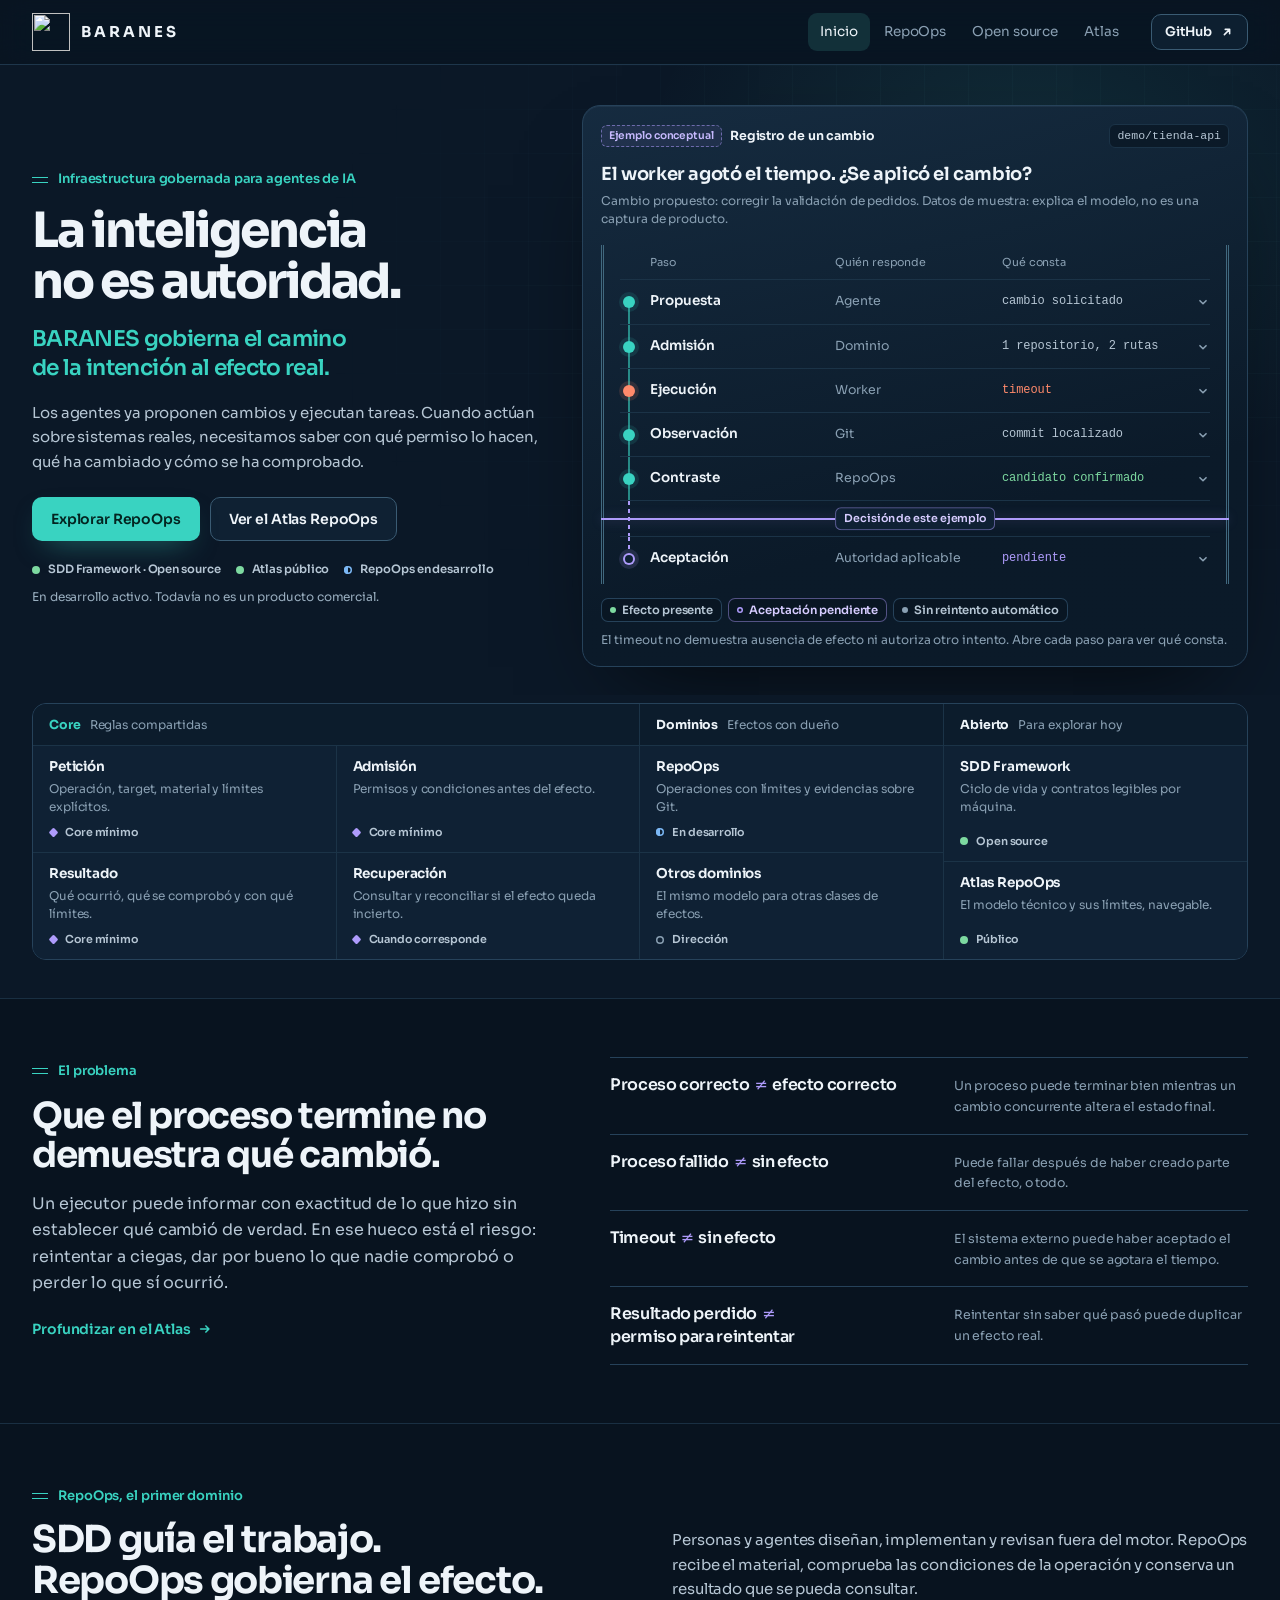
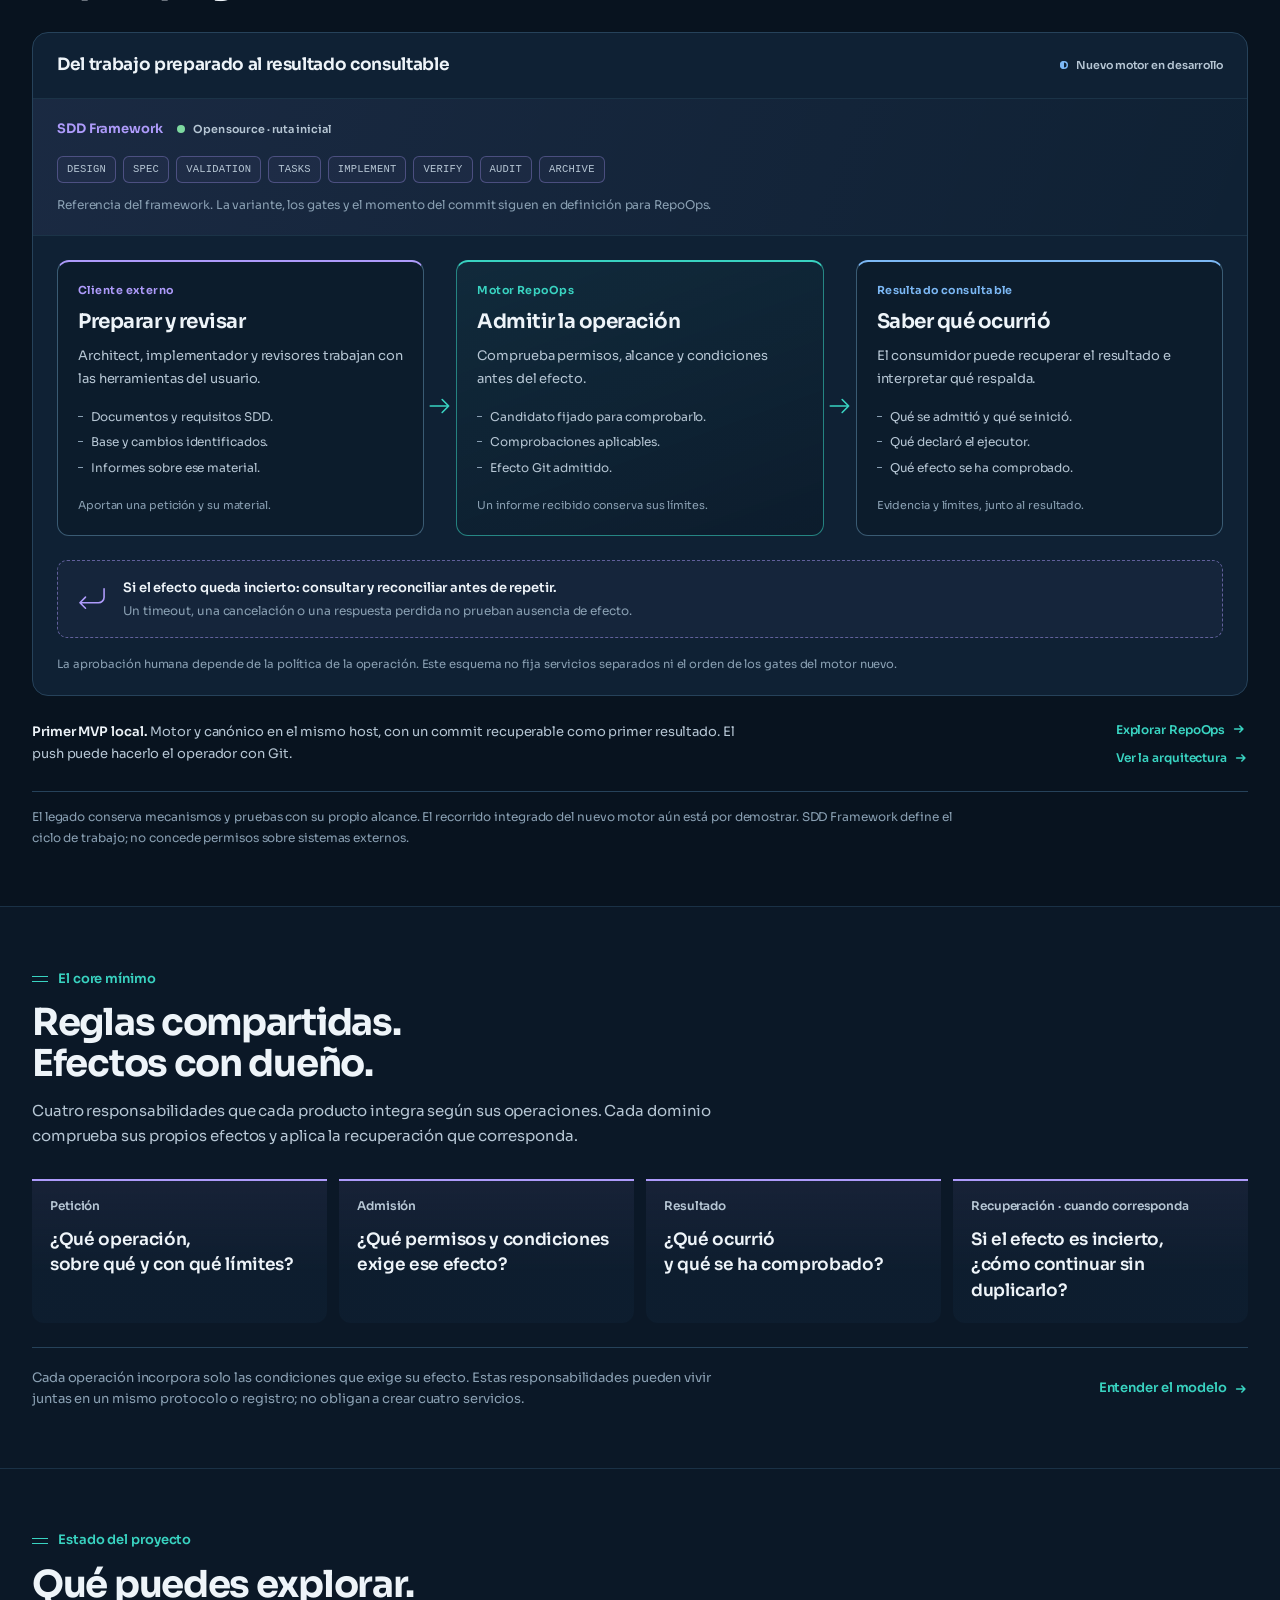
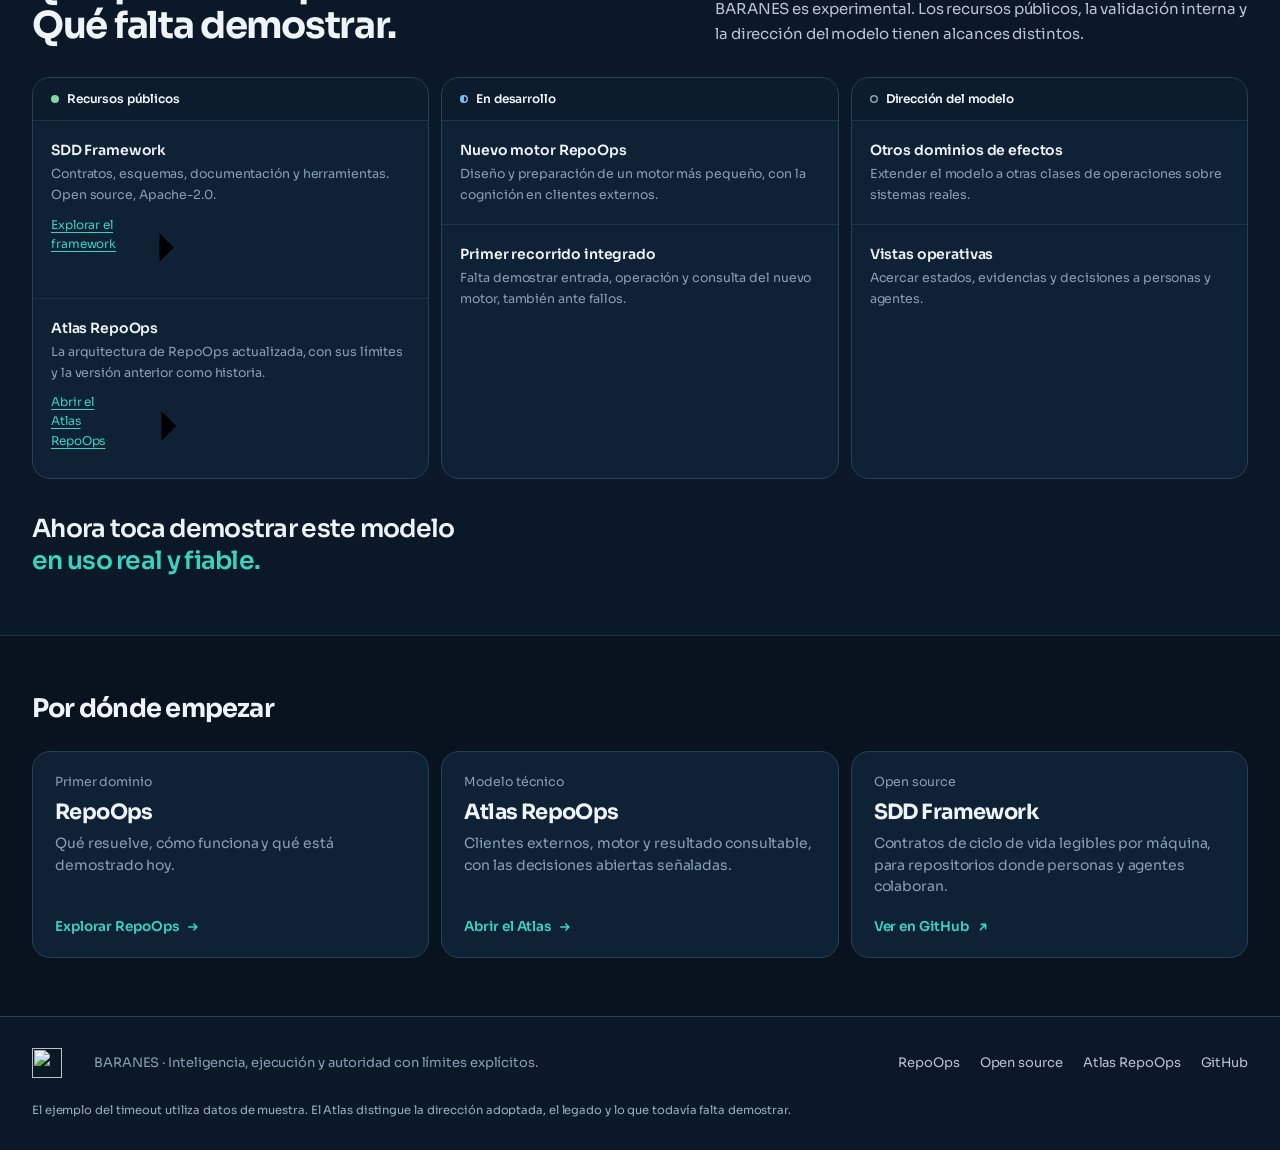
==== commit f8c249e6: "refactor(site): align RepoOps and Atlas with the minimal core Present external clients, admission, r" ====
--- a/index.html
+++ b/index.html
@@ -1,13 +1,12 @@
 <!doctype html>
-<!DOCTYPE html>
 <html lang="es">
 <head><meta charset="utf-8"><meta name="viewport" content="width=device-width,initial-scale=1">
 <title>BARANES — La inteligencia no es autoridad</title>
-<meta name="description" content="BARANES separa quién puede actuar, qué cambió y quién puede aceptarlo. Explora RepoOps, SDD Framework y el Atlas público.">
+<meta name="description" content="BARANES gobierna operaciones con efecto: petición, admisión, resultado y recuperación cuando corresponde. RepoOps es el primer dominio en desarrollo.">
 <meta name="theme-color" content="#0b1827">
 <link rel="canonical" href="https://baranes.ai/">
 <meta property="og:type" content="website"><meta property="og:title" content="BARANES — La inteligencia no es autoridad">
-<meta property="og:description" content="Permisos explícitos, cambios comprobables y decisiones de aceptación separadas. RepoOps es el primer dominio en desarrollo.">
+<meta property="og:description" content="Peticiones explícitas, efectos comprobables y resultados consultables. RepoOps se está redefiniendo con la cognición fuera del motor.">
 <meta property="og:url" content="https://baranes.ai/"><meta name="twitter:card" content="summary">
 <link rel="icon" href="./assets/baranes-symbol-teal.svg" type="image/svg+xml">
 <link rel="preload" href="./assets/fonts/sora-variable.ttf" as="font" type="font/ttf" crossorigin>
@@ -23,12 +22,12 @@
     </a>
     <nav class="v03-nav__links" aria-label="Principal">
       <a href="./" aria-current="page" data-nav="">Inicio</a>
-      <a data-pending-href="./repoops/" aria-disabled="true" role="link" tabindex="-1" title="Destino en revisión">RepoOps</a>
-      <a data-pending-href="./open-source/" aria-disabled="true" role="link" tabindex="-1" title="Destino en revisión">Open source</a>
-      <a data-pending-href="./atlas/" aria-disabled="true" role="link" tabindex="-1" title="Destino en revisión">Atlas</a>
+      <a href="./repoops/">RepoOps</a>
+      <a href="./open-source/">Open source</a>
+      <a href="./atlas/" aria-label="Atlas RepoOps">Atlas</a>
     </nav>
-    <a class="v03-btn v03-btn--ghost v03-btn--sm" data-pending-href="https://github.com/CollSalvia-Org/sdd-framework" aria-disabled="true" role="link" tabindex="-1" title="Destino en revisión">GitHub
-      <svg viewbox="0 0 16 16" aria-hidden="true"><path d="M5 11 11 5M6 5h5v5"></path></svg>
+    <a class="v03-btn v03-btn--ghost v03-btn--sm" href="https://github.com/CollSalvia-Org/sdd-framework">GitHub
+      <svg viewBox="0 0 16 16" aria-hidden="true"><path d="M5 11 11 5M6 5h5v5"></path></svg>
     </a>
   </div>
 </header>
@@ -44,9 +43,9 @@
       <p class="v03-hero__lede">Los agentes ya proponen cambios y ejecutan tareas. Cuando actúan sobre sistemas reales, necesitamos saber con qué permiso lo hacen, qué ha cambiado y cómo se ha comprobado.</p>
       <div class="v03-hero__ctas">
         <a class="v03-btn v03-btn--primary" href="#repoops">Explorar RepoOps</a>
-        <a class="v03-btn v03-btn--ghost" data-pending-href="./atlas/" aria-disabled="true" role="link" tabindex="-1" title="Destino en revisión">Leer el Atlas</a>
-      </div>
-      <p class="v03-pending-note">Los enlaces atenuados están en revisión.</p><ul class="v03-hero__status" aria-label="Estado del proyecto">
+        <a class="v03-btn v03-btn--ghost" href="./atlas/repoops/">Ver el Atlas RepoOps</a>
+      </div>
+      <ul class="v03-hero__status" aria-label="Estado del proyecto">
         <li class="v03-status v03-status--now">SDD Framework · Open source</li>
         <li class="v03-status v03-status--now">Atlas público</li>
         <li class="v03-status v03-status--dev">RepoOps en desarrollo</li>
@@ -66,29 +65,29 @@
         <p class="v03-rec__cols" aria-hidden="true"><span>Paso</span><span>Quién responde</span><span>Qué consta</span></p>
         <ol class="v03-rec__rows">
           <li class="v03-row">
-            <button class="v03-row__btn" type="button" aria-expanded="false" aria-controls="rec-1"><span class="v03-row__node" aria-hidden="true"></span><span class="v03-row__step">Propuesta</span><span class="v03-row__who">Agente</span><span class="v03-row__what">cambio solicitado</span><svg class="v03-row__chev" viewbox="0 0 16 16" aria-hidden="true"><path d="M4.5 6.5 8 10l3.5-3.5"></path></svg></button>
-            <div class="v03-row__more" id="rec-1"><div><p>El objetivo se concreta en una petición: repositorio, operación, alcance e identidad. Proponer un cambio no concede permiso para ejecutarlo.</p></div></div>
+            <button class="v03-row__btn" type="button" aria-expanded="false" aria-controls="rec-1"><span class="v03-row__node" aria-hidden="true"></span><span class="v03-row__step">Propuesta</span><span class="v03-row__who">Agente</span><span class="v03-row__what">cambio solicitado</span><svg class="v03-row__chev" viewBox="0 0 16 16" aria-hidden="true"><path d="M4.5 6.5 8 10l3.5-3.5"></path></svg></button>
+            <div class="v03-row__more" id="rec-1"><div><p>El objetivo se concreta en una petición: operación, repositorio, base, material y alcance. Proponer un cambio no concede permiso para ejecutarlo.</p></div></div>
           </li>
           <li class="v03-row">
-            <button class="v03-row__btn" type="button" aria-expanded="false" aria-controls="rec-2"><span class="v03-row__node" aria-hidden="true"></span><span class="v03-row__step">Admisión</span><span class="v03-row__who">Dominio</span><span class="v03-row__what">1 repositorio, 2 rutas</span><svg class="v03-row__chev" viewbox="0 0 16 16" aria-hidden="true"><path d="M4.5 6.5 8 10l3.5-3.5"></path></svg></button>
+            <button class="v03-row__btn" type="button" aria-expanded="false" aria-controls="rec-2"><span class="v03-row__node" aria-hidden="true"></span><span class="v03-row__step">Admisión</span><span class="v03-row__who">Dominio</span><span class="v03-row__what">1 repositorio, 2 rutas</span><svg class="v03-row__chev" viewBox="0 0 16 16" aria-hidden="true"><path d="M4.5 6.5 8 10l3.5-3.5"></path></svg></button>
             <div class="v03-row__more" id="rec-2"><div><p>Antes de ejecutar se comprueban el permiso del dominio y el alcance previsto. En este ejemplo: un repositorio y dos rutas autorizadas.</p></div></div>
           </li>
           <li class="v03-row v03-row--warn">
-            <button class="v03-row__btn" type="button" aria-expanded="false" aria-controls="rec-3"><span class="v03-row__node" aria-hidden="true"></span><span class="v03-row__step">Ejecución</span><span class="v03-row__who">Worker</span><span class="v03-row__what">timeout</span><svg class="v03-row__chev" viewbox="0 0 16 16" aria-hidden="true"><path d="M4.5 6.5 8 10l3.5-3.5"></path></svg></button>
-            <div class="v03-row__more" id="rec-3"><div><p>El worker actúa con un permiso acotado y termina por timeout. Ese resultado describe la ejecución; no demuestra que el cambio no exista.</p></div></div>
+            <button class="v03-row__btn" type="button" aria-expanded="false" aria-controls="rec-3"><span class="v03-row__node" aria-hidden="true"></span><span class="v03-row__step">Ejecución</span><span class="v03-row__who">Worker</span><span class="v03-row__what">timeout</span><svg class="v03-row__chev" viewBox="0 0 16 16" aria-hidden="true"><path d="M4.5 6.5 8 10l3.5-3.5"></path></svg></button>
+            <div class="v03-row__more" id="rec-3"><div><p>La ejecución devuelve un timeout. Esa respuesta no demuestra que los procesos se hayan detenido ni que el cambio no exista.</p></div></div>
           </li>
           <li class="v03-row">
-            <button class="v03-row__btn" type="button" aria-expanded="false" aria-controls="rec-4"><span class="v03-row__node" aria-hidden="true"></span><span class="v03-row__step">Observación</span><span class="v03-row__who">Git</span><span class="v03-row__what">commit localizado</span><svg class="v03-row__chev" viewbox="0 0 16 16" aria-hidden="true"><path d="M4.5 6.5 8 10l3.5-3.5"></path></svg></button>
-            <div class="v03-row__more" id="rec-4"><div><p>Git permite localizar un commit en la rama candidata. Su presencia aporta un dato: todavía hay que contrastar su identidad y su contenido.</p></div></div>
+            <button class="v03-row__btn" type="button" aria-expanded="false" aria-controls="rec-4"><span class="v03-row__node" aria-hidden="true"></span><span class="v03-row__step">Observación</span><span class="v03-row__who">Git</span><span class="v03-row__what">commit localizado</span><svg class="v03-row__chev" viewBox="0 0 16 16" aria-hidden="true"><path d="M4.5 6.5 8 10l3.5-3.5"></path></svg></button>
+            <div class="v03-row__more" id="rec-4"><div><p>Git permite localizar un commit en la rama candidata. Su presencia aporta un dato: todavía hay que contrastar su referencia, su base y su contenido.</p></div></div>
           </li>
           <li class="v03-row v03-row--ok v03-row--cross">
-            <button class="v03-row__btn" type="button" aria-expanded="false" aria-controls="rec-5"><span class="v03-row__node" aria-hidden="true"></span><span class="v03-row__step">Contraste</span><span class="v03-row__who">RepoOps</span><span class="v03-row__what">candidato confirmado</span><svg class="v03-row__chev" viewbox="0 0 16 16" aria-hidden="true"><path d="M4.5 6.5 8 10l3.5-3.5"></path></svg></button>
+            <button class="v03-row__btn" type="button" aria-expanded="false" aria-controls="rec-5"><span class="v03-row__node" aria-hidden="true"></span><span class="v03-row__step">Contraste</span><span class="v03-row__who">RepoOps</span><span class="v03-row__what">candidato confirmado</span><svg class="v03-row__chev" viewBox="0 0 16 16" aria-hidden="true"><path d="M4.5 6.5 8 10l3.5-3.5"></path></svg></button>
             <div class="v03-row__more" id="rec-5"><div><p>Se comparan la petición, el candidato y el estado de Git. En este ejemplo coinciden: el cambio previsto está presente en la rama candidata, así que no hay reintento automático.</p></div></div>
           </li>
-          <li class="v03-gate" aria-hidden="true"><span class="v03-gate__bar"></span><span class="v03-gate__label">Decisión de aceptación</span></li>
+          <li class="v03-gate" aria-hidden="true"><span class="v03-gate__bar"></span><span class="v03-gate__label">Decisión de este ejemplo</span></li>
           <li class="v03-row v03-row--hold">
-            <button class="v03-row__btn" type="button" aria-expanded="false" aria-controls="rec-6"><span class="v03-row__node" aria-hidden="true"></span><span class="v03-row__step">Aceptación</span><span class="v03-row__who">Autoridad separada</span><span class="v03-row__what">pendiente</span><svg class="v03-row__chev" viewbox="0 0 16 16" aria-hidden="true"><path d="M4.5 6.5 8 10l3.5-3.5"></path></svg></button>
-            <div class="v03-row__more" id="rec-6"><div><p>Confirmar qué cambió no autoriza su incorporación al repositorio canónico. Esa decisión sigue pendiente; publicar requeriría también la autoridad correspondiente.</p></div></div>
+            <button class="v03-row__btn" type="button" aria-expanded="false" aria-controls="rec-6"><span class="v03-row__node" aria-hidden="true"></span><span class="v03-row__step">Aceptación</span><span class="v03-row__who">Autoridad aplicable</span><span class="v03-row__what">pendiente</span><svg class="v03-row__chev" viewBox="0 0 16 16" aria-hidden="true"><path d="M4.5 6.5 8 10l3.5-3.5"></path></svg></button>
+            <div class="v03-row__more" id="rec-6"><div><p>En este ejemplo, la política exige una decisión adicional antes de incorporar el cambio al canónico. Sigue pendiente. La aprobación humana solo se exige cuando la política de la operación la requiere.</p></div></div>
           </li>
         </ol>
       </div>
@@ -107,10 +106,10 @@
       <div class="v03-band__group v03-band__group--core">
         <p class="v03-band__label"><b>Core</b><span>Reglas compartidas</span></p>
         <ul class="v03-band__items">
-          <li><a class="v03-item" href="#modelo"><span class="v03-item__t">Frontera de autoridad</span><span class="v03-item__d">Proponer, ejecutar, comprobar y aceptar son actos distintos.</span><span class="v03-status v03-status--def">Modelo documentado</span></a></li>
-          <li><a class="v03-item" href="#repoops"><span class="v03-item__t">Ejecución acotada</span><span class="v03-item__d">Alcance, capacidades y condiciones de parada, explícitos.</span><span class="v03-status v03-status--dev">En validación</span></a></li>
-          <li><a class="v03-item" data-pending-href="./atlas/effect-truth/" aria-disabled="true" role="link" tabindex="-1" title="Destino en revisión"><span class="v03-item__t">Qué cambió realmente</span><span class="v03-item__d">Lo determina el dominio afectado, no quien ejecuta.</span><span class="v03-status v03-status--def">Modelo documentado</span></a></li>
-          <li><a class="v03-item" data-pending-href="./atlas/evidence-and-truth/" aria-disabled="true" role="link" tabindex="-1" title="Destino en revisión"><span class="v03-item__t">Evidencias</span><span class="v03-item__d">Respaldan la decisión sin convertirse en autoridad.</span><span class="v03-status v03-status--def">Modelo documentado</span></a></li>
+          <li><a class="v03-item" href="#modelo"><span class="v03-item__t">Petición</span><span class="v03-item__d">Operación, target, material y límites explícitos.</span><span class="v03-status v03-status--def">Core mínimo</span></a></li>
+          <li><a class="v03-item" href="#modelo"><span class="v03-item__t">Admisión</span><span class="v03-item__d">Permisos y condiciones antes del efecto.</span><span class="v03-status v03-status--def">Core mínimo</span></a></li>
+          <li><a class="v03-item" href="#modelo"><span class="v03-item__t">Resultado</span><span class="v03-item__d">Qué ocurrió, qué se comprobó y con qué límites.</span><span class="v03-status v03-status--def">Core mínimo</span></a></li>
+          <li><a class="v03-item" href="#modelo"><span class="v03-item__t">Recuperación</span><span class="v03-item__d">Consultar y reconciliar si el efecto queda incierto.</span><span class="v03-status v03-status--def">Cuando corresponde</span></a></li>
         </ul>
       </div>
       <div class="v03-band__group">
@@ -123,8 +122,8 @@
       <div class="v03-band__group">
         <p class="v03-band__label"><b>Abierto</b><span>Para explorar hoy</span></p>
         <ul class="v03-band__items">
-          <li><a class="v03-item" data-pending-href="./open-source/" aria-disabled="true" role="link" tabindex="-1" title="Destino en revisión"><span class="v03-item__t">SDD Framework</span><span class="v03-item__d">Ciclo de vida y contratos legibles por máquina.</span><span class="v03-status v03-status--now">Open source</span></a></li>
-          <li><a class="v03-item" data-pending-href="./atlas/" aria-disabled="true" role="link" tabindex="-1" title="Destino en revisión"><span class="v03-item__t">Atlas</span><span class="v03-item__d">El modelo técnico y sus límites, navegable.</span><span class="v03-status v03-status--now">Público</span></a></li>
+          <li><a class="v03-item" href="./open-source/"><span class="v03-item__t">SDD Framework</span><span class="v03-item__d">Ciclo de vida y contratos legibles por máquina.</span><span class="v03-status v03-status--now">Open source</span></a></li>
+          <li><a class="v03-item" href="./atlas/repoops/"><span class="v03-item__t">Atlas RepoOps</span><span class="v03-item__d">El modelo técnico y sus límites, navegable.</span><span class="v03-status v03-status--now">Público</span></a></li>
         </ul>
       </div>
     </div>
@@ -138,8 +137,8 @@
         <p class="v03-label"><span class="v03-rails" aria-hidden="true"></span>El problema</p>
         <h2 class="v03-h2" id="problema-title">Que el proceso termine no demuestra qué cambió.</h2>
         <p class="v03-lead">Un ejecutor puede informar con exactitud de lo que hizo sin establecer qué cambió de verdad. En ese hueco está el riesgo: reintentar a ciegas, dar por bueno lo que nadie comprobó o perder lo que sí ocurrió.</p>
-        <a class="v03-link" data-pending-href="./atlas/done-vs-true/" aria-disabled="true" role="link" tabindex="-1" title="Destino en revisión">Profundizar en el Atlas
-          <svg viewbox="0 0 16 16" aria-hidden="true"><path d="M3 8h9.5M9 4.5 12.5 8 9 11.5"></path></svg>
+        <a class="v03-link" href="./atlas/done-vs-true/">Profundizar en el Atlas
+          <svg viewBox="0 0 16 16" aria-hidden="true"><path d="M3 8h9.5M9 4.5 12.5 8 9 11.5"></path></svg>
         </a>
       </div>
       <ul class="v03-ledger">
@@ -168,40 +167,56 @@
   <div class="v03-wrap">
     <div class="v03-repo-heading">
       <div><p class="v03-label"><span class="v03-rails" aria-hidden="true"></span>RepoOps, el primer dominio</p>
-      <h2 class="v03-h2" id="repoops-title">Del trabajo definido<br>al cambio comprobado.</h2></div>
-      <p class="v03-lead">Un cambio necesita una definición clara y una ejecución controlada. SDD Framework organiza el trabajo; RepoOps desarrolla los mecanismos para llevarlo al repositorio con límites y evidencias.</p>
-    </div>
-    <div class="v03-duo">
-      <article class="v03-duo__part v03-duo__part--sdd" aria-labelledby="sdd-title">
-        <div class="v03-duo__head"><span class="v03-duo__name">SDD Framework</span><span class="v03-status v03-status--now">Open source</span></div>
-        <h3 id="sdd-title">Definir el trabajo.</h3>
-        <p>Describe una funcionalidad, cómo avanza el trabajo y qué comprobaciones requiere cada etapa.</p>
-        <ul class="v03-duo__list"><li>Qué se quiere cambiar.</li><li>Qué exige cada etapa.</li><li>Cómo comprobar el resultado.</li></ul>
-        <a class="v03-link" data-pending-href="https://github.com/CollSalvia-Org/sdd-framework" aria-disabled="true" role="link" tabindex="-1" title="Destino en revisión">Explorar SDD Framework <svg viewbox="0 0 16 16" aria-hidden="true"><path d="M5 11 11 5M6 5h5v5"></path></svg></a>
-      </article>
-      <article class="v03-duo__part v03-duo__part--repo" aria-labelledby="repo-part-title">
-        <div class="v03-duo__head"><span class="v03-duo__name">RepoOps</span><span class="v03-status v03-status--dev">En desarrollo</span></div>
-        <h3 id="repo-part-title">Controlar las operaciones.</h3>
-        <p>Aplica controles a las operaciones sobre Git: alcance autorizado, ejecución acotada y evidencias de lo que cambió.</p>
-        <ul class="v03-duo__list"><li>Permiso y alcance explícitos.</li><li>Un candidato que se puede revisar.</li><li>Resultado contrastado con Git.</li></ul>
-        <a class="v03-link" data-pending-href="./repoops/" aria-disabled="true" role="link" tabindex="-1" title="Destino en revisión">Explorar RepoOps <svg viewbox="0 0 16 16" aria-hidden="true"><path d="M3 8h9.5M9 4.5 12.5 8 9 11.5"></path></svg></a>
-      </article>
-    </div>
-    <div class="v03-repo-boundary"><span class="v03-repo-boundary__mark" aria-hidden="true">≠</span><p>El candidato se puede revisar y mejorar.<br><strong>Incorporarlo al repositorio requiere una decisión explícita.</strong></p><a class="v03-link" data-pending-href="./atlas/repoops/" aria-disabled="true" role="link" tabindex="-1" title="Destino en revisión">Explorar el ciclo de trabajo <svg viewbox="0 0 16 16" aria-hidden="true"><path d="M3 8h9.5M9 4.5 12.5 8 9 11.5"></path></svg></a></div>
-    <p class="v03-repo-note">RepoOps cuenta con mecanismos de ejecución y verificación. Su integración en un recorrido completo sigue en desarrollo. SDD Framework define el ciclo de trabajo; no concede permisos sobre sistemas externos.</p>
+      <h2 class="v03-h2" id="repoops-title">SDD guía el trabajo.<br>RepoOps gobierna el efecto.</h2></div>
+      <p class="v03-lead">Personas y agentes diseñan, implementan y revisan fuera del motor. RepoOps recibe el material, comprueba las condiciones de la operación y conserva un resultado que se pueda consultar.</p>
+    </div>
+    <figure class="v03-route" aria-labelledby="route-title">
+      <figcaption class="v03-route__caption"><h3 id="route-title">Del trabajo preparado al resultado consultable</h3><span class="v03-status v03-status--dev">Nuevo motor en desarrollo</span></figcaption>
+      <div class="v03-route__sdd">
+        <div class="v03-route__sdd-head"><strong>SDD Framework</strong><span class="v03-status v03-status--now">Open source · ruta inicial</span></div>
+        <ol class="v03-route__phases" aria-label="Ciclo de referencia de SDD Framework"><li>DESIGN</li><li>SPEC</li><li>VALIDATION</li><li>TASKS</li><li>IMPLEMENT</li><li>VERIFY</li><li>AUDIT</li><li>ARCHIVE</li></ol>
+        <p>Referencia del framework. La variante, los gates y el momento del commit siguen en definición para RepoOps.</p>
+      </div>
+      <ol class="v03-route__flow" aria-label="Responsabilidades y circulación del material">
+        <li class="v03-route__stage v03-route__stage--client">
+          <p class="v03-route__kicker">Cliente externo</p><h4>Preparar y revisar</h4>
+          <p>Architect, implementador y revisores trabajan con las herramientas del usuario.</p>
+          <ul class="v03-route__items"><li>Documentos y requisitos SDD.</li><li>Base y cambios identificados.</li><li>Informes sobre ese material.</li></ul>
+          <p class="v03-route__handoff">Aportan una petición y su material.</p>
+          <svg class="v03-route__arrow" viewBox="0 0 24 24" aria-hidden="true"><path d="M3 12h17m-6-6 6 6-6 6"></path></svg>
+        </li>
+        <li class="v03-route__stage v03-route__stage--engine">
+          <p class="v03-route__kicker">Motor RepoOps</p><h4>Admitir la operación</h4>
+          <p>Comprueba permisos, alcance y condiciones antes del efecto.</p>
+          <ul class="v03-route__items"><li>Candidato fijado para comprobarlo.</li><li>Comprobaciones aplicables.</li><li>Efecto Git admitido.</li></ul>
+          <p class="v03-route__handoff">Un informe recibido conserva sus límites.</p>
+          <svg class="v03-route__arrow" viewBox="0 0 24 24" aria-hidden="true"><path d="M3 12h17m-6-6 6 6-6 6"></path></svg>
+        </li>
+        <li class="v03-route__stage v03-route__stage--result">
+          <p class="v03-route__kicker">Resultado consultable</p><h4>Saber qué ocurrió</h4>
+          <p>El consumidor puede recuperar el resultado e interpretar qué respalda.</p>
+          <ul class="v03-route__items"><li>Qué se admitió y qué se inició.</li><li>Qué declaró el ejecutor.</li><li>Qué efecto se ha comprobado.</li></ul>
+          <p class="v03-route__handoff">Evidencia y límites, junto al resultado.</p>
+        </li>
+      </ol>
+      <div class="v03-route__recovery"><svg viewBox="0 0 34 28" aria-hidden="true"><path d="M30 3v9a6 6 0 0 1-6 6H4m6-6-6 6 6 6"></path></svg><p><strong>Si el efecto queda incierto: consultar y reconciliar antes de repetir.</strong><span>Un timeout, una cancelación o una respuesta perdida no prueban ausencia de efecto.</span></p></div>
+      <p class="v03-route__policy">La aprobación humana depende de la política de la operación. Este esquema no fija servicios separados ni el orden de los gates del motor nuevo.</p>
+    </figure>
+    <div class="v03-repo-next"><p><strong>Primer MVP local.</strong> Motor y canónico en el mismo host, con un commit recuperable como primer resultado. El push puede hacerlo el operador con Git.</p><div><a class="v03-link" href="./repoops/">Explorar RepoOps <svg viewBox="0 0 16 16" aria-hidden="true"><path d="M3 8h9.5M9 4.5 12.5 8 9 11.5"></path></svg></a><a class="v03-link" href="./atlas/repoops/">Ver la arquitectura <svg viewBox="0 0 16 16" aria-hidden="true"><path d="M3 8h9.5M9 4.5 12.5 8 9 11.5"></path></svg></a></div></div>
+    <p class="v03-repo-note">El legado conserva mecanismos y pruebas con su propio alcance. El recorrido integrado del nuevo motor aún está por demostrar. SDD Framework define el ciclo de trabajo; no concede permisos sobre sistemas externos.</p>
   </div>
 </section><section class="v03-sec" id="modelo" aria-labelledby="modelo-title">
   <div class="v03-wrap">
-    <div class="v03-sec-head"><p class="v03-label"><span class="v03-rails" aria-hidden="true"></span>El modelo · documentado en el Atlas</p>
+    <div class="v03-sec-head"><p class="v03-label"><span class="v03-rails" aria-hidden="true"></span>El core mínimo</p>
       <h2 class="v03-h2" id="modelo-title">Reglas compartidas.<br>Efectos con dueño.</h2>
-      <p class="v03-lead">El modelo de BARANES separa cuatro preguntas. Cada dominio responde de los efectos que se producen en su propio sistema.</p></div>
+      <p class="v03-lead">Cuatro responsabilidades que cada producto integra según sus operaciones. Cada dominio comprueba sus propios efectos y aplica la recuperación que corresponda.</p></div>
     <div class="v03-core">
-      <article class="v03-fam"><h3 class="v03-fam__name">Identidad y política</h3><p class="v03-fam__q">¿Quién pide qué,<br>y está permitido?</p></article>
-      <article class="v03-fam"><h3 class="v03-fam__name">Autoridad y coordinación</h3><p class="v03-fam__q">¿Con qué permiso?<br>¿Hasta dónde llega?</p></article>
-      <article class="v03-fam"><h3 class="v03-fam__name">Ejecución y evidencias</h3><p class="v03-fam__q">¿Qué cambió<br>y cómo se comprueba?</p></article>
-      <article class="v03-fam"><h3 class="v03-fam__name">Observación</h3><p class="v03-fam__q">¿Qué se puede ver<br>sin alterar el estado?</p></article>
-    </div>
-    <div class="v03-model-foot"><p>Los agentes proponen y actúan con los permisos que reciben. Las evidencias respaldan las decisiones; no conceden autoridad por sí solas.</p><a class="v03-link" data-pending-href="./atlas/" aria-disabled="true" role="link" tabindex="-1" title="Destino en revisión">Entender el modelo <svg viewbox="0 0 16 16" aria-hidden="true"><path d="M3 8h9.5M9 4.5 12.5 8 9 11.5"></path></svg></a></div>
+      <article class="v03-fam"><h3 class="v03-fam__name">Petición</h3><p class="v03-fam__q">¿Qué operación,<br>sobre qué y con qué límites?</p></article>
+      <article class="v03-fam"><h3 class="v03-fam__name">Admisión</h3><p class="v03-fam__q">¿Qué permisos y condiciones<br>exige ese efecto?</p></article>
+      <article class="v03-fam"><h3 class="v03-fam__name">Resultado</h3><p class="v03-fam__q">¿Qué ocurrió<br>y qué se ha comprobado?</p></article>
+      <article class="v03-fam"><h3 class="v03-fam__name">Recuperación · cuando corresponda</h3><p class="v03-fam__q">Si el efecto es incierto,<br>¿cómo continuar sin duplicarlo?</p></article>
+    </div>
+    <div class="v03-model-foot"><p>Cada operación incorpora solo las condiciones que exige su efecto. Estas responsabilidades pueden vivir juntas en un mismo protocolo o registro; no obligan a crear cuatro servicios.</p><a class="v03-link" href="./atlas/repoops/">Entender el modelo <svg viewBox="0 0 16 16" aria-hidden="true"><path d="M3 8h9.5M9 4.5 12.5 8 9 11.5"></path></svg></a></div>
   </div>
 </section><section class="v03-sec" id="estado" aria-labelledby="estado-title">
   <div class="v03-wrap">
@@ -209,12 +224,12 @@
       <h2 class="v03-h2" id="estado-title">Qué puedes explorar.<br>Qué falta demostrar.</h2></div><p class="v03-lead">BARANES es experimental. Los recursos públicos, la validación interna y la dirección del modelo tienen alcances distintos.</p></div>
     <div class="v03-board">
       <section class="v03-board__col" aria-labelledby="public-title"><h3 class="v03-board__head" id="public-title"><span class="v03-status v03-status--now">Recursos públicos</span></h3><ul>
-        <li><h4>SDD Framework</h4><p>Contratos, esquemas, documentación y herramientas. Open source, Apache-2.0.</p><a data-pending-href="./open-source/" aria-disabled="true" role="link" tabindex="-1" title="Destino en revisión">Explorar el framework <svg viewbox="0 0 16 16" aria-hidden="true"><path d="M3 8h9.5M9 4.5 12.5 8 9 11.5"></path></svg></a></li>
-        <li><h4>Atlas</h4><p>El modelo técnico y sus límites, con una vista interactiva de RepoOps.</p><a data-pending-href="./atlas/" aria-disabled="true" role="link" tabindex="-1" title="Destino en revisión">Abrir el Atlas <svg viewbox="0 0 16 16" aria-hidden="true"><path d="M3 8h9.5M9 4.5 12.5 8 9 11.5"></path></svg></a></li>
+        <li><h4>SDD Framework</h4><p>Contratos, esquemas, documentación y herramientas. Open source, Apache-2.0.</p><a href="./open-source/">Explorar el framework <svg viewBox="0 0 16 16" aria-hidden="true"><path d="M3 8h9.5M9 4.5 12.5 8 9 11.5"></path></svg></a></li>
+        <li><h4>Atlas RepoOps</h4><p>La arquitectura de RepoOps actualizada, con sus límites y la versión anterior como historia.</p><a href="./atlas/repoops/">Abrir el Atlas RepoOps <svg viewBox="0 0 16 16" aria-hidden="true"><path d="M3 8h9.5M9 4.5 12.5 8 9 11.5"></path></svg></a></li>
       </ul></section>
-      <section class="v03-board__col" aria-labelledby="validation-title"><h3 class="v03-board__head" id="validation-title"><span class="v03-status v03-status--dev">En validación</span></h3><ul>
-        <li><h4>RepoOps integrado</h4><p>Conectar los mecanismos existentes en un recorrido completo y fiable.</p></li>
-        <li><h4>Comprobación de sus límites</h4><p>Contrastar el alcance autorizado y el resultado de las operaciones, también ante fallos.</p></li>
+      <section class="v03-board__col" aria-labelledby="validation-title"><h3 class="v03-board__head" id="validation-title"><span class="v03-status v03-status--dev">En desarrollo</span></h3><ul>
+        <li><h4>Nuevo motor RepoOps</h4><p>Diseño y preparación de un motor más pequeño, con la cognición en clientes externos.</p></li>
+        <li><h4>Primer recorrido integrado</h4><p>Falta demostrar entrada, operación y consulta del nuevo motor, también ante fallos.</p></li>
       </ul></section>
       <section class="v03-board__col" aria-labelledby="direction-title"><h3 class="v03-board__head" id="direction-title"><span class="v03-status v03-status--dir">Dirección del modelo</span></h3><ul>
         <li><h4>Otros dominios de efectos</h4><p>Extender el modelo a otras clases de operaciones sobre sistemas reales.</p></li>
@@ -227,23 +242,23 @@
   <div class="v03-wrap">
     <h2 class="v03-h2 v03-h2--sm" id="empezar-title">Por dónde empezar</h2>
     <div class="v03-doors">
-      <a class="v03-door" data-pending-href="./repoops/" aria-disabled="true" role="link" tabindex="-1" title="Destino en revisión">
+      <a class="v03-door" href="./repoops/">
         <span class="v03-door__kind">Primer dominio</span>
         <span class="v03-door__title">RepoOps</span>
         <span class="v03-door__text">Qué resuelve, cómo funciona y qué está demostrado hoy.</span>
-        <span class="v03-door__go">Explorar RepoOps<svg viewbox="0 0 16 16" aria-hidden="true"><path d="M3 8h9.5M9 4.5 12.5 8 9 11.5"></path></svg></span>
+        <span class="v03-door__go">Explorar RepoOps<svg viewBox="0 0 16 16" aria-hidden="true"><path d="M3 8h9.5M9 4.5 12.5 8 9 11.5"></path></svg></span>
       </a>
-      <a class="v03-door" data-pending-href="./atlas/" aria-disabled="true" role="link" tabindex="-1" title="Destino en revisión">
+      <a class="v03-door" href="./atlas/repoops/">
         <span class="v03-door__kind">Modelo técnico</span>
-        <span class="v03-door__title">Atlas</span>
-        <span class="v03-door__text">Las fronteras de autoridad, con lo observado separado de la arquitectura objetivo.</span>
-        <span class="v03-door__go">Abrir el Atlas<svg viewbox="0 0 16 16" aria-hidden="true"><path d="M3 8h9.5M9 4.5 12.5 8 9 11.5"></path></svg></span>
+        <span class="v03-door__title">Atlas RepoOps</span>
+        <span class="v03-door__text">Clientes externos, motor y resultado consultable, con las decisiones abiertas señaladas.</span>
+        <span class="v03-door__go">Abrir el Atlas<svg viewBox="0 0 16 16" aria-hidden="true"><path d="M3 8h9.5M9 4.5 12.5 8 9 11.5"></path></svg></span>
       </a>
-      <a class="v03-door" data-pending-href="https://github.com/CollSalvia-Org/sdd-framework" aria-disabled="true" role="link" tabindex="-1" title="Destino en revisión">
+      <a class="v03-door" href="https://github.com/CollSalvia-Org/sdd-framework">
         <span class="v03-door__kind">Open source</span>
         <span class="v03-door__title">SDD Framework</span>
         <span class="v03-door__text">Contratos de ciclo de vida legibles por máquina, para repositorios donde personas y agentes colaboran.</span>
-        <span class="v03-door__go">Ver en GitHub<svg viewbox="0 0 16 16" aria-hidden="true"><path d="M5 11 11 5M6 5h5v5"></path></svg></span>
+        <span class="v03-door__go">Ver en GitHub<svg viewBox="0 0 16 16" aria-hidden="true"><path d="M5 11 11 5M6 5h5v5"></path></svg></span>
       </a>
     </div>
   </div>
@@ -257,15 +272,15 @@
       <a class="v03-foot__brand" href="./" aria-label="BARANES, inicio"><img class="" src="./assets/baranes-symbol-teal.svg" width="38" height="38" alt=""></a>
       <p class="v03-foot__tag">BARANES · Inteligencia, ejecución y autoridad con límites explícitos.</p>
       <nav class="v03-foot__nav" aria-label="Pie">
-        <a data-pending-href="./repoops/" aria-disabled="true" role="link" tabindex="-1" title="Destino en revisión">RepoOps</a>
-        <a data-pending-href="./open-source/" aria-disabled="true" role="link" tabindex="-1" title="Destino en revisión">Open source</a>
-        <a data-pending-href="./atlas/" aria-disabled="true" role="link" tabindex="-1" title="Destino en revisión">Atlas</a>
-        <a data-pending-href="https://github.com/CollSalvia-Org/sdd-framework" aria-disabled="true" role="link" tabindex="-1" title="Destino en revisión">GitHub</a>
+        <a href="./repoops/">RepoOps</a>
+        <a href="./open-source/">Open source</a>
+        <a href="./atlas/repoops/">Atlas RepoOps</a>
+        <a href="https://github.com/CollSalvia-Org/sdd-framework">GitHub</a>
       </nav>
     </div>
-    <p class="v03-foot__fine">El ejemplo del timeout utiliza datos de muestra. El Atlas distingue el modelo objetivo de los mecanismos implementados.</p>
+    <p class="v03-foot__fine">El ejemplo del timeout utiliza datos de muestra. El Atlas distingue la dirección adoptada, el legado y lo que todavía falta demostrar.</p>
   </div>
 </footer>
 
-<script src="./assets/site.js" defer></script><script src="./assets/landing-v03.js" defer></script></body>
+<script src="./assets/landing-v03.js" defer></script></body>
 </html>
--- a/assets/landing-v03.css
+++ b/assets/landing-v03.css
@@ -513,3 +513,70 @@
   body.home-v03 .v03-item__d{display:none}
   body.home-v03 .v03-item .v03-status{font-size:10.5px;white-space:normal;line-height:1.4}
 }
+
+/* RepoOps refactor: a visible client–engine boundary and SDD reference cycle. */
+body.home-v03 .v03-route{margin-top:30px;border:1px solid var(--line);border-radius:16px;background:var(--s1);overflow:hidden}
+body.home-v03 .v03-route__caption{display:flex;align-items:center;justify-content:space-between;gap:12px 24px;flex-wrap:wrap;padding:20px 24px;border-bottom:1px solid var(--line-soft)}
+body.home-v03 .v03-route__caption h3{font-size:17px;line-height:1.45;letter-spacing:-.02em;font-weight:650}
+body.home-v03 .v03-route__caption .v03-status{font-size:11px}
+body.home-v03 .v03-route__sdd{padding:20px 24px;background:linear-gradient(110deg,rgba(174,155,251,.07),transparent);border-bottom:1px solid var(--line-soft)}
+body.home-v03 .v03-route__sdd-head{display:flex;align-items:center;gap:14px;flex-wrap:wrap}
+body.home-v03 .v03-route__sdd-head strong{font-size:13px;font-weight:650;color:var(--violet)}
+body.home-v03 .v03-route__sdd-head .v03-status{font-size:11px}
+body.home-v03 .v03-route__phases{display:flex;gap:7px;flex-wrap:wrap;margin-top:16px}
+body.home-v03 .v03-route__phases li{border:1px solid rgba(174,155,251,.32);border-radius:6px;padding:6px 9px;background:rgba(174,155,251,.04);color:var(--text-2);font:10.5px/1.3 var(--mono);letter-spacing:.02em}
+body.home-v03 .v03-route__sdd > p{margin-top:12px;color:var(--text-3);font-size:12px;line-height:1.65;max-width:95ch}
+body.home-v03 .v03-route__flow{display:grid;grid-template-columns:repeat(3,minmax(0,1fr));gap:32px;padding:24px}
+body.home-v03 .v03-route__stage{position:relative;display:flex;flex-direction:column;min-width:0;padding:20px;border:1px solid var(--line-strong);border-radius:12px;background:rgba(7,18,29,.3)}
+body.home-v03 .v03-route__stage--client{border-top:2px solid var(--violet)}
+body.home-v03 .v03-route__stage--engine{border-color:rgba(57,211,193,.55);border-top:2px solid var(--teal);background:linear-gradient(160deg,rgba(57,211,193,.055),rgba(7,18,29,.3))}
+body.home-v03 .v03-route__stage--result{border-top:2px solid var(--sky)}
+body.home-v03 .v03-route__kicker{font-size:11px;line-height:1.5;font-weight:650;letter-spacing:.04em;color:var(--text-3)}
+body.home-v03 .v03-route__stage--client .v03-route__kicker{color:var(--violet)}
+body.home-v03 .v03-route__stage--engine .v03-route__kicker{color:var(--teal)}
+body.home-v03 .v03-route__stage--result .v03-route__kicker{color:var(--sky)}
+body.home-v03 .v03-route__stage h4{font-size:20px;line-height:1.3;letter-spacing:-.025em;margin:11px 0 10px;font-weight:650}
+body.home-v03 .v03-route__stage > p:not(.v03-route__kicker):not(.v03-route__handoff){font-size:13px;line-height:1.7;color:var(--text-2)}
+body.home-v03 .v03-route__items{display:grid;gap:7px;margin-top:18px;font-size:12px;line-height:1.55;color:var(--text-2)}
+body.home-v03 .v03-route__items li{position:relative;padding-left:13px}
+body.home-v03 .v03-route__items li::before{content:'';position:absolute;left:0;top:.66em;width:5px;height:1px;background:var(--text-3)}
+body.home-v03 .v03-route__handoff{margin-top:auto;padding-top:20px;color:var(--text-3);font-size:11px;line-height:1.6}
+body.home-v03 .v03-route__arrow{position:absolute;right:-30px;top:48%;width:26px;height:26px;fill:none;stroke:var(--teal);stroke-width:1.5;stroke-linecap:round;stroke-linejoin:round}
+body.home-v03 .v03-route__recovery{display:flex;align-items:center;gap:15px;margin:0 24px;padding:16px 18px;border:1px dashed rgba(174,155,251,.5);border-radius:10px;background:rgba(174,155,251,.04)}
+body.home-v03 .v03-route__recovery svg{width:32px;height:26px;flex:none;fill:none;stroke:var(--violet);stroke-width:1.7;stroke-linecap:round;stroke-linejoin:round}
+body.home-v03 .v03-route__recovery strong{display:block;font-size:13px;font-weight:600;line-height:1.65;color:var(--text)}
+body.home-v03 .v03-route__recovery span{display:block;font-size:12px;line-height:1.65;margin-top:3px;color:var(--text-3)}
+body.home-v03 .v03-route__policy{padding:17px 24px 20px;color:var(--text-3);font-size:11.5px;line-height:1.7}
+body.home-v03 .v03-repo-next{display:flex;align-items:center;justify-content:space-between;gap:24px;padding:24px 0;border-bottom:1px solid var(--line)}
+body.home-v03 .v03-repo-next > p{font-size:13px;line-height:1.75;color:var(--text-2);max-width:72ch}
+body.home-v03 .v03-repo-next strong{color:var(--text);font-weight:600}
+body.home-v03 .v03-repo-next > div{display:flex;flex-direction:column;gap:9px;flex-shrink:0}
+body.home-v03 .v03-repo-next .v03-link{font-size:12px}
+@media(max-width:1024px){
+  body.home-v03 .v03-route__flow{gap:24px;padding:20px}
+  body.home-v03 .v03-route__stage{padding:17px}
+  body.home-v03 .v03-route__stage h4{font-size:18px}
+  body.home-v03 .v03-route__arrow{width:20px;height:20px;right:-23px}
+}
+@media(max-width:760px){
+  body.home-v03 .v03-route__flow{grid-template-columns:1fr;gap:28px;padding:20px}
+  body.home-v03 .v03-route__stage{padding:20px}
+  body.home-v03 .v03-route__stage h4{font-size:21px}
+  body.home-v03 .v03-route__arrow{right:auto;left:calc(50% - 11px);top:auto;bottom:-25px;width:22px;height:22px;transform:rotate(90deg)}
+  body.home-v03 .v03-route__caption,body.home-v03 .v03-route__sdd{padding:18px 20px}
+  body.home-v03 .v03-route__recovery{margin:0 20px;padding:16px;align-items:flex-start}
+  body.home-v03 .v03-route__recovery svg{margin-top:3px;width:26px}
+  body.home-v03 .v03-route__policy{padding:17px 20px 20px}
+  body.home-v03 .v03-repo-next{align-items:flex-start;flex-direction:column;gap:17px}
+  body.home-v03 .v03-repo-next > div{flex-direction:row;gap:15px 24px;flex-wrap:wrap}
+}
+@media(max-width:460px){
+  body.home-v03 .v03-route__caption,body.home-v03 .v03-route__sdd{padding:17px 16px}
+  body.home-v03 .v03-route__caption h3{font-size:16px}
+  body.home-v03 .v03-route__flow{padding:18px 16px}
+  body.home-v03 .v03-route__stage{padding:18px}
+  body.home-v03 .v03-route__recovery{margin-inline:16px;gap:11px;padding:14px}
+  body.home-v03 .v03-route__recovery strong{font-size:12px}
+  body.home-v03 .v03-route__recovery span{font-size:11.5px}
+  body.home-v03 .v03-route__policy{padding-inline:16px}
+}
